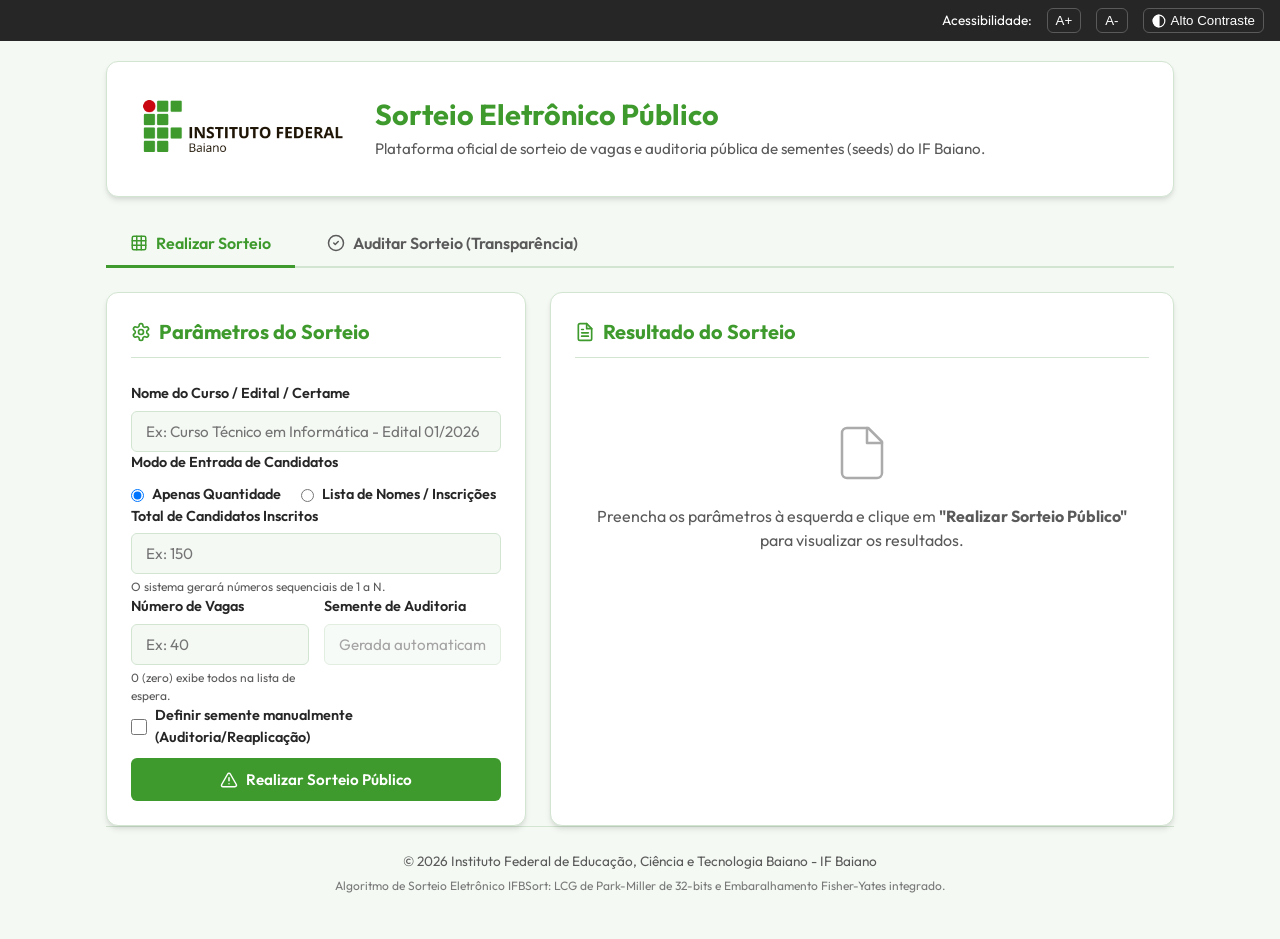
==== index.html @ 056b5d60 "Add files via upload" ====
<!DOCTYPE html>
<html lang="pt-BR">
<head>
  <meta charset="UTF-8">
  <meta name="viewport" content="width=device-width, initial-scale=1.0">
  <title>Sorteio Eletrônico Oficial - IF Baiano</title>
  <link rel="preconnect" href="https://fonts.googleapis.com">
  <link rel="preconnect" href="https://fonts.gstatic.com" crossorigin>
  <link href="https://fonts.googleapis.com/css2?family=Inter:wght@400;500;600;700&family=Outfit:wght@400;500;600;700&display=swap" rel="stylesheet">
  <link rel="stylesheet" href="styles.css">
</head>
<body>

  <!-- Barra de Acessibilidade -->
  <div class="accessibility-bar" role="navigation" aria-label="Controles de Acessibilidade">
    <span>Acessibilidade:</span>
    <button class="accessibility-btn" onclick="adjustFontSize(0.1)" aria-label="Aumentar tamanho do texto">
      A+
    </button>
    <button class="accessibility-btn" onclick="adjustFontSize(-0.1)" aria-label="Diminuir tamanho do texto">
      A-
    </button>
    <button class="accessibility-btn" onclick="toggleHighContrast()" aria-label="Alternar Alto Contraste">
      <svg width="14" height="14" viewBox="0 0 24 24" fill="none" stroke="currentColor" stroke-width="2" stroke-linecap="round" stroke-linejoin="round" style="vertical-align: middle;">
        <circle cx="12" cy="12" r="10"></circle>
        <path d="M12 2a10 10 0 0 0 0 20v-20Z" fill="currentColor"></path>
      </svg>
      Alto Contraste
    </button>
  </div>

  <div class="app-container">
    <!-- Cabeçalho Principal -->
    <header class="app-header">
      <div class="logo-container">
        <!-- Logo IF Baiano Horizontal -->
        <img src="marca-if-baiano-horizontal.png" alt="Logotipo do IF Baiano" onerror="this.src='logo.jpg'; this.onerror=null;">
      </div>
      <div class="header-info">
        <h1>Sorteio Eletrônico Público</h1>
        <p>Plataforma oficial de sorteio de vagas e auditoria pública de sementes (seeds) do IF Baiano.</p>
      </div>
    </header>

    <!-- Navegação por Abas -->
    <nav class="tabs-nav" role="tablist">
      <button class="tab-link active" role="tab" aria-selected="true" aria-controls="sorteio-panel" id="sorteio-tab" onclick="switchTab('sorteio')">
        <svg width="18" height="18" viewBox="0 0 24 24" fill="none" stroke="currentColor" stroke-width="2" stroke-linecap="round" stroke-linejoin="round">
          <rect x="3" y="3" width="18" height="18" rx="2" ry="2"></rect>
          <line x1="9" y1="3" x2="9" y2="21"></line>
          <line x1="15" y1="3" x2="15" y2="21"></line>
          <line x1="3" y1="9" x2="21" y2="9"></line>
          <line x1="3" y1="15" x2="21" y2="15"></line>
        </svg>
        Realizar Sorteio
      </button>
      <button class="tab-link" role="tab" aria-selected="false" aria-controls="auditoria-panel" id="auditoria-tab" onclick="switchTab('auditoria')">
        <svg width="18" height="18" viewBox="0 0 24 24" fill="none" stroke="currentColor" stroke-width="2" stroke-linecap="round" stroke-linejoin="round">
          <path d="M12 22c5.523 0 10-4.477 10-10S17.523 2 12 2 2 6.477 2 12s4.477 10 10 10z"></path>
          <path d="m9 12 2 2 4-4"></path>
        </svg>
        Auditar Sorteio (Transparência)
      </button>
    </nav>

    <!-- ABA 1: REALIZAR SORTEIO -->
    <main id="sorteio-panel" class="tab-content active" role="tabpanel" aria-labelledby="sorteio-tab">
      <div class="dashboard-grid">
        
        <!-- Formulário de Configuração do Sorteio -->
        <section class="card">
          <h2 class="card-title">
            <svg width="20" height="20" viewBox="0 0 24 24" fill="none" stroke="currentColor" stroke-width="2" stroke-linecap="round" stroke-linejoin="round">
              <path d="M12.22 2h-.44a2 2 0 0 0-2 2v.18a2 2 0 0 1-1 1.73l-.43.25a2 2 0 0 1-2 0l-.15-.08a2 2 0 0 0-2.73.73l-.22.38a2 2 0 0 0 .73 2.73l.15.1a2 2 0 0 1 1 1.72v.51a2 2 0 0 1-1 1.74l-.15.09a2 2 0 0 0-.73 2.73l.22.38a2 2 0 0 0 2.73.73l.15-.08a2 2 0 0 1 2 0l.43.25a2 2 0 0 1 1 1.73V20a2 2 0 0 0 2 2h.44a2 2 0 0 0 2-2v-.18a2 2 0 0 1 1-1.73l.43-.25a2 2 0 0 1 2 0l.15.08a2 2 0 0 0 2.73-.73l.22-.39a2 2 0 0 0-.73-2.73l-.15-.08a2 2 0 0 1-1-1.74v-.5a2 2 0 0 1 1-1.74l.15-.1a2 2 0 0 0 .73-2.73l-.22-.38a2 2 0 0 0-2.73-.73l-.15.08a2 2 0 0 1-2 0l-.43-.25a2 2 0 0 1-1-1.73V4a2 2 0 0 0-2-2z"></path>
              <circle cx="12" cy="12" r="3"></circle>
            </svg>
            Parâmetros do Sorteio
          </h2>
          
          <form id="form-sorteio" onsubmit="event.preventDefault(); processaSorteio();">
            <div class="form-group">
              <label for="sort-curso">Nome do Curso / Edital / Certame</label>
              <input type="text" id="sort-curso" placeholder="Ex: Curso Técnico em Informática - Edital 01/2026" required>
            </div>

            <div class="form-group">
              <label>Modo de Entrada de Candidatos</label>
              <div style="display: flex; gap: 20px; margin-top: 5px;">
                <label class="checkbox-label">
                  <input type="radio" name="modo-entrada" value="qtd" checked onclick="toggleModoEntrada('qtd')">
                  Apenas Quantidade
                </label>
                <label class="checkbox-label">
                  <input type="radio" name="modo-entrada" value="nomes" onclick="toggleModoEntrada('nomes')">
                  Lista de Nomes / Inscrições
                </label>
              </div>
            </div>

            <!-- Entrada de Candidatos por Quantidade -->
            <div class="form-group" id="grupo-sort-total">
              <label for="sort-total">Total de Candidatos Inscritos</label>
              <input type="number" id="sort-total" min="1" max="99999" placeholder="Ex: 150">
              <span class="input-help">O sistema gerará números sequenciais de 1 a N.</span>
            </div>

            <!-- Entrada de Candidatos por Lista -->
            <div class="form-group" id="grupo-sort-nomes" style="display: none;">
              <label for="sort-nomes">Nomes ou Inscrições dos Candidatos (um por linha)</label>
              <textarea id="sort-nomes" rows="8" placeholder="João Silva&#10;Maria Oliveira&#10;Carlos Santos"></textarea>
              <span class="input-help">Cada linha será associada a um número para o sorteio.</span>
            </div>

            <div class="form-row-2">
              <div class="form-group">
                <label for="sort-vagas">Número de Vagas</label>
                <input type="number" id="sort-vagas" min="0" max="99999" placeholder="Ex: 40" required>
                <span class="input-help">0 (zero) exibe todos na lista de espera.</span>
              </div>
              
              <div class="form-group">
                <label for="sort-semente-input">Semente de Auditoria</label>
                <input type="text" id="sort-semente-input" placeholder="Gerada automaticamente" disabled>
              </div>
            </div>

            <div class="form-group">
              <label class="checkbox-label">
                <input type="checkbox" id="sort-semente-manual" onclick="toggleSementeManual('sort')">
                Definir semente manualmente (Auditoria/Reaplicação)
              </label>
            </div>

            <button type="submit" class="btn btn-primary" style="width: 100%; margin-top: 10px;">
              <svg width="18" height="18" viewBox="0 0 24 24" fill="none" stroke="currentColor" stroke-width="2" stroke-linecap="round" stroke-linejoin="round">
                <path d="m21.73 18-8-14a2 2 0 0 0-3.48 0l-8 14A2 2 0 0 0 4 21h16a2 2 0 0 0 1.73-3Z"></path>
                <line x1="12" y1="9" x2="12" y2="13"></line>
                <line x1="12" y1="17" x2="12.01" y2="17"></line>
              </svg>
              Realizar Sorteio Público
            </button>
          </form>
        </section>

        <!-- Resultados e Visualização da Ata de Sorteio -->
        <section class="card" style="position: relative; min-height: 400px;">
          <!-- Loader de Embaralhamento -->
          <div id="sort-loader" class="loader-overlay">
            <div class="spinner"></div>
            <div class="loading-text" id="loader-text">Embaralhando candidatos...</div>
            <div class="loading-subtext">Aplicando algoritmo determinístico IFBSort</div>
          </div>

          <h2 class="card-title">
            <svg width="20" height="20" viewBox="0 0 24 24" fill="none" stroke="currentColor" stroke-width="2" stroke-linecap="round" stroke-linejoin="round">
              <path d="M14 2H6a2 2 0 0 0-2 2v16a2 2 0 0 0 2 2h12a2 2 0 0 0 2-2V8z"></path>
              <polyline points="14 2 14 8 20 8"></polyline>
              <line x1="16" y1="13" x2="8" y2="13"></line>
              <line x1="16" y1="17" x2="8" y2="17"></line>
              <polyline points="10 9 9 9 8 9"></polyline>
            </svg>
            Resultado do Sorteio
          </h2>

          <div id="sort-empty-state" style="text-align: center; padding: 40px 20px; color: var(--text-light);">
            <svg width="60" height="60" viewBox="0 0 24 24" fill="none" stroke="currentColor" stroke-width="1" stroke-linecap="round" stroke-linejoin="round" style="margin-bottom: 15px; opacity: 0.5;">
              <path d="M14.5 2H6a2 2 0 0 0-2 2v16a2 2 0 0 0 2 2h12a2 2 0 0 0 2-2V7.5L14.5 2z"></path>
              <polyline points="14 2 14 8 20 8"></polyline>
            </svg>
            <p>Preencha os parâmetros à esquerda e clique em <b>"Realizar Sorteio Público"</b> para visualizar os resultados.</p>
          </div>

          <div id="sort-results-wrapper" style="display: none;" class="print-visible">
            <div class="result-header">
              <div class="result-meta">
                <h3 id="print-curso-titulo" style="font-size: 1.3rem; margin-bottom: 4px;">Curso Técnico</h3>
                <p style="font-size: 0.85rem; color: var(--text-light);">
                  Realizado em: <span id="res-data-hora">--/--/---- --:--:--</span>
                </p>
                <div style="margin-top: 8px;">
                  <span class="badge badge-primary">Semente: <b id="res-semente">--</b></span>
                  <span class="badge badge-success">Inscritos: <b id="res-inscritos">0</b></span>
                  <span class="badge badge-warning">Vagas: <b id="res-vagas">0</b></span>
                </div>
              </div>
              <div class="result-actions">
                <button class="btn btn-outline btn-sm" onclick="copiarResultadoTexto()" title="Copiar lista completa em texto">
                  Copiar Texto
                </button>
                <button class="btn btn-outline btn-sm" onclick="exportarCSV()" title="Exportar tabela para Excel/CSV">
                  Exportar CSV
                </button>
                <button class="btn btn-primary btn-sm" onclick="window.print()" title="Imprimir Ata Oficial do Sorteio">
                  <svg width="14" height="14" viewBox="0 0 24 24" fill="none" stroke="currentColor" stroke-width="2" stroke-linecap="round" stroke-linejoin="round">
                    <polyline points="6 9 6 2 18 2 18 9"></polyline>
                    <path d="M6 18H4a2 2 0 0 1-2-2v-5a2 2 0 0 1 2-2h16a2 2 0 0 1 2 2v5a2 2 0 0 1-2 2h-2"></path>
                    <rect x="6" y="14" width="12" height="8"></rect>
                  </svg>
                  Imprimir Ata
                </button>
              </div>
            </div>

            <!-- Lista de Sorteados / Espera -->
            <div class="sort-list" id="res-lista-sorteados" role="region" aria-label="Lista ordenada de candidatos sorteados">
              <!-- Renderização dinâmica -->
            </div>
            
            <!-- Campo de assinaturas para a Ata Impressa -->
            <div class="print-signatures" style="display: none;">
              <div>
                <div class="signature-line">Assinatura da Testemunha 1</div>
                <div style="text-align: center; font-size: 8pt; color: #555;">Nome/CPF: _______________________</div>
              </div>
              <div>
                <div class="signature-line">Assinatura da Testemunha 2</div>
                <div style="text-align: center; font-size: 8pt; color: #555;">Nome/CPF: _______________________</div>
              </div>
              <div style="grid-column: span 2;">
                <div class="signature-line" style="max-width: 400px; margin: 40px auto 0 auto;">Assinatura do Servidor Responsável</div>
                <div style="text-align: center; font-size: 8pt; color: #555;">Cargo/Siape: _______________________</div>
              </div>
            </div>
          </div>
        </section>
      </div>
    </main>

    <!-- ABA 2: AUDITAR SORTEIO -->
    <main id="auditoria-panel" class="tab-content" role="tabpanel" aria-labelledby="auditoria-tab">
      <div class="dashboard-grid">
        
        <!-- Formulário de Auditoria -->
        <section class="card">
          <h2 class="card-title">
            <svg width="20" height="20" viewBox="0 0 24 24" fill="none" stroke="currentColor" stroke-width="2" stroke-linecap="round" stroke-linejoin="round">
              <path d="M12 22c5.523 0 10-4.477 10-10S17.523 2 12 2 2 6.477 2 12s4.477 10 10 10z"></path>
              <path d="m9 12 2 2 4-4"></path>
            </svg>
            Parâmetros de Auditoria
          </h2>
          
          <form id="form-auditoria" onsubmit="event.preventDefault(); processaAuditoria();">
            <div class="alert alert-info">
              <svg width="18" height="18" viewBox="0 0 24 24" fill="none" stroke="currentColor" stroke-width="2" style="flex-shrink:0;">
                <circle cx="12" cy="12" r="10"></circle>
                <line x1="12" y1="16" x2="12" y2="12"></line>
                <line x1="12" y1="8" x2="12.01" y2="8"></line>
              </svg>
              <div>
                <b>O que é Auditoria?</b> Qualquer sorteio eletrônico oficial do IF Baiano publica sua <b>Semente (Seed)</b> ao final. Informando a mesma semente, o mesmo número de candidatos e a mesma quantidade de vagas, o sistema gerará <b>exatamente o mesmo resultado</b> por meio do algoritmo matemático próprio **IFBSort**.
              </div>
            </div>

            <div class="form-group" style="margin-top: 10px;">
              <label for="aud-semente">Semente (Seed) Publicada</label>
              <input type="text" id="aud-semente" placeholder="Ex: 1783948576102" required>
              <span class="input-help">O código de 13 dígitos numéricos ou string fornecido na ata do sorteio.</span>
            </div>

            <div class="form-group">
              <label for="aud-total">Total de Candidatos Inscritos</label>
              <input type="number" id="aud-total" min="1" max="99999" placeholder="Ex: 150" required>
            </div>

            <div class="form-group">
              <label for="aud-vagas">Número de Vagas</label>
              <input type="number" id="aud-vagas" min="0" max="99999" placeholder="Ex: 40" required>
            </div>

            <button type="submit" class="btn btn-primary" style="width: 100%; margin-top: 10px;">
              <svg width="18" height="18" viewBox="0 0 24 24" fill="none" stroke="currentColor" stroke-width="2" stroke-linecap="round" stroke-linejoin="round">
                <path d="M21.5 2v6h-6M21.34 15.57a10 10 0 1 1-.57-8.38l5.67-5.67"></path>
              </svg>
              Gerar Lista de Auditoria
            </button>
          </form>
        </section>

        <!-- Resultados e Confronto da Auditoria -->
        <section class="card" style="position: relative; min-height: 400px;">
          <!-- Loader de Auditoria -->
          <div id="aud-loader" class="loader-overlay">
            <div class="spinner"></div>
            <div class="loading-text">Reconstruindo sorteio...</div>
            <div class="loading-subtext">Aplicando motor matemático IFBSort</div>
          </div>

          <h2 class="card-title">
            <svg width="20" height="20" viewBox="0 0 24 24" fill="none" stroke="currentColor" stroke-width="2" stroke-linecap="round" stroke-linejoin="round">
              <path d="M12 22c5.523 0 10-4.477 10-10S17.523 2 12 2 2 6.477 2 12s4.477 10 10 10z"></path>
              <path d="m9 12 2 2 4-4"></path>
            </svg>
            Lista de Auditoria Gerada
          </h2>

          <div id="aud-empty-state" style="text-align: center; padding: 40px 20px; color: var(--text-light);">
            <svg width="60" height="60" viewBox="0 0 24 24" fill="none" stroke="currentColor" stroke-width="1" stroke-linecap="round" stroke-linejoin="round" style="margin-bottom: 15px; opacity: 0.5;">
              <circle cx="12" cy="12" r="10"></circle>
              <line x1="12" y1="16" x2="12" y2="12"></line>
              <line x1="12" y1="8" x2="12.01" y2="8"></line>
            </svg>
            <p>Preencha os parâmetros à esquerda e clique em <b>"Gerar Lista de Auditoria"</b> para iniciar a auditoria pública.</p>
          </div>

          <div id="aud-results-wrapper" style="display: none;">
            <!-- Painel de Confronto Rápido -->
            <div class="audit-compare-box">
              <label for="aud-compare-input" style="font-size: 0.95rem; color: var(--primary-color);">
                <b>Confrontar com o Resultado Publicado</b>
              </label>
              <textarea id="aud-compare-input" rows="3" placeholder="Cole aqui a sequência de números ou nomes do resultado oficial (separados por espaço, vírgula ou linha) para validação automática." oninput="confrontaResultados()"></textarea>
              <div id="aud-compare-status">
                <!-- Status do Confronto (Sucesso / Erro / Aviso) -->
              </div>
            </div>

            <div class="result-header" style="margin-top: 20px;">
              <div class="result-meta">
                <h3>Lista Auditada</h3>
                <div style="margin-top: 8px;">
                  <span class="badge badge-primary">Semente: <b id="aud-res-semente">--</b></span>
                  <span class="badge badge-success">Inscritos: <b id="aud-res-inscritos">0</b></span>
                  <span class="badge badge-warning">Vagas: <b id="aud-res-vagas">0</b></span>
                </div>
              </div>
              <div class="result-actions">
                <button class="btn btn-outline btn-sm" onclick="copiarAuditoriaTexto()">
                  Copiar Texto
                </button>
              </div>
            </div>

            <!-- Lista de Sorteados Auditados -->
            <div class="sort-list" id="aud-lista-sorteados">
              <!-- Renderização dinâmica -->
            </div>
          </div>
        </section>
      </div>
    </main>

    <!-- Rodapé -->
    <footer>
      <p>© 2026 Instituto Federal de Educação, Ciência e Tecnologia Baiano - IF Baiano</p>
      <p style="font-size: 0.75rem; margin-top: 5px; opacity: 0.8;">
        Algoritmo de Sorteio Eletrônico IFBSort: LCG de Park-Miller de 32-bits e Embaralhamento Fisher-Yates integrado.
      </p>
    </footer>
  </div>

  <script>
    // Gerador Congruente Linear (LCG) de Park-Miller de 32-bits
    class IFBaianoPRNG {
      constructor(seed) {
        // Converte a semente (número ou string) em um valor numérico de 32 bits
        this.state = typeof seed === 'number' ? seed : this.hashString(seed);
        // O estado inicial do LCG de Park-Miller deve ser positivo e diferente de zero
        this.state = Math.abs(this.state) % 2147483647;
        if (this.state <= 0) this.state = 1;
      }

      // Função de hash DJB2 modificada para converter strings de semente em inteiros consistentes
      hashString(str) {
        let hash = 5381;
        for (let i = 0; i < str.length; i++) {
          hash = ((hash << 5) + hash) + str.charCodeAt(i);
          hash = hash & hash; // Converte para inteiro de 32 bits assinado
        }
        return hash;
      }

      // Retorna o próximo valor pseudo-aleatório entre 0 (inclusivo) e 1 (exclusivo)
      next() {
        // Constantes padrões do LCG Park-Miller (MINSTD)
        const a = 48271;
        const m = 2147483647; // 2^31 - 1 (primo de Mersenne)
        this.state = (this.state * a) % m;
        return (this.state - 1) / (m - 1);
      }
    }

    // Algoritmo de Embaralhamento Moderno de Fisher-Yates (Knuth) do IF Baiano
    function embaralharIFBaiano(candidatos, semente) {
      const prng = new IFBaianoPRNG(semente);
      const resultado = [...candidatos];
      
      for (let i = resultado.length - 1; i > 0; i--) {
        // Sorteia uma posição determinística de 0 a i
        const j = Math.floor(prng.next() * (i + 1));
        // Permuta os candidatos
        const temp = resultado[i];
        resultado[i] = resultado[j];
        resultado[j] = temp;
      }
      return resultado;
    }

    // Configurações Globais e de Acessibilidade
    let currentZoom = 1.0;
    
    function adjustFontSize(amount) {
      currentZoom += amount;
      if (currentZoom < 0.8) currentZoom = 0.8;
      if (currentZoom > 1.6) currentZoom = 1.6;
      document.documentElement.style.setProperty('--font-scale', currentZoom + 'rem');
    }

    function toggleHighContrast() {
      document.body.classList.toggle('high-contrast');
      const isHc = document.body.classList.contains('high-contrast');
      localStorage.setItem('high-contrast', isHc ? '1' : '0');
    }

    // Carregar configurações locais salvas
    window.addEventListener('DOMContentLoaded', () => {
      if (localStorage.getItem('high-contrast') === '1') {
        document.body.classList.add('high-contrast');
      }
    });

    // Alternância de Abas (Tabs)
    function switchTab(tabName) {
      const tabs = ['sorteio', 'auditoria'];
      tabs.forEach(t => {
        const link = document.getElementById(`${t}-tab`);
        const panel = document.getElementById(`${t}-panel`);
        if (t === tabName) {
          link.classList.add('active');
          link.setAttribute('aria-selected', 'true');
          panel.classList.add('active');
        } else {
          link.classList.remove('active');
          link.setAttribute('aria-selected', 'false');
          panel.classList.remove('active');
        }
      });
    }

    // Gerencia Semente Manual
    function toggleSementeManual(prefix) {
      const checkbox = document.getElementById(`${prefix}-semente-manual`);
      const input = document.getElementById(`${prefix}-semente-input`);
      if (checkbox.checked) {
        input.disabled = false;
        input.required = true;
        input.placeholder = "Semente personalizada";
        input.focus();
      } else {
        input.disabled = true;
        input.required = false;
        input.value = "";
        input.placeholder = "Gerada automaticamente";
      }
    }

    // Alternar Modo de Entrada (Qtd vs Nomes)
    function toggleModoEntrada(modo) {
      const grupoTotal = document.getElementById('grupo-sort-total');
      const grupoNomes = document.getElementById('grupo-sort-nomes');
      const inputTotal = document.getElementById('sort-total');
      const inputNomes = document.getElementById('sort-nomes');

      if (modo === 'qtd') {
        grupoTotal.style.display = 'flex';
        grupoNomes.style.display = 'none';
        inputTotal.required = true;
        inputNomes.required = false;
      } else {
        grupoTotal.style.display = 'none';
        grupoNomes.style.display = 'flex';
        inputTotal.required = false;
        inputNomes.required = true;
      }
    }

    // Variáveis locais para armazenar resultados de sorteios atuais
    let sorteioAtual = {
      curso: "",
      semente: 0,
      totalInscritos: 0,
      vagas: 0,
      dataHora: "",
      listaNumeros: [], // Guarda a ordem dos números originais embaralhados
      listaCandidatos: [] // Array de {numeroOriginal, nome}
    };

    let auditoriaAtual = {
      semente: 0,
      totalInscritos: 0,
      vagas: 0,
      listaNumeros: []
    };

    // Executa a lógica de sorteio
    function processaSorteio() {
      const loader = document.getElementById('sort-loader');
      const loaderText = document.getElementById('loader-text');
      const emptyState = document.getElementById('sort-empty-state');
      const resultsWrapper = document.getElementById('sort-results-wrapper');
      
      // Mostrar carregador
      loader.classList.add('active');
      emptyState.style.display = 'none';
      resultsWrapper.style.display = 'none';
      
      // Capturar inputs
      const curso = document.getElementById('sort-curso').value;
      const modoEntrada = document.querySelector('input[name="modo-entrada"]:checked').value;
      const vagas = parseInt(document.getElementById('sort-vagas').value, 10);
      
      let candidatos = [];
      let total = 0;
      
      if (modoEntrada === 'qtd') {
        total = parseInt(document.getElementById('sort-total').value, 10);
        for (let i = 1; i <= total; i++) {
          candidatos.push({ numeroOriginal: i, nome: `Candidato ${i}` });
        }
      } else {
        const nomesText = document.getElementById('sort-nomes').value;
        const linhas = nomesText.split('\n').map(l => l.trim()).filter(l => l.length > 0);
        total = linhas.length;
        if (total === 0) {
          alert("Por favor, insira pelo menos um nome de candidato.");
          loader.classList.remove('active');
          emptyState.style.display = 'block';
          return;
        }
        candidatos = linhas.map((nome, index) => ({
          numeroOriginal: index + 1,
          nome: nome
        }));
      }

      if (vagas > total) {
        alert("O número de vagas não pode ser maior que o número total de candidatos.");
        loader.classList.remove('active');
        emptyState.style.display = 'block';
        return;
      }

      // Semente
      let semente;
      const sementeManualCheck = document.getElementById('sort-semente-manual').checked;
      const sementeManualInput = document.getElementById('sort-semente-input').value.trim();
      
      if (sementeManualCheck && sementeManualInput !== "") {
        const sementeNum = parseInt(sementeManualInput, 10);
        semente = isNaN(sementeNum) ? sementeManualInput : sementeNum;
      } else {
        semente = Date.now(); // 13 dígitos
      }

      // Simular etapas de sorteio na tela (animação amigável)
      setTimeout(() => {
        loaderText.textContent = "Semeando gerador congruente linear (LCG)...";
        
        setTimeout(() => {
          loaderText.textContent = "Aplicando Knuth-Shuffle para " + total + " elementos...";
          
          setTimeout(() => {
            // Executa o embaralhamento na lista de objetos de candidatos
            const candidatosEmbaralhados = embaralharIFBaiano(candidatos, semente);
            
            // Grava os dados globais do sorteio realizado
            sorteioAtual.curso = curso;
            sorteioAtual.semente = semente;
            sorteioAtual.totalInscritos = total;
            sorteioAtual.vagas = vagas;
            
            const agora = new Date();
            sorteioAtual.dataHora = agora.toLocaleDateString('pt-BR') + ' às ' + agora.toLocaleTimeString('pt-BR');
            
            // Guarda a correspondência da lista numérica final sorteada (dos números originais)
            sorteioAtual.listaNumeros = candidatosEmbaralhados.map(c => c.numeroOriginal);
            sorteioAtual.listaCandidatos = candidatosEmbaralhados;

            // Renderizar resultados
            renderizarSorteio();

            // Esconder loader
            loader.classList.remove('active');
            resultsWrapper.style.display = 'block';
            
          }, 600);
        }, 600);
      }, 500);
    }

    // Renderiza a lista de sorteados na tela
    function renderizarSorteio() {
      document.getElementById('print-curso-titulo').textContent = sorteioAtual.curso;
      document.getElementById('res-data-hora').textContent = sorteioAtual.dataHora;
      document.getElementById('res-semente').textContent = sorteioAtual.semente;
      document.getElementById('res-inscritos').textContent = sorteioAtual.totalInscritos;
      document.getElementById('res-vagas').textContent = sorteioAtual.vagas;

      const container = document.getElementById('res-lista-sorteados');
      container.innerHTML = "";

      const total = sorteioAtual.totalInscritos;
      const vagas = sorteioAtual.vagas;
      const listaSorteada = sorteioAtual.listaCandidatos;

      // Primeiro criamos as chamadas da Primeira Chamada (Selecionados)
      if (vagas > 0) {
        const divisoriaSelecionados = document.createElement('h4');
        divisoriaSelecionados.style.margin = '15px 0 10px 0';
        divisoriaSelecionados.style.color = 'var(--color-success)';
        divisoriaSelecionados.innerHTML = `Selecionados (Vagas Regulares - 1ª Chamada)`;
        container.appendChild(divisoriaSelecionados);
      }

      for (let i = 0; i < total; i++) {
        // Se ultrapassou o número de vagas, renderiza separador de Lista de Espera
        if (i === vagas && vagas > 0) {
          const divisoriaEspera = document.createElement('h4');
          divisoriaEspera.style.margin = '25px 0 10px 0';
          divisoriaEspera.style.color = 'var(--color-warning)';
          divisoriaEspera.innerHTML = `Lista de Espera`;
          container.appendChild(divisoriaEspera);
        }

        const candidato = listaSorteada[i];
        const item = document.createElement('div');
        item.className = `sort-item ${i < vagas ? 'selected' : 'waiting'}`;
        
        // Formato: Posição | Nome | Número de Inscrição
        item.innerHTML = `
          <span class="sort-position">${i + 1}º</span>
          <span class="sort-name">${candidato.nome}</span>
          <span class="sort-number">nº ${candidato.numeroOriginal}</span>
        `;
        
        container.appendChild(item);
      }
    }

    // Exportar Resultados como Texto
    function copiarResultadoTexto() {
      if (!sorteioAtual.listaCandidatos.length) return;
      
      let txt = `ATA OFICIAL DO SORTEIO PÚBLICO\n`;
      txt += `Curso/Certame: ${sorteioAtual.curso}\n`;
      txt += `Data/Hora: ${sorteioAtual.dataHora}\n`;
      txt += `Semente Oficial (Seed): ${sorteioAtual.semente}\n`;
      txt += `Total de Candidatos: ${sorteioAtual.totalInscritos}\n`;
      txt += `Total de Vagas: ${sorteioAtual.vagas}\n`;
      txt += `Algoritmo Utilizado: IFBSort (LCG/Fisher-Yates)\n`;
      txt += `========================================\n\n`;
      
      txt += `CLASSIFICAÇÃO DOS CANDIDATOS:\n`;
      sorteioAtual.listaCandidatos.forEach((candidato, index) => {
        const status = index < sorteioAtual.vagas ? 'SELECIONADO (VAGA REGULAR)' : 'LISTA DE ESPERA';
        txt += `${index + 1}º - ${candidato.nome} (Inscrição: ${candidato.numeroOriginal}) - [${status}]\n`;
      });
      
      navigator.clipboard.writeText(txt).then(() => {
        alert("Ata copiada para a área de transferência com sucesso!");
      }).catch(err => {
        alert("Erro ao copiar: " + err);
      });
    }

    // Exportar para CSV (Excel)
    function exportarCSV() {
      if (!sorteioAtual.listaCandidatos.length) return;
      
      let csv = "\uFEFF"; // BOM para o Excel
      csv += "Classificacao;Nome;NumeroInscricao;Status\n";
      
      sorteioAtual.listaCandidatos.forEach((candidato, index) => {
        const status = index < sorteioAtual.vagas ? 'Selecionado' : 'Lista de Espera';
        csv += `${index + 1};"${candidato.nome.replace(/"/g, '""')}";${candidato.numeroOriginal};${status}\n`;
      });
      
      const blob = new Blob([csv], { type: 'text/csv;charset=utf-8;' });
      const url = URL.createObjectURL(blob);
      const link = document.createElement("a");
      link.setAttribute("href", url);
      link.setAttribute("download", `sorteio_ifbaiano_${sorteioAtual.semente}.csv`);
      document.body.appendChild(link);
      link.click();
      document.body.removeChild(link);
    }

    // Lógica da Auditoria
    function processaAuditoria() {
      const loader = document.getElementById('aud-loader');
      const emptyState = document.getElementById('aud-empty-state');
      const resultsWrapper = document.getElementById('aud-results-wrapper');
      
      loader.classList.add('active');
      emptyState.style.display = 'none';
      resultsWrapper.style.display = 'none';

      // Parâmetros
      const sementeInput = document.getElementById('aud-semente').value.trim();
      const total = parseInt(document.getElementById('aud-total').value, 10);
      const vagas = parseInt(document.getElementById('aud-vagas').value, 10);

      // Semente
      const sementeNum = parseInt(sementeInput, 10);
      const semente = isNaN(sementeNum) ? sementeInput : sementeNum;

      setTimeout(() => {
        // Na auditoria, criamos um vetor de números de 1 a N
        const candidatosNumeros = [];
        for (let i = 1; i <= total; i++) {
          candidatosNumeros.push(i);
        }

        // Executa o embaralhamento
        const listaOrdenada = embaralharIFBaiano(candidatosNumeros, semente);
        
        auditoriaAtual.semente = semente;
        auditoriaAtual.totalInscritos = total;
        auditoriaAtual.vagas = vagas;
        auditoriaAtual.listaNumeros = listaOrdenada;

        // Renderiza
        renderizarAuditoria();

        loader.classList.remove('active');
        resultsWrapper.style.display = 'block';
        
        // Zera o campo de confronto anterior
        document.getElementById('aud-compare-input').value = "";
        document.getElementById('aud-compare-status').innerHTML = "";
      }, 800);
    }

    function renderizarAuditoria() {
      document.getElementById('aud-res-semente').textContent = auditoriaAtual.semente;
      document.getElementById('aud-res-inscritos').textContent = auditoriaAtual.totalInscritos;
      document.getElementById('aud-res-vagas').textContent = auditoriaAtual.vagas;

      const container = document.getElementById('aud-lista-sorteados');
      container.innerHTML = "";

      const total = auditoriaAtual.totalInscritos;
      const vagas = auditoriaAtual.vagas;
      const ordens = auditoriaAtual.listaNumeros;

      if (vagas > 0) {
        const divSel = document.createElement('h4');
        divSel.style.margin = '15px 0 10px 0';
        divSel.style.color = 'var(--color-success)';
        divSel.innerHTML = `Vagas Regulares (Primeira Chamada)`;
        container.appendChild(divSel);
      }

      for (let i = 0; i < total; i++) {
        if (i === vagas && vagas > 0) {
          const divEsp = document.createElement('h4');
          divEsp.style.margin = '25px 0 10px 0';
          divEsp.style.color = 'var(--color-warning)';
          divEsp.innerHTML = `Lista de Espera`;
          container.appendChild(divEsp);
        }

        const candidatoNumOriginal = ordens[i];
        const item = document.createElement('div');
        item.className = `sort-item ${i < vagas ? 'selected' : 'waiting'}`;
        item.id = `aud-item-pos-${i}`;
        
        item.innerHTML = `
          <span class="sort-position">${i + 1}º</span>
          <span class="sort-name">Candidato nº ${candidatoNumOriginal}</span>
          <span class="sort-number">nº ${candidatoNumOriginal}</span>
        `;
        container.appendChild(item);
      }
    }

    function copiarAuditoriaTexto() {
      if (!auditoriaAtual.listaNumeros.length) return;
      
      let txt = `RESULTADO DE AUDITORIA PÚBLICA (ALGORITMO IFBSORT)\n`;
      txt += `Semente (Seed): ${auditoriaAtual.semente}\n`;
      txt += `Total de Candidatos: ${auditoriaAtual.totalInscritos}\n`;
      txt += `Total de Vagas: ${auditoriaAtual.vagas}\n`;
      txt += `========================================\n\n`;
      
      auditoriaAtual.listaNumeros.forEach((numOriginal, index) => {
        const status = index < auditoriaAtual.vagas ? 'SELECIONADO' : 'LISTA DE ESPERA';
        txt += `${index + 1}º colocado: Candidato número ${numOriginal} [${status}]\n`;
      });
      
      navigator.clipboard.writeText(txt).then(() => {
        alert("Lista de auditoria copiada!");
      });
    }

    // Função de Confronto / Validação Automática de Auditoria
    function confrontaResultados() {
      const inputText = document.getElementById('aud-compare-input').value;
      const statusContainer = document.getElementById('aud-compare-status');
      
      if (inputText.trim() === "") {
        statusContainer.innerHTML = "";
        // Limpar destaques
        for (let i = 0; i < auditoriaAtual.totalInscritos; i++) {
          const el = document.getElementById(`aud-item-pos-${i}`);
          if (el) {
            el.style.border = "";
            el.style.backgroundColor = "";
          }
        }
        return;
      }

      // Filtra e isola apenas os inteiros digitados ou colados
      const numerosInseridos = [];
      const tokens = inputText.split(/[\s,;\n]+/);
      
      tokens.forEach(t => {
        const match = t.match(/\b\d+\b/);
        if (match) {
          numerosInseridos.push(parseInt(match[0], 10));
        }
      });

      if (numerosInseridos.length === 0) {
        statusContainer.innerHTML = `
          <div class="alert alert-warning" style="margin-top: 10px; border-left-width:4px;">
            Nenhum número legível foi identificado na área colada. Certifique-se de copiar a coluna de números sorteados.
          </div>
        `;
        return;
      }

      const auditoriaList = auditoriaAtual.listaNumeros;
      let erros = 0;
      let acertos = 0;
      
      // Limpa os estilos
      for (let i = 0; i < auditoriaList.length; i++) {
        const el = document.getElementById(`aud-item-pos-${i}`);
        if (el) {
          el.style.border = "";
          el.style.backgroundColor = "";
        }
      }

      // Compara posições
      const tamanhoConfronto = Math.min(auditoriaList.length, numerosInseridos.length);
      for (let i = 0; i < tamanhoConfronto; i++) {
        const el = document.getElementById(`aud-item-pos-${i}`);
        if (auditoriaList[i] === numerosInseridos[i]) {
          acertos++;
          if (el) {
            el.style.border = "2px solid #2E7D32";
            el.style.backgroundColor = "rgba(46, 125, 50, 0.15)";
          }
        } else {
          erros++;
          if (el) {
            el.style.border = "2px solid #C80710";
            el.style.backgroundColor = "rgba(200, 7, 16, 0.15)";
          }
        }
      }

      const totalFaltando = auditoriaList.length - numerosInseridos.length;

      if (erros === 0 && totalFaltando === 0) {
        statusContainer.innerHTML = `
          <div class="alert alert-success" style="margin-top: 10px; border-left-width:4px;">
            <svg width="18" height="18" viewBox="0 0 24 24" fill="none" stroke="currentColor" stroke-width="2" style="flex-shrink:0;">
              <polyline points="20 6 9 17 4 12"></polyline>
            </svg>
            <div>
              <b>CONFRONTO BATEU 100%!</b><br/>
              A lista inserida coincide perfeitamente com a auditoria oficial gerada pelo motor <b>IFBSort</b> para a semente <b>${auditoriaAtual.semente}</b>.
            </div>
          </div>
        `;
      } else if (erros > 0) {
        statusContainer.innerHTML = `
          <div class="alert alert-warning" style="margin-top: 10px; border-left-width:4px; color: #C80710; background-color: rgba(200, 7, 16, 0.05); border-left-color: #C80710;">
            <svg width="18" height="18" viewBox="0 0 24 24" fill="none" stroke="currentColor" stroke-width="2" style="flex-shrink:0;">
              <circle cx="12" cy="12" r="10"></circle>
              <line x1="12" y1="8" x2="12" y2="12"></line>
              <line x1="12" y1="16" x2="12.01" y2="16"></line>
            </svg>
            <div>
              <b>DIVERGÊNCIA ENCONTRADA!</b><br/>
              Foram detectadas <b>${erros} divergências</b> de classificação. As posições divergentes estão assinaladas em vermelho na lista.
            </div>
          </div>
        `;
      } else if (totalFaltando > 0) {
        statusContainer.innerHTML = `
          <div class="alert alert-info" style="margin-top: 10px; border-left-width:4px;">
            <svg width="18" height="18" viewBox="0 0 24 24" fill="none" stroke="currentColor" stroke-width="2" style="flex-shrink:0;">
              <circle cx="12" cy="12" r="10"></circle>
              <line x1="12" y1="16" x2="12" y2="12"></line>
              <line x1="12" y1="8" x2="12.01" y2="8"></line>
            </svg>
            <div>
              <b>LISTA PARCIALMENTE CONFRONTADA</b><br/>
              Os primeiros ${acertos} classificados batem perfeitamente. Faltam <b>${totalFaltando}</b> candidatos para completar a lista auditada total de ${auditoriaList.length}.
            </div>
          </div>
        `;
      }
    }
  </script>
</body>
</html>
---- styles.css ----
/* styles.css */
/* Sistema de Design do IF Baiano para o Sorteio Eletrônico */

:root {
  --primary-color: #3E9A2D;
  --primary-hover: #2E7920;
  --accent-color: #C80710;
  --accent-hover: #9E050C;
  --bg-page: #F4F9F4;
  --bg-card: #FFFFFF;
  --text-color: #262626;
  --text-light: #5A5A5A;
  --border-color: #D2E5D0;
  --border-radius: 12px;
  --border-radius-sm: 6px;
  --shadow: 0 4px 6px -1px rgba(0, 0, 0, 0.1), 0 2px 4px -1px rgba(0, 0, 0, 0.06);
  --shadow-lg: 0 10px 15px -3px rgba(0, 0, 0, 0.1), 0 4px 6px -2px rgba(0, 0, 0, 0.05);
  --font-scale: 1rem;
  --transition: all 0.3s cubic-bezier(0.4, 0, 0.2, 1);
  
  /* Status */
  --color-success: #2E7D32;
  --color-success-bg: #E8F5E9;
  --color-warning: #EF6C00;
  --color-warning-bg: #FFF3E0;
  --color-info: #1565C0;
  --color-info-bg: #E3F2FD;
}

/* Modo Alto Contraste */
body.high-contrast {
  --primary-color: #00FF00;
  --primary-hover: #00CC00;
  --accent-color: #FF3333;
  --accent-hover: #CC0000;
  --bg-page: #000000;
  --bg-card: #121212;
  --text-color: #FFFFFF;
  --text-light: #DDDDDD;
  --border-color: #FFFFFF;
  --shadow: none;
  --shadow-lg: none;
  --color-success: #00FF00;
  --color-success-bg: #002200;
  --color-warning: #FFFF00;
  --color-warning-bg: #222200;
  --color-info: #00FFFF;
  --color-info-bg: #000022;
}

* {
  box-sizing: border-box;
  margin: 0;
  padding: 0;
}

body {
  font-family: 'Outfit', 'Inter', -apple-system, BlinkMacSystemFont, "Segoe UI", Roboto, Helvetica, Arial, sans-serif;
  font-size: var(--font-scale);
  background-color: var(--bg-page);
  color: var(--text-color);
  line-height: 1.5;
  transition: background-color 0.3s, color 0.3s;
  min-height: 100vh;
  display: flex;
  flex-direction: column;
}

/* Acessibilidade - Top Bar */
.accessibility-bar {
  background-color: #262626;
  color: #FFFFFF;
  padding: 8px 16px;
  display: flex;
  justify-content: flex-end;
  gap: 15px;
  align-items: center;
  font-size: 0.85rem;
}

.accessibility-btn {
  background: transparent;
  border: 1px solid #5A5A5A;
  color: #FFFFFF;
  padding: 4px 8px;
  border-radius: var(--border-radius-sm);
  cursor: pointer;
  display: inline-flex;
  align-items: center;
  gap: 5px;
  font-weight: 500;
  transition: var(--transition);
}

.accessibility-btn:hover, .accessibility-btn:focus {
  background-color: #3E9A2D;
  border-color: #3E9A2D;
  outline: none;
}

/* Container Principal */
.app-container {
  max-width: 1100px;
  width: 100%;
  margin: 0 auto;
  padding: 20px 16px;
  flex: 1;
}

/* Header */
.app-header {
  background: var(--bg-card);
  border: 1px solid var(--border-color);
  border-radius: var(--border-radius);
  padding: 24px;
  margin-bottom: 24px;
  display: flex;
  flex-direction: column;
  align-items: center;
  gap: 20px;
  text-align: center;
  box-shadow: var(--shadow);
}

@media (min-width: 768px) {
  .app-header {
    flex-direction: row;
    text-align: left;
    justify-content: space-between;
  }
}

.logo-container img {
  max-height: 80px;
  width: auto;
  object-fit: contain;
}

.header-info {
  flex: 1;
}

.header-info h1 {
  color: var(--primary-color);
  font-size: 1.8rem;
  font-weight: 700;
  margin-bottom: 6px;
  line-height: 1.2;
}

.header-info p {
  color: var(--text-light);
  font-size: 0.95rem;
}

/* Abas (Tabs) */
.tabs-nav {
  display: flex;
  border-bottom: 2px solid var(--border-color);
  margin-bottom: 24px;
  gap: 8px;
}

.tab-link {
  background: none;
  border: none;
  color: var(--text-light);
  padding: 12px 24px;
  font-family: inherit;
  font-size: 1rem;
  font-weight: 600;
  cursor: pointer;
  transition: var(--transition);
  border-bottom: 3px solid transparent;
  margin-bottom: -2px;
  display: flex;
  align-items: center;
  gap: 8px;
}

.tab-link:hover {
  color: var(--primary-color);
}

.tab-link.active {
  color: var(--primary-color);
  border-bottom-color: var(--primary-color);
}

.tab-link:focus {
  outline: 2px solid var(--primary-color);
  outline-offset: -4px;
}

/* Painel de Conteúdo */
.tab-content {
  display: none;
  animation: fadeIn 0.4s ease;
}

.tab-content.active {
  display: block;
}

@keyframes fadeIn {
  from { opacity: 0; transform: translateY(5px); }
  to { opacity: 1; transform: translateY(0); }
}

/* Layout em Grid para Formulários e Painéis */
.dashboard-grid {
  display: grid;
  grid-template-columns: 1fr;
  gap: 24px;
}

@media (min-width: 992px) {
  .dashboard-grid {
    grid-template-columns: 420px 1fr;
  }
}

/* Painéis e Cards */
.card {
  background: var(--bg-card);
  border: 1px solid var(--border-color);
  border-radius: var(--border-radius);
  padding: 24px;
  box-shadow: var(--shadow);
  display: flex;
  flex-direction: column;
  gap: 20px;
  position: relative;
}

.card-title {
  font-size: 1.25rem;
  font-weight: 700;
  color: var(--primary-color);
  border-bottom: 1px solid var(--border-color);
  padding-bottom: 10px;
  margin-bottom: 5px;
  display: flex;
  align-items: center;
  gap: 8px;
}

/* Formulários */
.form-group {
  display: flex;
  flex-direction: column;
  gap: 6px;
}

.form-row-2 {
  display: grid;
  grid-template-columns: 1fr 1fr;
  gap: 15px;
}

label {
  font-size: 0.9rem;
  font-weight: 600;
  color: var(--text-color);
}

.input-help {
  font-size: 0.75rem;
  color: var(--text-light);
  margin-top: -2px;
}

input[type="text"],
input[type="number"],
textarea {
  width: 100%;
  padding: 10px 14px;
  border: 1px solid var(--border-color);
  border-radius: var(--border-radius-sm);
  background-color: var(--bg-page);
  color: var(--text-color);
  font-family: inherit;
  font-size: 0.95rem;
  transition: var(--transition);
}

input[type="text"]:focus,
input[type="number"]:focus,
textarea:focus {
  outline: none;
  border-color: var(--primary-color);
  box-shadow: 0 0 0 3px rgba(62, 154, 45, 0.2);
}

input:disabled,
textarea:disabled {
  opacity: 0.65;
  cursor: not-allowed;
}

/* Checkbox estilizado */
.checkbox-label {
  display: flex;
  align-items: center;
  gap: 8px;
  cursor: pointer;
  font-size: 0.9rem;
  user-select: none;
}

.checkbox-label input[type="checkbox"] {
  width: 16px;
  height: 16px;
  accent-color: var(--primary-color);
  cursor: pointer;
}

/* Botões */
.btn {
  display: inline-flex;
  align-items: center;
  justify-content: center;
  gap: 8px;
  padding: 12px 20px;
  font-family: inherit;
  font-size: 0.95rem;
  font-weight: 600;
  border-radius: var(--border-radius-sm);
  border: none;
  cursor: pointer;
  transition: var(--transition);
  text-decoration: none;
}

.btn-primary {
  background-color: var(--primary-color);
  color: #FFFFFF;
}

.btn-primary:hover {
  background-color: var(--primary-hover);
}

.btn-accent {
  background-color: var(--accent-color);
  color: #FFFFFF;
}

.btn-accent:hover {
  background-color: var(--accent-hover);
}

.btn-outline {
  background-color: transparent;
  border: 1px solid var(--border-color);
  color: var(--text-color);
}

.btn-outline:hover {
  background-color: var(--bg-page);
  border-color: var(--primary-color);
  color: var(--primary-color);
}

.btn:focus {
  outline: 3px solid rgba(62, 154, 45, 0.4);
}

.btn:disabled {
  opacity: 0.5;
  cursor: not-allowed;
}

/* Alertas */
.alert {
  padding: 12px 16px;
  border-radius: var(--border-radius-sm);
  font-size: 0.9rem;
  display: flex;
  align-items: flex-start;
  gap: 10px;
  border-left: 4px solid transparent;
}

.alert-info {
  background-color: var(--color-info-bg);
  color: var(--color-info);
  border-left-color: var(--color-info);
}

.alert-success {
  background-color: var(--color-success-bg);
  color: var(--color-success);
  border-left-color: var(--color-success);
}

.alert-warning {
  background-color: var(--color-warning-bg);
  color: var(--color-warning);
  border-left-color: var(--color-warning);
}

/* Área de Resultados */
.result-header {
  display: flex;
  flex-direction: column;
  gap: 15px;
  border-bottom: 2px solid var(--border-color);
  padding-bottom: 20px;
  margin-bottom: 20px;
}

@media (min-width: 768px) {
  .result-header {
    flex-direction: row;
    justify-content: space-between;
    align-items: center;
  }
}

.result-meta {
  display: flex;
  flex-direction: column;
  gap: 5px;
}

.result-actions {
  display: flex;
  gap: 10px;
  flex-wrap: wrap;
}

.badge {
  display: inline-flex;
  align-items: center;
  padding: 3px 8px;
  border-radius: 12px;
  font-size: 0.75rem;
  font-weight: 600;
  text-transform: uppercase;
}

.badge-primary {
  background-color: var(--color-info-bg);
  color: var(--color-info);
}

.badge-success {
  background-color: var(--color-success-bg);
  color: var(--color-success);
}

.badge-warning {
  background-color: var(--color-warning-bg);
  color: var(--color-warning);
}

/* Lista de Sorteados */
.sort-list {
  display: flex;
  flex-direction: column;
  gap: 8px;
  max-height: 500px;
  overflow-y: auto;
  padding-right: 8px;
}

/* Customização Scrollbar */
.sort-list::-webkit-scrollbar {
  width: 6px;
}

.sort-list::-webkit-scrollbar-track {
  background: var(--bg-page);
}

.sort-list::-webkit-scrollbar-thumb {
  background: var(--border-color);
  border-radius: 3px;
}

.sort-list::-webkit-scrollbar-thumb:hover {
  background: var(--primary-color);
}

.sort-item {
  display: flex;
  justify-content: space-between;
  align-items: center;
  padding: 10px 14px;
  border-radius: var(--border-radius-sm);
  background-color: var(--bg-page);
  border: 1px solid var(--border-color);
  font-family: monospace;
  font-size: 1rem;
  transition: var(--transition);
}

.sort-item:hover {
  transform: translateX(4px);
  border-color: var(--primary-color);
}

.sort-position {
  font-weight: 700;
  color: var(--primary-color);
}

.sort-number {
  font-weight: 700;
}

.sort-name {
  flex: 1;
  margin-left: 15px;
  font-family: inherit;
  font-weight: 500;
  text-overflow: ellipsis;
  overflow: hidden;
  white-space: nowrap;
}

.sort-item.selected {
  background-color: var(--color-success-bg);
  border-color: var(--color-success);
}

.sort-item.selected .sort-position {
  color: var(--color-success);
}

.sort-item.waiting {
  background-color: var(--bg-card);
}

.sort-item.waiting .sort-position {
  color: var(--text-light);
}

/* Loader de Embaralhamento */
.loader-overlay {
  position: absolute;
  top: 0;
  left: 0;
  right: 0;
  bottom: 0;
  background-color: rgba(255, 255, 255, 0.85);
  display: flex;
  flex-direction: column;
  justify-content: center;
  align-items: center;
  gap: 15px;
  z-index: 100;
  border-radius: var(--border-radius);
  opacity: 0;
  pointer-events: none;
  transition: opacity 0.3s ease;
}

body.high-contrast .loader-overlay {
  background-color: rgba(0, 0, 0, 0.9);
}

.loader-overlay.active {
  opacity: 1;
  pointer-events: auto;
}

.spinner {
  width: 50px;
  height: 50px;
  border: 5px solid var(--border-color);
  border-top-color: var(--primary-color);
  border-radius: 50%;
  animation: spin 1s linear infinite;
}

@keyframes spin {
  to { transform: rotate(360deg); }
}

.loading-text {
  font-size: 1.1rem;
  font-weight: 700;
  color: var(--primary-color);
}

.loading-subtext {
  font-size: 0.85rem;
  color: var(--text-light);
}

/* Auditoria - Confronto */
.audit-compare-box {
  background-color: var(--bg-page);
  border: 1px dashed var(--primary-color);
  border-radius: var(--border-radius-sm);
  padding: 16px;
  margin-top: 15px;
  display: flex;
  flex-direction: column;
  gap: 12px;
}

/* Footer */
footer {
  text-align: center;
  padding: 24px;
  margin-top: auto;
  border-top: 1px solid var(--border-color);
  color: var(--text-light);
  font-size: 0.85rem;
}

/* Estilos de Impressão (Ata de Sorteio) */
@media print {
  body {
    background-color: #FFFFFF;
    color: #000000;
    font-size: 12pt;
  }
  
  .accessibility-bar,
  .tabs-nav,
  .card:not(.print-visible),
  .accessibility-btn,
  .btn,
  .app-header .header-info p,
  footer {
    display: none !important;
  }
  
  .app-container {
    padding: 0;
    max-width: 100%;
  }

  .app-header {
    border: none;
    box-shadow: none;
    padding: 0;
    margin-bottom: 30px;
    border-bottom: 2px solid #000000;
    display: flex;
    flex-direction: row;
    align-items: center;
    justify-content: space-between;
  }

  .logo-container img {
    max-height: 70px;
  }

  .header-info h1 {
    font-size: 18pt;
    color: #000000;
  }

  .card.print-visible {
    border: none;
    box-shadow: none;
    padding: 0;
  }

  .card-title {
    color: #000000;
    border-bottom: 2px solid #000000;
    font-size: 14pt;
  }

  .sort-list {
    max-height: none;
    overflow: visible;
  }

  .sort-item {
    border: none;
    border-bottom: 1px solid #CCCCCC;
    background: transparent !important;
    padding: 6px 0;
    font-size: 10pt;
    page-break-inside: avoid;
  }

  .sort-item.selected {
    color: #000000;
    font-weight: bold;
  }

  .print-signatures {
    margin-top: 50px;
    display: grid;
    grid-template-columns: 1fr 1fr;
    gap: 40px;
    page-break-inside: avoid;
  }

  .signature-line {
    border-top: 1px solid #000000;
    text-align: center;
    padding-top: 8px;
    font-size: 10pt;
    margin-top: 40px;
  }
}
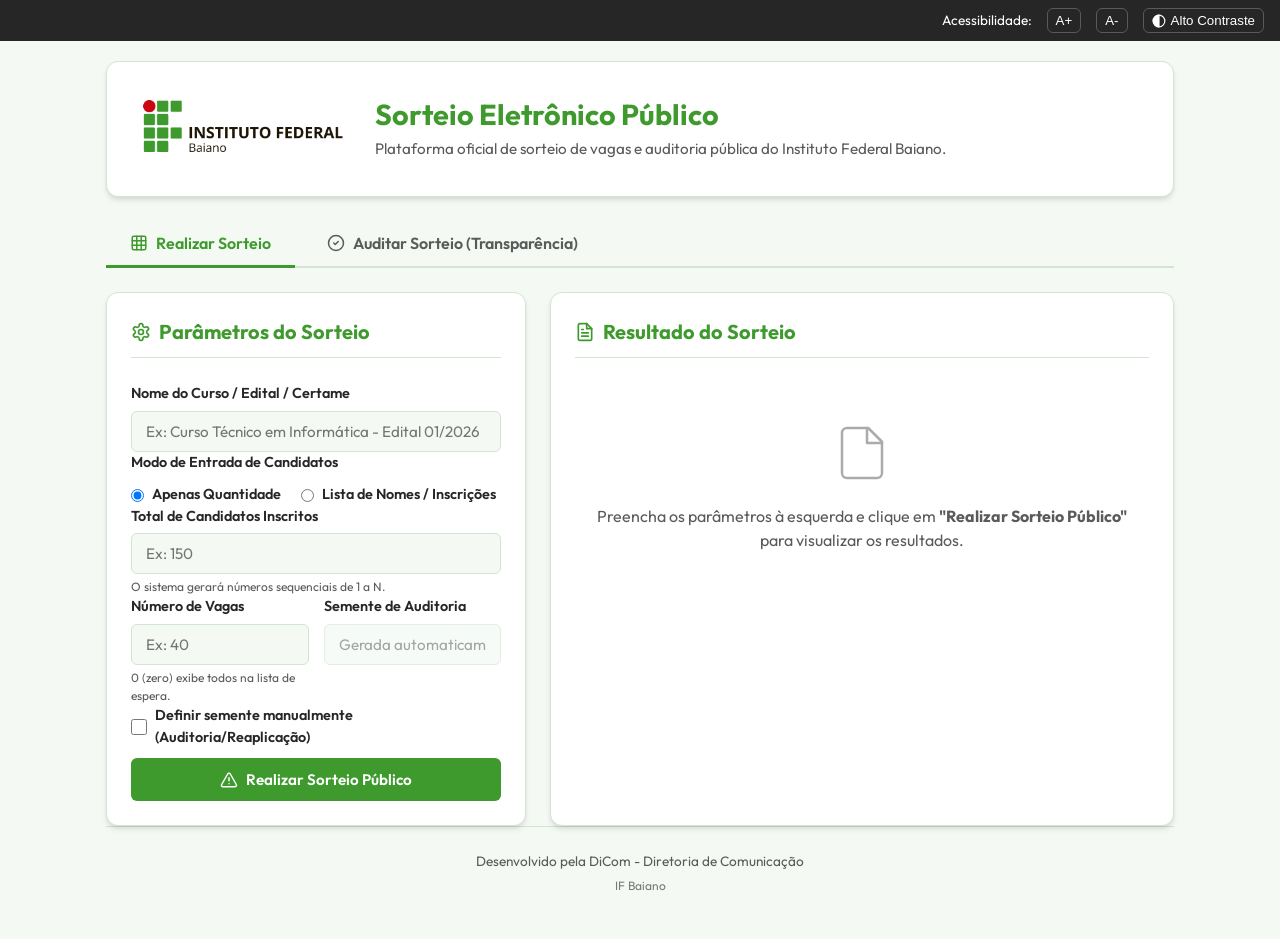
==== commit 27ebfb9f: "Add files via upload" ====
--- a/index.html
+++ b/index.html
@@ -38,7 +38,7 @@
       </div>
       <div class="header-info">
         <h1>Sorteio Eletrônico Público</h1>
-        <p>Plataforma oficial de sorteio de vagas e auditoria pública de sementes (seeds) do IF Baiano.</p>
+        <p>Plataforma oficial de sorteio de vagas e auditoria pública do Instituto Federal Baiano.</p>
       </div>
     </header>
 
@@ -143,7 +143,7 @@
         </section>
 
         <!-- Resultados e Visualização da Ata de Sorteio -->
-        <section class="card" style="position: relative; min-height: 400px;">
+        <section class="card print-visible" style="position: relative; min-height: 400px;">
           <!-- Loader de Embaralhamento -->
           <div id="sort-loader" class="loader-overlay">
             <div class="spinner"></div>
@@ -248,7 +248,7 @@
                 <line x1="12" y1="8" x2="12.01" y2="8"></line>
               </svg>
               <div>
-                <b>O que é Auditoria?</b> Qualquer sorteio eletrônico oficial do IF Baiano publica sua <b>Semente (Seed)</b> ao final. Informando a mesma semente, o mesmo número de candidatos e a mesma quantidade de vagas, o sistema gerará <b>exatamente o mesmo resultado</b> por meio do algoritmo matemático próprio **IFBSort**.
+                <b>O que é Auditoria?</b> Qualquer sorteio eletrônico oficial do IF Baiano publica sua Semente ao final. Informando a mesma semente, o mesmo número de candidatos e a mesma quantidade de vagas, o sistema gerará exatamente o mesmo resultado.
               </div>
             </div>
 
@@ -342,9 +342,9 @@
 
     <!-- Rodapé -->
     <footer>
-      <p>© 2026 Instituto Federal de Educação, Ciência e Tecnologia Baiano - IF Baiano</p>
+      <p>Desenvolvido pela DiCom - Diretoria de Comunicação</p>
       <p style="font-size: 0.75rem; margin-top: 5px; opacity: 0.8;">
-        Algoritmo de Sorteio Eletrônico IFBSort: LCG de Park-Miller de 32-bits e Embaralhamento Fisher-Yates integrado.
+        IF Baiano
       </p>
     </footer>
   </div>
@@ -531,13 +531,6 @@
           numeroOriginal: index + 1,
           nome: nome
         }));
-      }
-
-      if (vagas > total) {
-        alert("O número de vagas não pode ser maior que o número total de candidatos.");
-        loader.classList.remove('active');
-        emptyState.style.display = 'block';
-        return;
       }
 
       // Semente
--- a/styles.css
+++ b/styles.css
@@ -662,10 +662,12 @@
     padding: 0;
   }
 
-  .card-title {
-    color: #000000;
-    border-bottom: 2px solid #000000;
-    font-size: 14pt;
+  /* Ocultar elementos desnecessários na ata impressa */
+  .card.print-visible .card-title,
+  .card.print-visible .loader-overlay,
+  .card.print-visible #sort-empty-state,
+  .card.print-visible .result-actions {
+    display: none !important;
   }
 
   .sort-list {
@@ -688,8 +690,8 @@
   }
 
   .print-signatures {
+    display: grid !important; /* Força a exibição das assinaturas na ata impressa */
     margin-top: 50px;
-    display: grid;
     grid-template-columns: 1fr 1fr;
     gap: 40px;
     page-break-inside: avoid;
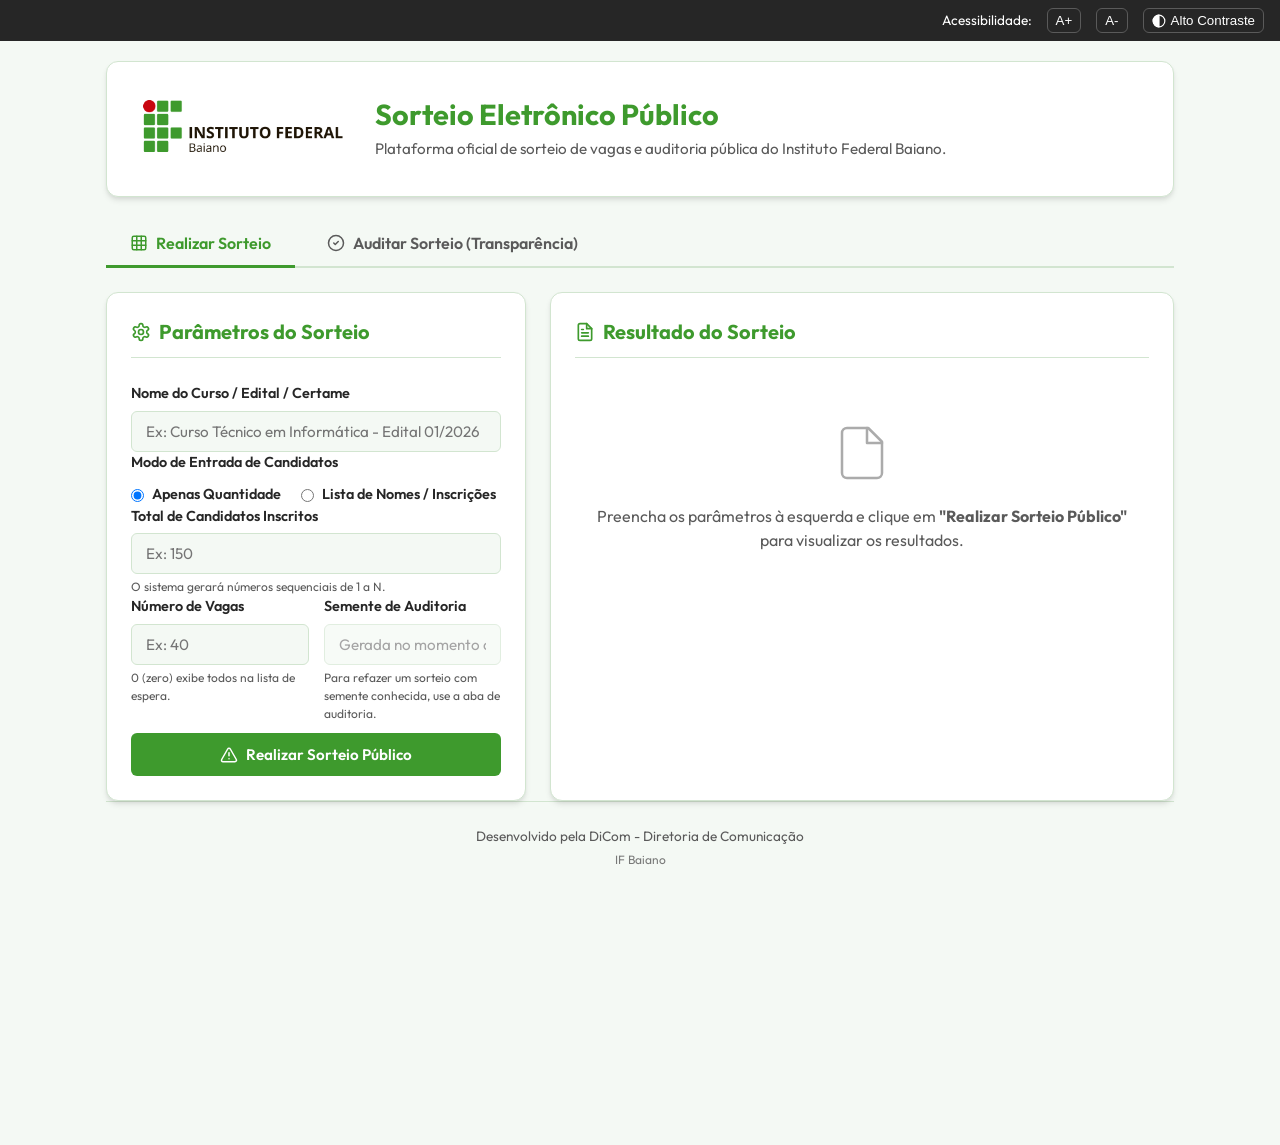
==== commit d3050629: "Att" ====
--- a/index.html
+++ b/index.html
@@ -10,6 +10,21 @@
   <link rel="stylesheet" href="styles.css">
 </head>
 <body>
+
+<!-- Global loading indicator IF Baiano -->
+<div id="loading-global" class="loading-overlay" role="status" aria-live="polite">
+    <div class="loader-container">
+        <div class="loader-logo-wrapper">
+            <img src="marca-if-baiano-vertical.png" alt="Logo IF Baiano" class="loader-logo-bg">
+            <img src="marca-if-baiano-vertical.png" alt="Logo IF Baiano" class="loader-logo-fill">
+        </div>
+        <div class="loader-bar">
+            <div class="loader-progress"></div>
+        </div>
+        <div id="loading-global-text" class="loader-text">Carregando o sistema de sorteio...</div>
+    </div>
+</div>
+
 
   <!-- Barra de Acessibilidade -->
   <div class="accessibility-bar" role="navigation" aria-label="Controles de Acessibilidade">
@@ -34,7 +49,7 @@
     <header class="app-header">
       <div class="logo-container">
         <!-- Logo IF Baiano Horizontal -->
-        <img src="marca-if-baiano-horizontal.png" alt="Logotipo do IF Baiano" onerror="this.src='logo.jpg'; this.onerror=null;">
+        <img src="marca-if-baiano-horizontal.png" alt="Logotipo do IF Baiano">
       </div>
       <div class="header-info">
         <h1>Sorteio Eletrônico Público</h1>
@@ -100,7 +115,7 @@
             <!-- Entrada de Candidatos por Quantidade -->
             <div class="form-group" id="grupo-sort-total">
               <label for="sort-total">Total de Candidatos Inscritos</label>
-              <input type="number" id="sort-total" min="1" max="99999" placeholder="Ex: 150">
+              <input type="number" id="sort-total" min="1" max="99999" placeholder="Ex: 150" required>
               <span class="input-help">O sistema gerará números sequenciais de 1 a N.</span>
             </div>
 
@@ -108,7 +123,7 @@
             <div class="form-group" id="grupo-sort-nomes" style="display: none;">
               <label for="sort-nomes">Nomes ou Inscrições dos Candidatos (um por linha)</label>
               <textarea id="sort-nomes" rows="8" placeholder="João Silva&#10;Maria Oliveira&#10;Carlos Santos"></textarea>
-              <span class="input-help">Cada linha será associada a um número para o sorteio.</span>
+              <span class="input-help">Cada linha recebe um número pela ordem em que aparece. Use a mesma ordem da lista de inscritos publicada antes do sorteio.</span>
             </div>
 
             <div class="form-row-2">
@@ -120,15 +135,9 @@
               
               <div class="form-group">
                 <label for="sort-semente-input">Semente de Auditoria</label>
-                <input type="text" id="sort-semente-input" placeholder="Gerada automaticamente" disabled>
-              </div>
-            </div>
-
-            <div class="form-group">
-              <label class="checkbox-label">
-                <input type="checkbox" id="sort-semente-manual" onclick="toggleSementeManual('sort')">
-                Definir semente manualmente (Auditoria/Reaplicação)
-              </label>
+                <input type="text" id="sort-semente-input" placeholder="Gerada no momento do sorteio" disabled>
+                <span class="input-help">Para refazer um sorteio com semente conhecida, use a aba de auditoria.</span>
+              </div>
             </div>
 
             <button type="submit" class="btn btn-primary" style="width: 100%; margin-top: 10px;">
@@ -146,9 +155,17 @@
         <section class="card print-visible" style="position: relative; min-height: 400px;">
           <!-- Loader de Embaralhamento -->
           <div id="sort-loader" class="loader-overlay">
-            <div class="spinner"></div>
-            <div class="loading-text" id="loader-text">Embaralhando candidatos...</div>
-            <div class="loading-subtext">Aplicando algoritmo determinístico IFBSort</div>
+            <div class="loader-container">
+              <div class="loader-logo-wrapper">
+                <img src="marca-if-baiano-vertical.png" alt="Logo IF Baiano" class="loader-logo-bg">
+                <img src="marca-if-baiano-vertical.png" alt="Logo IF Baiano" class="loader-logo-fill">
+              </div>
+              <div class="loader-bar">
+                <div class="loader-progress"></div>
+              </div>
+              <div class="loader-text" id="loader-text">Embaralhando candidatos...</div>
+              <div class="loading-subtext">Algoritmo IFBSort v2 (SHA-256 e Fisher-Yates)</div>
+            </div>
           </div>
 
           <h2 class="card-title">
@@ -177,10 +194,11 @@
                 <p style="font-size: 0.85rem; color: var(--text-light);">
                   Realizado em: <span id="res-data-hora">--/--/---- --:--:--</span>
                 </p>
-                <div style="margin-top: 8px;">
-                  <span class="badge badge-primary">Semente: <b id="res-semente">--</b></span>
+                <div style="margin-top: 8px; display: flex; align-items: center; gap: 8px; flex-wrap: wrap;">
+                  <span class="badge badge-primary semente-destaque">Semente: <b id="res-semente">--</b></span>
                   <span class="badge badge-success">Inscritos: <b id="res-inscritos">0</b></span>
                   <span class="badge badge-warning">Vagas: <b id="res-vagas">0</b></span>
+                  <span class="badge badge-primary">Algoritmo: <b id="res-versao">--</b></span>
                 </div>
               </div>
               <div class="result-actions">
@@ -205,22 +223,7 @@
             <div class="sort-list" id="res-lista-sorteados" role="region" aria-label="Lista ordenada de candidatos sorteados">
               <!-- Renderização dinâmica -->
             </div>
-            
-            <!-- Campo de assinaturas para a Ata Impressa -->
-            <div class="print-signatures" style="display: none;">
-              <div>
-                <div class="signature-line">Assinatura da Testemunha 1</div>
-                <div style="text-align: center; font-size: 8pt; color: #555;">Nome/CPF: _______________________</div>
-              </div>
-              <div>
-                <div class="signature-line">Assinatura da Testemunha 2</div>
-                <div style="text-align: center; font-size: 8pt; color: #555;">Nome/CPF: _______________________</div>
-              </div>
-              <div style="grid-column: span 2;">
-                <div class="signature-line" style="max-width: 400px; margin: 40px auto 0 auto;">Assinatura do Servidor Responsável</div>
-                <div style="text-align: center; font-size: 8pt; color: #555;">Cargo/Siape: _______________________</div>
-              </div>
-            </div>
+
           </div>
         </section>
       </div>
@@ -248,14 +251,14 @@
                 <line x1="12" y1="8" x2="12.01" y2="8"></line>
               </svg>
               <div>
-                <b>O que é Auditoria?</b> Qualquer sorteio eletrônico oficial do IF Baiano publica sua Semente ao final. Informando a mesma semente, o mesmo número de candidatos e a mesma quantidade de vagas, o sistema gerará exatamente o mesmo resultado.
+                <b>O que é Auditoria?</b> Qualquer sorteio eletrônico oficial do IF Baiano publica sua Semente ao final. Informando a mesma semente, o mesmo número de candidatos e a mesma quantidade de vagas, o sistema gerará exatamente o mesmo resultado. A versão do algoritmo é reconhecida pela própria semente: sementes numéricas são da versão 1, e sementes iniciadas por <b>v2-</b> são da versão 2.
               </div>
             </div>
 
             <div class="form-group" style="margin-top: 10px;">
               <label for="aud-semente">Semente (Seed) Publicada</label>
-              <input type="text" id="aud-semente" placeholder="Ex: 1783948576102" required>
-              <span class="input-help">O código de 13 dígitos numéricos ou string fornecido na ata do sorteio.</span>
+              <input type="text" id="aud-semente" placeholder="Ex: 1783948576102 ou v2-3f9a1c0b7e24d568" required>
+              <span class="input-help">Copie a semente exatamente como aparece na ata do sorteio.</span>
             </div>
 
             <div class="form-group">
@@ -283,7 +286,7 @@
           <div id="aud-loader" class="loader-overlay">
             <div class="spinner"></div>
             <div class="loading-text">Reconstruindo sorteio...</div>
-            <div class="loading-subtext">Aplicando motor matemático IFBSort</div>
+            <div class="loading-subtext">Aplicando o algoritmo IFBSort indicado pela semente</div>
           </div>
 
           <h2 class="card-title">
@@ -309,7 +312,7 @@
               <label for="aud-compare-input" style="font-size: 0.95rem; color: var(--primary-color);">
                 <b>Confrontar com o Resultado Publicado</b>
               </label>
-              <textarea id="aud-compare-input" rows="3" placeholder="Cole aqui a sequência de números ou nomes do resultado oficial (separados por espaço, vírgula ou linha) para validação automática." oninput="confrontaResultados()"></textarea>
+              <textarea id="aud-compare-input" rows="3" placeholder="Cole aqui a lista oficial: pode ser o texto da ata, o CSV exportado ou só os números de inscrição, em ordem de classificação." oninput="confrontaResultados()"></textarea>
               <div id="aud-compare-status">
                 <!-- Status do Confronto (Sucesso / Erro / Aviso) -->
               </div>
@@ -318,10 +321,11 @@
             <div class="result-header" style="margin-top: 20px;">
               <div class="result-meta">
                 <h3>Lista Auditada</h3>
-                <div style="margin-top: 8px;">
-                  <span class="badge badge-primary">Semente: <b id="aud-res-semente">--</b></span>
+                <div style="margin-top: 8px; display: flex; align-items: center; gap: 8px; flex-wrap: wrap;">
+                  <span class="badge badge-primary semente-destaque">Semente: <b id="aud-res-semente">--</b></span>
                   <span class="badge badge-success">Inscritos: <b id="aud-res-inscritos">0</b></span>
                   <span class="badge badge-warning">Vagas: <b id="aud-res-vagas">0</b></span>
+                  <span class="badge badge-primary">Algoritmo: <b id="aud-res-versao">--</b></span>
                 </div>
               </div>
               <div class="result-actions">
@@ -349,53 +353,9 @@
     </footer>
   </div>
 
+  <!-- Motor de sorteio (v1 congelada para auditoria + v2) -->
+  <script src="motor-sorteio.js"></script>
   <script>
-    // Gerador Congruente Linear (LCG) de Park-Miller de 32-bits
-    class IFBaianoPRNG {
-      constructor(seed) {
-        // Converte a semente (número ou string) em um valor numérico de 32 bits
-        this.state = typeof seed === 'number' ? seed : this.hashString(seed);
-        // O estado inicial do LCG de Park-Miller deve ser positivo e diferente de zero
-        this.state = Math.abs(this.state) % 2147483647;
-        if (this.state <= 0) this.state = 1;
-      }
-
-      // Função de hash DJB2 modificada para converter strings de semente em inteiros consistentes
-      hashString(str) {
-        let hash = 5381;
-        for (let i = 0; i < str.length; i++) {
-          hash = ((hash << 5) + hash) + str.charCodeAt(i);
-          hash = hash & hash; // Converte para inteiro de 32 bits assinado
-        }
-        return hash;
-      }
-
-      // Retorna o próximo valor pseudo-aleatório entre 0 (inclusivo) e 1 (exclusivo)
-      next() {
-        // Constantes padrões do LCG Park-Miller (MINSTD)
-        const a = 48271;
-        const m = 2147483647; // 2^31 - 1 (primo de Mersenne)
-        this.state = (this.state * a) % m;
-        return (this.state - 1) / (m - 1);
-      }
-    }
-
-    // Algoritmo de Embaralhamento Moderno de Fisher-Yates (Knuth) do IF Baiano
-    function embaralharIFBaiano(candidatos, semente) {
-      const prng = new IFBaianoPRNG(semente);
-      const resultado = [...candidatos];
-      
-      for (let i = resultado.length - 1; i > 0; i--) {
-        // Sorteia uma posição determinística de 0 a i
-        const j = Math.floor(prng.next() * (i + 1));
-        // Permuta os candidatos
-        const temp = resultado[i];
-        resultado[i] = resultado[j];
-        resultado[j] = temp;
-      }
-      return resultado;
-    }
-
     // Configurações Globais e de Acessibilidade
     let currentZoom = 1.0;
     
@@ -437,23 +397,6 @@
       });
     }
 
-    // Gerencia Semente Manual
-    function toggleSementeManual(prefix) {
-      const checkbox = document.getElementById(`${prefix}-semente-manual`);
-      const input = document.getElementById(`${prefix}-semente-input`);
-      if (checkbox.checked) {
-        input.disabled = false;
-        input.required = true;
-        input.placeholder = "Semente personalizada";
-        input.focus();
-      } else {
-        input.disabled = true;
-        input.required = false;
-        input.value = "";
-        input.placeholder = "Gerada automaticamente";
-      }
-    }
-
     // Alternar Modo de Entrada (Qtd vs Nomes)
     function toggleModoEntrada(modo) {
       const grupoTotal = document.getElementById('grupo-sort-total');
@@ -478,6 +421,7 @@
     let sorteioAtual = {
       curso: "",
       semente: 0,
+      versao: "",
       totalInscritos: 0,
       vagas: 0,
       dataHora: "",
@@ -487,6 +431,7 @@
 
     let auditoriaAtual = {
       semente: 0,
+      versao: "",
       totalInscritos: 0,
       vagas: 0,
       listaNumeros: []
@@ -533,52 +478,71 @@
         }));
       }
 
-      // Semente
-      let semente;
-      const sementeManualCheck = document.getElementById('sort-semente-manual').checked;
-      const sementeManualInput = document.getElementById('sort-semente-input').value.trim();
-      
-      if (sementeManualCheck && sementeManualInput !== "") {
-        const sementeNum = parseInt(sementeManualInput, 10);
-        semente = isNaN(sementeNum) ? sementeManualInput : sementeNum;
-      } else {
-        semente = Date.now(); // 13 dígitos
-      }
-
-      // Simular etapas de sorteio na tela (animação amigável)
-      setTimeout(() => {
-        loaderText.textContent = "Semeando gerador congruente linear (LCG)...";
-        
+      // Semente nova sempre gerada pelo sistema (v2). Semente escolhida à mão só na aba de auditoria.
+      const semente = gerarSementeV2();
+      document.getElementById('sort-semente-input').value = semente;
+
+      // O cálculo do sorteio (SHA-256 + Fisher-Yates) é praticamente instantâneo,
+      // o que faz o resultado parecer suspeito demais, como se já estivesse pronto
+      // de antemão. As linhas abaixo impõem um tempo mínimo de exibição do loader
+      // e alternam mensagens de etapa, para que o usuário veja o processamento
+      // acontecer de fato antes do resultado aparecer.
+      const mensagensProcessamento = [
+        "Coletando " + total + " candidatos...",
+        "Gerando semente criptográfica SHA-256...",
+        "Embaralhando com o algoritmo Fisher-Yates...",
+        "Verificando integridade do resultado..."
+      ];
+      let indiceMensagem = 0;
+      loaderText.textContent = mensagensProcessamento[indiceMensagem];
+      const intervaloMensagens = setInterval(() => {
+        indiceMensagem = (indiceMensagem + 1) % mensagensProcessamento.length;
+        loaderText.textContent = mensagensProcessamento[indiceMensagem];
+      }, 550);
+
+      const inicioProcessamento = Date.now();
+      const duracaoMinimaMs = 2200;
+
+      sortearPorSemente(candidatos, semente).then(res => {
+        const tempoRestante = Math.max(0, duracaoMinimaMs - (Date.now() - inicioProcessamento));
         setTimeout(() => {
-          loaderText.textContent = "Aplicando Knuth-Shuffle para " + total + " elementos...";
-          
-          setTimeout(() => {
-            // Executa o embaralhamento na lista de objetos de candidatos
-            const candidatosEmbaralhados = embaralharIFBaiano(candidatos, semente);
-            
-            // Grava os dados globais do sorteio realizado
-            sorteioAtual.curso = curso;
-            sorteioAtual.semente = semente;
-            sorteioAtual.totalInscritos = total;
-            sorteioAtual.vagas = vagas;
-            
-            const agora = new Date();
-            sorteioAtual.dataHora = agora.toLocaleDateString('pt-BR') + ' às ' + agora.toLocaleTimeString('pt-BR');
-            
-            // Guarda a correspondência da lista numérica final sorteada (dos números originais)
-            sorteioAtual.listaNumeros = candidatosEmbaralhados.map(c => c.numeroOriginal);
-            sorteioAtual.listaCandidatos = candidatosEmbaralhados;
-
-            // Renderizar resultados
-            renderizarSorteio();
-
-            // Esconder loader
-            loader.classList.remove('active');
-            resultsWrapper.style.display = 'block';
-            
-          }, 600);
-        }, 600);
-      }, 500);
+          clearInterval(intervaloMensagens);
+
+          sorteioAtual.curso = curso;
+          sorteioAtual.semente = res.semente;
+          sorteioAtual.versao = res.versao;
+          sorteioAtual.totalInscritos = total;
+          sorteioAtual.vagas = vagas;
+
+          const agora = new Date();
+          sorteioAtual.dataHora = agora.toLocaleDateString('pt-BR') + ' às ' + agora.toLocaleTimeString('pt-BR');
+
+          sorteioAtual.listaNumeros = res.lista.map(c => c.numeroOriginal);
+          sorteioAtual.listaCandidatos = res.lista;
+
+          renderizarSorteio();
+          loader.classList.remove('active');
+          resultsWrapper.style.display = 'block';
+        }, tempoRestante);
+      }).catch(err => {
+        clearInterval(intervaloMensagens);
+        loader.classList.remove('active');
+        emptyState.style.display = 'block';
+        alert("Não foi possível realizar o sorteio: " + err.message);
+      });
+    }
+
+    // Monta uma linha da lista com textContent, para que nomes com "<" ou "&" apareçam como foram digitados
+    function criarItemLista(posicao, nome, numero, classe) {
+      const item = document.createElement('div');
+      item.className = classe;
+      [['sort-position', posicao + 'º'], ['sort-name', nome], ['sort-number', 'nº ' + numero]].forEach(([cls, txt]) => {
+        const span = document.createElement('span');
+        span.className = cls;
+        span.textContent = txt;
+        item.appendChild(span);
+      });
+      return item;
     }
 
     // Renderiza a lista de sorteados na tela
@@ -588,6 +552,7 @@
       document.getElementById('res-semente').textContent = sorteioAtual.semente;
       document.getElementById('res-inscritos').textContent = sorteioAtual.totalInscritos;
       document.getElementById('res-vagas').textContent = sorteioAtual.vagas;
+      document.getElementById('res-versao').textContent = sorteioAtual.versao;
 
       const container = document.getElementById('res-lista-sorteados');
       container.innerHTML = "";
@@ -605,7 +570,10 @@
         container.appendChild(divisoriaSelecionados);
       }
 
-      for (let i = 0; i < total; i++) {
+      // Exibe até a maior quantidade (se houver mais vagas que inscritos, exibe as vagas ociosas)
+      const totalItensExibir = Math.max(total, vagas);
+
+      for (let i = 0; i < totalItensExibir; i++) {
         // Se ultrapassou o número de vagas, renderiza separador de Lista de Espera
         if (i === vagas && vagas > 0) {
           const divisoriaEspera = document.createElement('h4');
@@ -615,16 +583,24 @@
           container.appendChild(divisoriaEspera);
         }
 
-        const candidato = listaSorteada[i];
-        const item = document.createElement('div');
-        item.className = `sort-item ${i < vagas ? 'selected' : 'waiting'}`;
-        
-        // Formato: Posição | Nome | Número de Inscrição
-        item.innerHTML = `
-          <span class="sort-position">${i + 1}º</span>
-          <span class="sort-name">${candidato.nome}</span>
-          <span class="sort-number">nº ${candidato.numeroOriginal}</span>
-        `;
+        let item;
+
+        if (i < total) {
+          const candidato = listaSorteada[i];
+          item = criarItemLista(i + 1, candidato.nome, candidato.numeroOriginal,
+            `sort-item ${i < vagas ? 'selected' : 'waiting'}`);
+        } else {
+          // Vagas ociosas remanescentes
+          item = document.createElement('div');
+          item.className = `sort-item selected`;
+          item.style.border = "1px dashed var(--color-warning)";
+          item.style.backgroundColor = "var(--color-warning-bg)";
+          item.innerHTML = `
+            <span class="sort-position" style="color: var(--color-warning);">${i + 1}º</span>
+            <span class="sort-name" style="color: var(--color-warning); font-style: italic; font-weight: 600;">Vaga a preencher ou remanejar</span>
+            <span class="sort-number" style="color: var(--color-warning); font-style: italic;">--</span>
+          `;
+        }
         
         container.appendChild(item);
       }
@@ -640,14 +616,20 @@
       txt += `Semente Oficial (Seed): ${sorteioAtual.semente}\n`;
       txt += `Total de Candidatos: ${sorteioAtual.totalInscritos}\n`;
       txt += `Total de Vagas: ${sorteioAtual.vagas}\n`;
-      txt += `Algoritmo Utilizado: IFBSort (LCG/Fisher-Yates)\n`;
+      txt += `Algoritmo Utilizado: ${sorteioAtual.versao}\n`;
       txt += `========================================\n\n`;
       
       txt += `CLASSIFICAÇÃO DOS CANDIDATOS:\n`;
-      sorteioAtual.listaCandidatos.forEach((candidato, index) => {
-        const status = index < sorteioAtual.vagas ? 'SELECIONADO (VAGA REGULAR)' : 'LISTA DE ESPERA';
-        txt += `${index + 1}º - ${candidato.nome} (Inscrição: ${candidato.numeroOriginal}) - [${status}]\n`;
-      });
+      const totalItensExibir = Math.max(sorteioAtual.totalInscritos, sorteioAtual.vagas);
+      for (let index = 0; index < totalItensExibir; index++) {
+        if (index < sorteioAtual.totalInscritos) {
+          const candidato = sorteioAtual.listaCandidatos[index];
+          const status = index < sorteioAtual.vagas ? 'SELECIONADO (VAGA REGULAR)' : 'LISTA DE ESPERA';
+          txt += `${index + 1}º - ${candidato.nome} (Inscrição: ${candidato.numeroOriginal}) - [${status}]\n`;
+        } else {
+          txt += `${index + 1}º - Vaga a preencher ou remanejar (Inscrição: --) - [VAGA REGULAR VAZIA]\n`;
+        }
+      }
       
       navigator.clipboard.writeText(txt).then(() => {
         alert("Ata copiada para a área de transferência com sucesso!");
@@ -663,10 +645,16 @@
       let csv = "\uFEFF"; // BOM para o Excel
       csv += "Classificacao;Nome;NumeroInscricao;Status\n";
       
-      sorteioAtual.listaCandidatos.forEach((candidato, index) => {
-        const status = index < sorteioAtual.vagas ? 'Selecionado' : 'Lista de Espera';
-        csv += `${index + 1};"${candidato.nome.replace(/"/g, '""')}";${candidato.numeroOriginal};${status}\n`;
-      });
+      const totalItensExibir = Math.max(sorteioAtual.totalInscritos, sorteioAtual.vagas);
+      for (let index = 0; index < totalItensExibir; index++) {
+        if (index < sorteioAtual.totalInscritos) {
+          const candidato = sorteioAtual.listaCandidatos[index];
+          const status = index < sorteioAtual.vagas ? 'Selecionado' : 'Lista de Espera';
+          csv += `${index + 1};"${candidato.nome.replace(/"/g, '""')}";${candidato.numeroOriginal};${status}\n`;
+        } else {
+          csv += `${index + 1};"Vaga a preencher ou remanejar";--;Vaga Vazia\n`;
+        }
+      }
       
       const blob = new Blob([csv], { type: 'text/csv;charset=utf-8;' });
       const url = URL.createObjectURL(blob);
@@ -693,41 +681,40 @@
       const total = parseInt(document.getElementById('aud-total').value, 10);
       const vagas = parseInt(document.getElementById('aud-vagas').value, 10);
 
-      // Semente
-      const sementeNum = parseInt(sementeInput, 10);
-      const semente = isNaN(sementeNum) ? sementeInput : sementeNum;
-
-      setTimeout(() => {
-        // Na auditoria, criamos um vetor de números de 1 a N
-        const candidatosNumeros = [];
-        for (let i = 1; i <= total; i++) {
-          candidatosNumeros.push(i);
-        }
-
-        // Executa o embaralhamento
-        const listaOrdenada = embaralharIFBaiano(candidatosNumeros, semente);
-        
-        auditoriaAtual.semente = semente;
+      // Na auditoria, criamos um vetor de números de 1 a N.
+      // A versão do algoritmo (v1 ou v2) é decidida pela própria semente, em sortearPorSemente().
+      const candidatosNumeros = [];
+      for (let i = 1; i <= total; i++) {
+        candidatosNumeros.push(i);
+      }
+
+      sortearPorSemente(candidatosNumeros, sementeInput).then(res => {
+        auditoriaAtual.semente = res.semente;
+        auditoriaAtual.versao = res.versao;
         auditoriaAtual.totalInscritos = total;
         auditoriaAtual.vagas = vagas;
-        auditoriaAtual.listaNumeros = listaOrdenada;
-
-        // Renderiza
+        auditoriaAtual.listaNumeros = res.lista;
+
         renderizarAuditoria();
 
         loader.classList.remove('active');
         resultsWrapper.style.display = 'block';
-        
+
         // Zera o campo de confronto anterior
         document.getElementById('aud-compare-input').value = "";
         document.getElementById('aud-compare-status').innerHTML = "";
-      }, 800);
+      }).catch(err => {
+        loader.classList.remove('active');
+        emptyState.style.display = 'block';
+        alert("Não foi possível reconstruir o sorteio: " + err.message);
+      });
     }
 
     function renderizarAuditoria() {
       document.getElementById('aud-res-semente').textContent = auditoriaAtual.semente;
       document.getElementById('aud-res-inscritos').textContent = auditoriaAtual.totalInscritos;
       document.getElementById('aud-res-vagas').textContent = auditoriaAtual.vagas;
+      document.getElementById('aud-res-versao').textContent = auditoriaAtual.versao;
 
       const container = document.getElementById('aud-lista-sorteados');
       container.innerHTML = "";
@@ -744,7 +731,9 @@
         container.appendChild(divSel);
       }
 
-      for (let i = 0; i < total; i++) {
+      const totalItensExibir = Math.max(total, vagas);
+
+      for (let i = 0; i < totalItensExibir; i++) {
         if (i === vagas && vagas > 0) {
           const divEsp = document.createElement('h4');
           divEsp.style.margin = '25px 0 10px 0';
@@ -753,16 +742,28 @@
           container.appendChild(divEsp);
         }
 
-        const candidatoNumOriginal = ordens[i];
         const item = document.createElement('div');
-        item.className = `sort-item ${i < vagas ? 'selected' : 'waiting'}`;
-        item.id = `aud-item-pos-${i}`;
         
-        item.innerHTML = `
-          <span class="sort-position">${i + 1}º</span>
-          <span class="sort-name">Candidato nº ${candidatoNumOriginal}</span>
-          <span class="sort-number">nº ${candidatoNumOriginal}</span>
-        `;
+        if (i < total) {
+          const candidatoNumOriginal = ordens[i];
+          item.className = `sort-item ${i < vagas ? 'selected' : 'waiting'}`;
+          item.id = `aud-item-pos-${i}`;
+          item.innerHTML = `
+            <span class="sort-position">${i + 1}º</span>
+            <span class="sort-name">Candidato nº ${candidatoNumOriginal}</span>
+            <span class="sort-number">nº ${candidatoNumOriginal}</span>
+          `;
+        } else {
+          item.className = `sort-item selected`;
+          item.id = `aud-item-pos-${i}`;
+          item.style.border = "1px dashed var(--color-warning)";
+          item.style.backgroundColor = "var(--color-warning-bg)";
+          item.innerHTML = `
+            <span class="sort-position" style="color: var(--color-warning);">${i + 1}º</span>
+            <span class="sort-name" style="color: var(--color-warning); font-style: italic; font-weight: 600;">Vaga a preencher ou remanejar</span>
+            <span class="sort-number" style="color: var(--color-warning); font-style: italic;">--</span>
+          `;
+        }
         container.appendChild(item);
       }
     }
@@ -772,14 +773,21 @@
       
       let txt = `RESULTADO DE AUDITORIA PÚBLICA (ALGORITMO IFBSORT)\n`;
       txt += `Semente (Seed): ${auditoriaAtual.semente}\n`;
+      txt += `Algoritmo: ${auditoriaAtual.versao}\n`;
       txt += `Total de Candidatos: ${auditoriaAtual.totalInscritos}\n`;
       txt += `Total de Vagas: ${auditoriaAtual.vagas}\n`;
       txt += `========================================\n\n`;
       
-      auditoriaAtual.listaNumeros.forEach((numOriginal, index) => {
-        const status = index < auditoriaAtual.vagas ? 'SELECIONADO' : 'LISTA DE ESPERA';
-        txt += `${index + 1}º colocado: Candidato número ${numOriginal} [${status}]\n`;
-      });
+      const totalItensExibir = Math.max(auditoriaAtual.totalInscritos, auditoriaAtual.vagas);
+      for (let index = 0; index < totalItensExibir; index++) {
+        if (index < auditoriaAtual.totalInscritos) {
+          const numOriginal = auditoriaAtual.listaNumeros[index];
+          const status = index < auditoriaAtual.vagas ? 'SELECIONADO' : 'LISTA DE ESPERA';
+          txt += `${index + 1}º colocado: Candidato número ${numOriginal} [${status}]\n`;
+        } else {
+          txt += `${index + 1}º colocado: Vaga a preencher ou remanejar [VAGA VAZIA]\n`;
+        }
+      }
       
       navigator.clipboard.writeText(txt).then(() => {
         alert("Lista de auditoria copiada!");
@@ -804,20 +812,12 @@
         return;
       }
 
-      // Filtra e isola apenas os inteiros digitados ou colados
-      const numerosInseridos = [];
-      const tokens = inputText.split(/[\s,;\n]+/);
-      
-      tokens.forEach(t => {
-        const match = t.match(/\b\d+\b/);
-        if (match) {
-          numerosInseridos.push(parseInt(match[0], 10));
-        }
-      });
+      // Isola os números de inscrição, descartando posições (1º) e cabeçalhos da ata
+      const numerosInseridos = extrairNumerosConfronto(inputText);
 
       if (numerosInseridos.length === 0) {
         statusContainer.innerHTML = `
-          <div class="alert alert-warning" style="margin-top: 10px; border-left-width:4px;">
+          <div class="alert alert-warning" style="margin-top: 10px;">
             Nenhum número legível foi identificado na área colada. Certifique-se de copiar a coluna de números sorteados.
           </div>
         `;
@@ -860,7 +860,7 @@
 
       if (erros === 0 && totalFaltando === 0) {
         statusContainer.innerHTML = `
-          <div class="alert alert-success" style="margin-top: 10px; border-left-width:4px;">
+          <div class="alert alert-success" style="margin-top: 10px;">
             <svg width="18" height="18" viewBox="0 0 24 24" fill="none" stroke="currentColor" stroke-width="2" style="flex-shrink:0;">
               <polyline points="20 6 9 17 4 12"></polyline>
             </svg>
@@ -872,7 +872,7 @@
         `;
       } else if (erros > 0) {
         statusContainer.innerHTML = `
-          <div class="alert alert-warning" style="margin-top: 10px; border-left-width:4px; color: #C80710; background-color: rgba(200, 7, 16, 0.05); border-left-color: #C80710;">
+          <div class="alert alert-danger" style="margin-top: 10px;">
             <svg width="18" height="18" viewBox="0 0 24 24" fill="none" stroke="currentColor" stroke-width="2" style="flex-shrink:0;">
               <circle cx="12" cy="12" r="10"></circle>
               <line x1="12" y1="8" x2="12" y2="12"></line>
@@ -884,9 +884,18 @@
             </div>
           </div>
         `;
+      } else if (totalFaltando < 0) {
+        statusContainer.innerHTML = `
+          <div class="alert alert-warning" style="margin-top: 10px;">
+            <div>
+              <b>LISTA COLADA MAIOR QUE A AUDITADA</b><br/>
+              Os ${acertos} classificados da auditoria batem, mas a lista colada tem <b>${-totalFaltando}</b> número(s) a mais que o total de ${auditoriaList.length} inscritos. Confira o total de inscritos informado.
+            </div>
+          </div>
+        `;
       } else if (totalFaltando > 0) {
         statusContainer.innerHTML = `
-          <div class="alert alert-info" style="margin-top: 10px; border-left-width:4px;">
+          <div class="alert alert-info" style="margin-top: 10px;">
             <svg width="18" height="18" viewBox="0 0 24 24" fill="none" stroke="currentColor" stroke-width="2" style="flex-shrink:0;">
               <circle cx="12" cy="12" r="10"></circle>
               <line x1="12" y1="16" x2="12" y2="12"></line>
@@ -901,5 +910,40 @@
       }
     }
   </script>
+<script>
+
+let startTimeLoading = 0;
+function showLoading(show, message) {
+    const loader = document.getElementById('loading-global');
+    if (!loader) return;
+    if (show) {
+        if (message) {
+            const textEl = document.getElementById('loading-global-text') || loader.querySelector('.loader-text');
+            if (textEl) textEl.textContent = message;
+        }
+        startTimeLoading = Date.now();
+        loader.style.display = 'flex';
+        void loader.offsetHeight;
+        loader.style.opacity = '1';
+        loader.style.visibility = 'visible';
+    } else {
+        const elapsed = Date.now() - startTimeLoading;
+        const minDuration = 300;
+        const remaining = Math.max(0, minDuration - elapsed);
+        setTimeout(() => {
+            loader.style.opacity = '0';
+            loader.style.visibility = 'hidden';
+            setTimeout(() => {
+                loader.style.display = 'none';
+            }, 400);
+        }, remaining);
+    }
+}
+
+window.addEventListener('load', function() {
+    showLoading(true);
+    showLoading(false);
+});
+</script>
 </body>
 </html>
--- a/styles.css
+++ b/styles.css
@@ -455,6 +455,30 @@
   color: var(--color-warning);
 }
 
+.semente-destaque {
+  font-size: 0.9rem !important;
+  padding: 6px 12px !important;
+  border-radius: 6px !important;
+  font-family: monospace;
+  letter-spacing: 0.5px;
+}
+
+.semente-destaque b {
+  font-size: 1.15rem;
+  margin-left: 5px;
+  color: var(--accent-color);
+  background-color: rgba(200, 7, 16, 0.08);
+  padding: 2px 6px;
+  border-radius: 4px;
+  border: 1px dashed var(--accent-color);
+}
+
+body.high-contrast .semente-destaque b {
+  color: var(--primary-color);
+  background-color: transparent;
+  border-color: var(--primary-color);
+}
+
 /* Lista de Sorteados */
 .sort-list {
   display: flex;
@@ -670,6 +694,27 @@
     display: none !important;
   }
 
+  /* Destaque especial da Semente na impressão da Ata */
+  .semente-destaque {
+    font-size: 11pt !important;
+    border: 1px solid #000000 !important;
+    padding: 4px 8px !important;
+    display: inline-block !important;
+    background: #EEEEEE !important;
+    color: #000000 !important;
+    border-radius: 4px !important;
+    page-break-inside: avoid;
+  }
+  
+  .semente-destaque b {
+    font-size: 13pt !important;
+    font-weight: bold !important;
+    color: #000000 !important;
+    background: transparent !important;
+    border: none !important;
+    padding: 0 !important;
+  }
+
   .sort-list {
     max-height: none;
     overflow: visible;
@@ -688,20 +733,4 @@
     color: #000000;
     font-weight: bold;
   }
-
-  .print-signatures {
-    display: grid !important; /* Força a exibição das assinaturas na ata impressa */
-    margin-top: 50px;
-    grid-template-columns: 1fr 1fr;
-    gap: 40px;
-    page-break-inside: avoid;
-  }
-
-  .signature-line {
-    border-top: 1px solid #000000;
-    text-align: center;
-    padding-top: 8px;
-    font-size: 10pt;
-    margin-top: 40px;
-  }
-}
+}
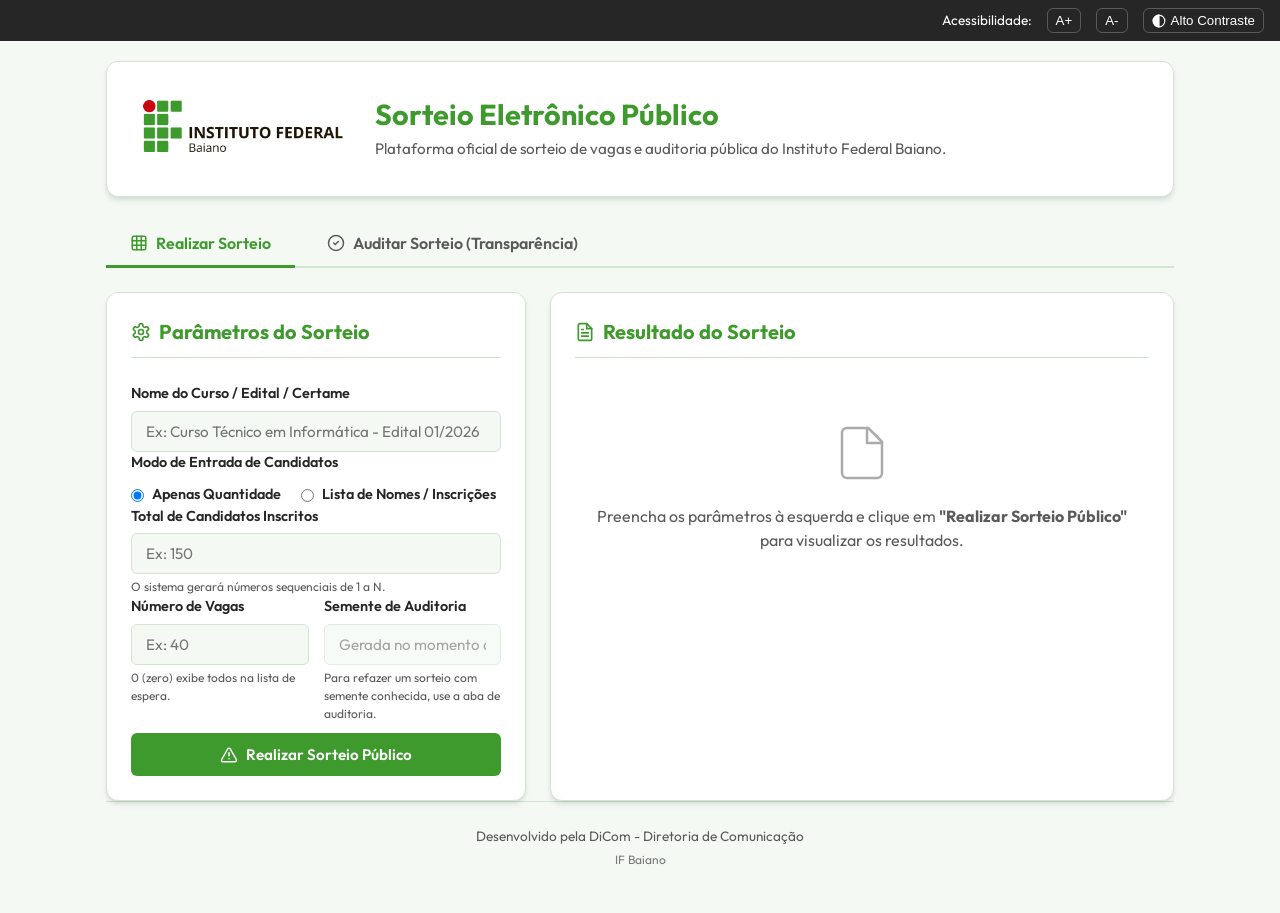
==== commit f8c3937a: "Add files via upload" ====
--- a/index.html
+++ b/index.html
@@ -1,949 +1,1107 @@
-<!DOCTYPE html>
-<html lang="pt-BR">
-<head>
-  <meta charset="UTF-8">
-  <meta name="viewport" content="width=device-width, initial-scale=1.0">
-  <title>Sorteio Eletrônico Oficial - IF Baiano</title>
-  <link rel="preconnect" href="https://fonts.googleapis.com">
-  <link rel="preconnect" href="https://fonts.gstatic.com" crossorigin>
-  <link href="https://fonts.googleapis.com/css2?family=Inter:wght@400;500;600;700&family=Outfit:wght@400;500;600;700&display=swap" rel="stylesheet">
-  <link rel="stylesheet" href="styles.css">
-</head>
-<body>
-
-<!-- Global loading indicator IF Baiano -->
-<div id="loading-global" class="loading-overlay" role="status" aria-live="polite">
-    <div class="loader-container">
-        <div class="loader-logo-wrapper">
-            <img src="marca-if-baiano-vertical.png" alt="Logo IF Baiano" class="loader-logo-bg">
-            <img src="marca-if-baiano-vertical.png" alt="Logo IF Baiano" class="loader-logo-fill">
-        </div>
-        <div class="loader-bar">
-            <div class="loader-progress"></div>
-        </div>
-        <div id="loading-global-text" class="loader-text">Carregando o sistema de sorteio...</div>
-    </div>
-</div>
-
-
-  <!-- Barra de Acessibilidade -->
-  <div class="accessibility-bar" role="navigation" aria-label="Controles de Acessibilidade">
-    <span>Acessibilidade:</span>
-    <button class="accessibility-btn" onclick="adjustFontSize(0.1)" aria-label="Aumentar tamanho do texto">
-      A+
-    </button>
-    <button class="accessibility-btn" onclick="adjustFontSize(-0.1)" aria-label="Diminuir tamanho do texto">
-      A-
-    </button>
-    <button class="accessibility-btn" onclick="toggleHighContrast()" aria-label="Alternar Alto Contraste">
-      <svg width="14" height="14" viewBox="0 0 24 24" fill="none" stroke="currentColor" stroke-width="2" stroke-linecap="round" stroke-linejoin="round" style="vertical-align: middle;">
-        <circle cx="12" cy="12" r="10"></circle>
-        <path d="M12 2a10 10 0 0 0 0 20v-20Z" fill="currentColor"></path>
-      </svg>
-      Alto Contraste
-    </button>
-  </div>
-
-  <div class="app-container">
-    <!-- Cabeçalho Principal -->
-    <header class="app-header">
-      <div class="logo-container">
-        <!-- Logo IF Baiano Horizontal -->
-        <img src="marca-if-baiano-horizontal.png" alt="Logotipo do IF Baiano">
-      </div>
-      <div class="header-info">
-        <h1>Sorteio Eletrônico Público</h1>
-        <p>Plataforma oficial de sorteio de vagas e auditoria pública do Instituto Federal Baiano.</p>
-      </div>
-    </header>
-
-    <!-- Navegação por Abas -->
-    <nav class="tabs-nav" role="tablist">
-      <button class="tab-link active" role="tab" aria-selected="true" aria-controls="sorteio-panel" id="sorteio-tab" onclick="switchTab('sorteio')">
-        <svg width="18" height="18" viewBox="0 0 24 24" fill="none" stroke="currentColor" stroke-width="2" stroke-linecap="round" stroke-linejoin="round">
-          <rect x="3" y="3" width="18" height="18" rx="2" ry="2"></rect>
-          <line x1="9" y1="3" x2="9" y2="21"></line>
-          <line x1="15" y1="3" x2="15" y2="21"></line>
-          <line x1="3" y1="9" x2="21" y2="9"></line>
-          <line x1="3" y1="15" x2="21" y2="15"></line>
-        </svg>
-        Realizar Sorteio
-      </button>
-      <button class="tab-link" role="tab" aria-selected="false" aria-controls="auditoria-panel" id="auditoria-tab" onclick="switchTab('auditoria')">
-        <svg width="18" height="18" viewBox="0 0 24 24" fill="none" stroke="currentColor" stroke-width="2" stroke-linecap="round" stroke-linejoin="round">
-          <path d="M12 22c5.523 0 10-4.477 10-10S17.523 2 12 2 2 6.477 2 12s4.477 10 10 10z"></path>
-          <path d="m9 12 2 2 4-4"></path>
-        </svg>
-        Auditar Sorteio (Transparência)
-      </button>
-    </nav>
-
-    <!-- ABA 1: REALIZAR SORTEIO -->
-    <main id="sorteio-panel" class="tab-content active" role="tabpanel" aria-labelledby="sorteio-tab">
-      <div class="dashboard-grid">
-        
-        <!-- Formulário de Configuração do Sorteio -->
-        <section class="card">
-          <h2 class="card-title">
-            <svg width="20" height="20" viewBox="0 0 24 24" fill="none" stroke="currentColor" stroke-width="2" stroke-linecap="round" stroke-linejoin="round">
-              <path d="M12.22 2h-.44a2 2 0 0 0-2 2v.18a2 2 0 0 1-1 1.73l-.43.25a2 2 0 0 1-2 0l-.15-.08a2 2 0 0 0-2.73.73l-.22.38a2 2 0 0 0 .73 2.73l.15.1a2 2 0 0 1 1 1.72v.51a2 2 0 0 1-1 1.74l-.15.09a2 2 0 0 0-.73 2.73l.22.38a2 2 0 0 0 2.73.73l.15-.08a2 2 0 0 1 2 0l.43.25a2 2 0 0 1 1 1.73V20a2 2 0 0 0 2 2h.44a2 2 0 0 0 2-2v-.18a2 2 0 0 1 1-1.73l.43-.25a2 2 0 0 1 2 0l.15.08a2 2 0 0 0 2.73-.73l.22-.39a2 2 0 0 0-.73-2.73l-.15-.08a2 2 0 0 1-1-1.74v-.5a2 2 0 0 1 1-1.74l.15-.1a2 2 0 0 0 .73-2.73l-.22-.38a2 2 0 0 0-2.73-.73l-.15.08a2 2 0 0 1-2 0l-.43-.25a2 2 0 0 1-1-1.73V4a2 2 0 0 0-2-2z"></path>
-              <circle cx="12" cy="12" r="3"></circle>
-            </svg>
-            Parâmetros do Sorteio
-          </h2>
-          
-          <form id="form-sorteio" onsubmit="event.preventDefault(); processaSorteio();">
-            <div class="form-group">
-              <label for="sort-curso">Nome do Curso / Edital / Certame</label>
-              <input type="text" id="sort-curso" placeholder="Ex: Curso Técnico em Informática - Edital 01/2026" required>
-            </div>
-
-            <div class="form-group">
-              <label>Modo de Entrada de Candidatos</label>
-              <div style="display: flex; gap: 20px; margin-top: 5px;">
-                <label class="checkbox-label">
-                  <input type="radio" name="modo-entrada" value="qtd" checked onclick="toggleModoEntrada('qtd')">
-                  Apenas Quantidade
-                </label>
-                <label class="checkbox-label">
-                  <input type="radio" name="modo-entrada" value="nomes" onclick="toggleModoEntrada('nomes')">
-                  Lista de Nomes / Inscrições
-                </label>
-              </div>
-            </div>
-
-            <!-- Entrada de Candidatos por Quantidade -->
-            <div class="form-group" id="grupo-sort-total">
-              <label for="sort-total">Total de Candidatos Inscritos</label>
-              <input type="number" id="sort-total" min="1" max="99999" placeholder="Ex: 150" required>
-              <span class="input-help">O sistema gerará números sequenciais de 1 a N.</span>
-            </div>
-
-            <!-- Entrada de Candidatos por Lista -->
-            <div class="form-group" id="grupo-sort-nomes" style="display: none;">
-              <label for="sort-nomes">Nomes ou Inscrições dos Candidatos (um por linha)</label>
-              <textarea id="sort-nomes" rows="8" placeholder="João Silva&#10;Maria Oliveira&#10;Carlos Santos"></textarea>
-              <span class="input-help">Cada linha recebe um número pela ordem em que aparece. Use a mesma ordem da lista de inscritos publicada antes do sorteio.</span>
-            </div>
-
-            <div class="form-row-2">
-              <div class="form-group">
-                <label for="sort-vagas">Número de Vagas</label>
-                <input type="number" id="sort-vagas" min="0" max="99999" placeholder="Ex: 40" required>
-                <span class="input-help">0 (zero) exibe todos na lista de espera.</span>
-              </div>
-              
-              <div class="form-group">
-                <label for="sort-semente-input">Semente de Auditoria</label>
-                <input type="text" id="sort-semente-input" placeholder="Gerada no momento do sorteio" disabled>
-                <span class="input-help">Para refazer um sorteio com semente conhecida, use a aba de auditoria.</span>
-              </div>
-            </div>
-
-            <button type="submit" class="btn btn-primary" style="width: 100%; margin-top: 10px;">
-              <svg width="18" height="18" viewBox="0 0 24 24" fill="none" stroke="currentColor" stroke-width="2" stroke-linecap="round" stroke-linejoin="round">
-                <path d="m21.73 18-8-14a2 2 0 0 0-3.48 0l-8 14A2 2 0 0 0 4 21h16a2 2 0 0 0 1.73-3Z"></path>
-                <line x1="12" y1="9" x2="12" y2="13"></line>
-                <line x1="12" y1="17" x2="12.01" y2="17"></line>
-              </svg>
-              Realizar Sorteio Público
-            </button>
-          </form>
-        </section>
-
-        <!-- Resultados e Visualização da Ata de Sorteio -->
-        <section class="card print-visible" style="position: relative; min-height: 400px;">
-          <!-- Loader de Embaralhamento -->
-          <div id="sort-loader" class="loader-overlay">
-            <div class="loader-container">
-              <div class="loader-logo-wrapper">
-                <img src="marca-if-baiano-vertical.png" alt="Logo IF Baiano" class="loader-logo-bg">
-                <img src="marca-if-baiano-vertical.png" alt="Logo IF Baiano" class="loader-logo-fill">
-              </div>
-              <div class="loader-bar">
-                <div class="loader-progress"></div>
-              </div>
-              <div class="loader-text" id="loader-text">Embaralhando candidatos...</div>
-              <div class="loading-subtext">Algoritmo IFBSort v2 (SHA-256 e Fisher-Yates)</div>
-            </div>
-          </div>
-
-          <h2 class="card-title">
-            <svg width="20" height="20" viewBox="0 0 24 24" fill="none" stroke="currentColor" stroke-width="2" stroke-linecap="round" stroke-linejoin="round">
-              <path d="M14 2H6a2 2 0 0 0-2 2v16a2 2 0 0 0 2 2h12a2 2 0 0 0 2-2V8z"></path>
-              <polyline points="14 2 14 8 20 8"></polyline>
-              <line x1="16" y1="13" x2="8" y2="13"></line>
-              <line x1="16" y1="17" x2="8" y2="17"></line>
-              <polyline points="10 9 9 9 8 9"></polyline>
-            </svg>
-            Resultado do Sorteio
-          </h2>
-
-          <div id="sort-empty-state" style="text-align: center; padding: 40px 20px; color: var(--text-light);">
-            <svg width="60" height="60" viewBox="0 0 24 24" fill="none" stroke="currentColor" stroke-width="1" stroke-linecap="round" stroke-linejoin="round" style="margin-bottom: 15px; opacity: 0.5;">
-              <path d="M14.5 2H6a2 2 0 0 0-2 2v16a2 2 0 0 0 2 2h12a2 2 0 0 0 2-2V7.5L14.5 2z"></path>
-              <polyline points="14 2 14 8 20 8"></polyline>
-            </svg>
-            <p>Preencha os parâmetros à esquerda e clique em <b>"Realizar Sorteio Público"</b> para visualizar os resultados.</p>
-          </div>
-
-          <div id="sort-results-wrapper" style="display: none;" class="print-visible">
-            <div class="result-header">
-              <div class="result-meta">
-                <h3 id="print-curso-titulo" style="font-size: 1.3rem; margin-bottom: 4px;">Curso Técnico</h3>
-                <p style="font-size: 0.85rem; color: var(--text-light);">
-                  Realizado em: <span id="res-data-hora">--/--/---- --:--:--</span>
-                </p>
-                <div style="margin-top: 8px; display: flex; align-items: center; gap: 8px; flex-wrap: wrap;">
-                  <span class="badge badge-primary semente-destaque">Semente: <b id="res-semente">--</b></span>
-                  <span class="badge badge-success">Inscritos: <b id="res-inscritos">0</b></span>
-                  <span class="badge badge-warning">Vagas: <b id="res-vagas">0</b></span>
-                  <span class="badge badge-primary">Algoritmo: <b id="res-versao">--</b></span>
-                </div>
-              </div>
-              <div class="result-actions">
-                <button class="btn btn-outline btn-sm" onclick="copiarResultadoTexto()" title="Copiar lista completa em texto">
-                  Copiar Texto
-                </button>
-                <button class="btn btn-outline btn-sm" onclick="exportarCSV()" title="Exportar tabela para Excel/CSV">
-                  Exportar CSV
-                </button>
-                <button class="btn btn-primary btn-sm" onclick="window.print()" title="Imprimir Ata Oficial do Sorteio">
-                  <svg width="14" height="14" viewBox="0 0 24 24" fill="none" stroke="currentColor" stroke-width="2" stroke-linecap="round" stroke-linejoin="round">
-                    <polyline points="6 9 6 2 18 2 18 9"></polyline>
-                    <path d="M6 18H4a2 2 0 0 1-2-2v-5a2 2 0 0 1 2-2h16a2 2 0 0 1 2 2v5a2 2 0 0 1-2 2h-2"></path>
-                    <rect x="6" y="14" width="12" height="8"></rect>
-                  </svg>
-                  Imprimir Ata
-                </button>
-              </div>
-            </div>
-
-            <!-- Lista de Sorteados / Espera -->
-            <div class="sort-list" id="res-lista-sorteados" role="region" aria-label="Lista ordenada de candidatos sorteados">
-              <!-- Renderização dinâmica -->
-            </div>
-
-          </div>
-        </section>
-      </div>
-    </main>
-
-    <!-- ABA 2: AUDITAR SORTEIO -->
-    <main id="auditoria-panel" class="tab-content" role="tabpanel" aria-labelledby="auditoria-tab">
-      <div class="dashboard-grid">
-        
-        <!-- Formulário de Auditoria -->
-        <section class="card">
-          <h2 class="card-title">
-            <svg width="20" height="20" viewBox="0 0 24 24" fill="none" stroke="currentColor" stroke-width="2" stroke-linecap="round" stroke-linejoin="round">
-              <path d="M12 22c5.523 0 10-4.477 10-10S17.523 2 12 2 2 6.477 2 12s4.477 10 10 10z"></path>
-              <path d="m9 12 2 2 4-4"></path>
-            </svg>
-            Parâmetros de Auditoria
-          </h2>
-          
-          <form id="form-auditoria" onsubmit="event.preventDefault(); processaAuditoria();">
-            <div class="alert alert-info">
-              <svg width="18" height="18" viewBox="0 0 24 24" fill="none" stroke="currentColor" stroke-width="2" style="flex-shrink:0;">
-                <circle cx="12" cy="12" r="10"></circle>
-                <line x1="12" y1="16" x2="12" y2="12"></line>
-                <line x1="12" y1="8" x2="12.01" y2="8"></line>
-              </svg>
-              <div>
-                <b>O que é Auditoria?</b> Qualquer sorteio eletrônico oficial do IF Baiano publica sua Semente ao final. Informando a mesma semente, o mesmo número de candidatos e a mesma quantidade de vagas, o sistema gerará exatamente o mesmo resultado. A versão do algoritmo é reconhecida pela própria semente: sementes numéricas são da versão 1, e sementes iniciadas por <b>v2-</b> são da versão 2.
-              </div>
-            </div>
-
-            <div class="form-group" style="margin-top: 10px;">
-              <label for="aud-semente">Semente (Seed) Publicada</label>
-              <input type="text" id="aud-semente" placeholder="Ex: 1783948576102 ou v2-3f9a1c0b7e24d568" required>
-              <span class="input-help">Copie a semente exatamente como aparece na ata do sorteio.</span>
-            </div>
-
-            <div class="form-group">
-              <label for="aud-total">Total de Candidatos Inscritos</label>
-              <input type="number" id="aud-total" min="1" max="99999" placeholder="Ex: 150" required>
-            </div>
-
-            <div class="form-group">
-              <label for="aud-vagas">Número de Vagas</label>
-              <input type="number" id="aud-vagas" min="0" max="99999" placeholder="Ex: 40" required>
-            </div>
-
-            <button type="submit" class="btn btn-primary" style="width: 100%; margin-top: 10px;">
-              <svg width="18" height="18" viewBox="0 0 24 24" fill="none" stroke="currentColor" stroke-width="2" stroke-linecap="round" stroke-linejoin="round">
-                <path d="M21.5 2v6h-6M21.34 15.57a10 10 0 1 1-.57-8.38l5.67-5.67"></path>
-              </svg>
-              Gerar Lista de Auditoria
-            </button>
-          </form>
-        </section>
-
-        <!-- Resultados e Confronto da Auditoria -->
-        <section class="card" style="position: relative; min-height: 400px;">
-          <!-- Loader de Auditoria -->
-          <div id="aud-loader" class="loader-overlay">
-            <div class="spinner"></div>
-            <div class="loading-text">Reconstruindo sorteio...</div>
-            <div class="loading-subtext">Aplicando o algoritmo IFBSort indicado pela semente</div>
-          </div>
-
-          <h2 class="card-title">
-            <svg width="20" height="20" viewBox="0 0 24 24" fill="none" stroke="currentColor" stroke-width="2" stroke-linecap="round" stroke-linejoin="round">
-              <path d="M12 22c5.523 0 10-4.477 10-10S17.523 2 12 2 2 6.477 2 12s4.477 10 10 10z"></path>
-              <path d="m9 12 2 2 4-4"></path>
-            </svg>
-            Lista de Auditoria Gerada
-          </h2>
-
-          <div id="aud-empty-state" style="text-align: center; padding: 40px 20px; color: var(--text-light);">
-            <svg width="60" height="60" viewBox="0 0 24 24" fill="none" stroke="currentColor" stroke-width="1" stroke-linecap="round" stroke-linejoin="round" style="margin-bottom: 15px; opacity: 0.5;">
-              <circle cx="12" cy="12" r="10"></circle>
-              <line x1="12" y1="16" x2="12" y2="12"></line>
-              <line x1="12" y1="8" x2="12.01" y2="8"></line>
-            </svg>
-            <p>Preencha os parâmetros à esquerda e clique em <b>"Gerar Lista de Auditoria"</b> para iniciar a auditoria pública.</p>
-          </div>
-
-          <div id="aud-results-wrapper" style="display: none;">
-            <!-- Painel de Confronto Rápido -->
-            <div class="audit-compare-box">
-              <label for="aud-compare-input" style="font-size: 0.95rem; color: var(--primary-color);">
-                <b>Confrontar com o Resultado Publicado</b>
-              </label>
-              <textarea id="aud-compare-input" rows="3" placeholder="Cole aqui a lista oficial: pode ser o texto da ata, o CSV exportado ou só os números de inscrição, em ordem de classificação." oninput="confrontaResultados()"></textarea>
-              <div id="aud-compare-status">
-                <!-- Status do Confronto (Sucesso / Erro / Aviso) -->
-              </div>
-            </div>
-
-            <div class="result-header" style="margin-top: 20px;">
-              <div class="result-meta">
-                <h3>Lista Auditada</h3>
-                <div style="margin-top: 8px; display: flex; align-items: center; gap: 8px; flex-wrap: wrap;">
-                  <span class="badge badge-primary semente-destaque">Semente: <b id="aud-res-semente">--</b></span>
-                  <span class="badge badge-success">Inscritos: <b id="aud-res-inscritos">0</b></span>
-                  <span class="badge badge-warning">Vagas: <b id="aud-res-vagas">0</b></span>
-                  <span class="badge badge-primary">Algoritmo: <b id="aud-res-versao">--</b></span>
-                </div>
-              </div>
-              <div class="result-actions">
-                <button class="btn btn-outline btn-sm" onclick="copiarAuditoriaTexto()">
-                  Copiar Texto
-                </button>
-              </div>
-            </div>
-
-            <!-- Lista de Sorteados Auditados -->
-            <div class="sort-list" id="aud-lista-sorteados">
-              <!-- Renderização dinâmica -->
-            </div>
-          </div>
-        </section>
-      </div>
-    </main>
-
-    <!-- Rodapé -->
-    <footer>
-      <p>Desenvolvido pela DiCom - Diretoria de Comunicação</p>
-      <p style="font-size: 0.75rem; margin-top: 5px; opacity: 0.8;">
-        IF Baiano
-      </p>
-    </footer>
-  </div>
-
-  <!-- Motor de sorteio (v1 congelada para auditoria + v2) -->
-  <script src="motor-sorteio.js"></script>
-  <script>
-    // Configurações Globais e de Acessibilidade
-    let currentZoom = 1.0;
-    
-    function adjustFontSize(amount) {
-      currentZoom += amount;
-      if (currentZoom < 0.8) currentZoom = 0.8;
-      if (currentZoom > 1.6) currentZoom = 1.6;
-      document.documentElement.style.setProperty('--font-scale', currentZoom + 'rem');
-    }
-
-    function toggleHighContrast() {
-      document.body.classList.toggle('high-contrast');
-      const isHc = document.body.classList.contains('high-contrast');
-      localStorage.setItem('high-contrast', isHc ? '1' : '0');
-    }
-
-    // Carregar configurações locais salvas
-    window.addEventListener('DOMContentLoaded', () => {
-      if (localStorage.getItem('high-contrast') === '1') {
-        document.body.classList.add('high-contrast');
-      }
-    });
-
-    // Alternância de Abas (Tabs)
-    function switchTab(tabName) {
-      const tabs = ['sorteio', 'auditoria'];
-      tabs.forEach(t => {
-        const link = document.getElementById(`${t}-tab`);
-        const panel = document.getElementById(`${t}-panel`);
-        if (t === tabName) {
-          link.classList.add('active');
-          link.setAttribute('aria-selected', 'true');
-          panel.classList.add('active');
-        } else {
-          link.classList.remove('active');
-          link.setAttribute('aria-selected', 'false');
-          panel.classList.remove('active');
-        }
-      });
-    }
-
-    // Alternar Modo de Entrada (Qtd vs Nomes)
-    function toggleModoEntrada(modo) {
-      const grupoTotal = document.getElementById('grupo-sort-total');
-      const grupoNomes = document.getElementById('grupo-sort-nomes');
-      const inputTotal = document.getElementById('sort-total');
-      const inputNomes = document.getElementById('sort-nomes');
-
-      if (modo === 'qtd') {
-        grupoTotal.style.display = 'flex';
-        grupoNomes.style.display = 'none';
-        inputTotal.required = true;
-        inputNomes.required = false;
-      } else {
-        grupoTotal.style.display = 'none';
-        grupoNomes.style.display = 'flex';
-        inputTotal.required = false;
-        inputNomes.required = true;
-      }
-    }
-
-    // Variáveis locais para armazenar resultados de sorteios atuais
-    let sorteioAtual = {
-      curso: "",
-      semente: 0,
-      versao: "",
-      totalInscritos: 0,
-      vagas: 0,
-      dataHora: "",
-      listaNumeros: [], // Guarda a ordem dos números originais embaralhados
-      listaCandidatos: [] // Array de {numeroOriginal, nome}
-    };
-
-    let auditoriaAtual = {
-      semente: 0,
-      versao: "",
-      totalInscritos: 0,
-      vagas: 0,
-      listaNumeros: []
-    };
-
-    // Executa a lógica de sorteio
-    function processaSorteio() {
-      const loader = document.getElementById('sort-loader');
-      const loaderText = document.getElementById('loader-text');
-      const emptyState = document.getElementById('sort-empty-state');
-      const resultsWrapper = document.getElementById('sort-results-wrapper');
-      
-      // Mostrar carregador
-      loader.classList.add('active');
-      emptyState.style.display = 'none';
-      resultsWrapper.style.display = 'none';
-      
-      // Capturar inputs
-      const curso = document.getElementById('sort-curso').value;
-      const modoEntrada = document.querySelector('input[name="modo-entrada"]:checked').value;
-      const vagas = parseInt(document.getElementById('sort-vagas').value, 10);
-      
-      let candidatos = [];
-      let total = 0;
-      
-      if (modoEntrada === 'qtd') {
-        total = parseInt(document.getElementById('sort-total').value, 10);
-        for (let i = 1; i <= total; i++) {
-          candidatos.push({ numeroOriginal: i, nome: `Candidato ${i}` });
-        }
-      } else {
-        const nomesText = document.getElementById('sort-nomes').value;
-        const linhas = nomesText.split('\n').map(l => l.trim()).filter(l => l.length > 0);
-        total = linhas.length;
-        if (total === 0) {
-          alert("Por favor, insira pelo menos um nome de candidato.");
-          loader.classList.remove('active');
-          emptyState.style.display = 'block';
-          return;
-        }
-        candidatos = linhas.map((nome, index) => ({
-          numeroOriginal: index + 1,
-          nome: nome
-        }));
-      }
-
-      // Semente nova sempre gerada pelo sistema (v2). Semente escolhida à mão só na aba de auditoria.
-      const semente = gerarSementeV2();
-      document.getElementById('sort-semente-input').value = semente;
-
-      // O cálculo do sorteio (SHA-256 + Fisher-Yates) é praticamente instantâneo,
-      // o que faz o resultado parecer suspeito demais, como se já estivesse pronto
-      // de antemão. As linhas abaixo impõem um tempo mínimo de exibição do loader
-      // e alternam mensagens de etapa, para que o usuário veja o processamento
-      // acontecer de fato antes do resultado aparecer.
-      const mensagensProcessamento = [
-        "Coletando " + total + " candidatos...",
-        "Gerando semente criptográfica SHA-256...",
-        "Embaralhando com o algoritmo Fisher-Yates...",
-        "Verificando integridade do resultado..."
-      ];
-      let indiceMensagem = 0;
-      loaderText.textContent = mensagensProcessamento[indiceMensagem];
-      const intervaloMensagens = setInterval(() => {
-        indiceMensagem = (indiceMensagem + 1) % mensagensProcessamento.length;
-        loaderText.textContent = mensagensProcessamento[indiceMensagem];
-      }, 550);
-
-      const inicioProcessamento = Date.now();
-      const duracaoMinimaMs = 2200;
-
-      sortearPorSemente(candidatos, semente).then(res => {
-        const tempoRestante = Math.max(0, duracaoMinimaMs - (Date.now() - inicioProcessamento));
-        setTimeout(() => {
-          clearInterval(intervaloMensagens);
-
-          sorteioAtual.curso = curso;
-          sorteioAtual.semente = res.semente;
-          sorteioAtual.versao = res.versao;
-          sorteioAtual.totalInscritos = total;
-          sorteioAtual.vagas = vagas;
-
-          const agora = new Date();
-          sorteioAtual.dataHora = agora.toLocaleDateString('pt-BR') + ' às ' + agora.toLocaleTimeString('pt-BR');
-
-          sorteioAtual.listaNumeros = res.lista.map(c => c.numeroOriginal);
-          sorteioAtual.listaCandidatos = res.lista;
-
-          renderizarSorteio();
-          loader.classList.remove('active');
-          resultsWrapper.style.display = 'block';
-        }, tempoRestante);
-      }).catch(err => {
-        clearInterval(intervaloMensagens);
-        loader.classList.remove('active');
-        emptyState.style.display = 'block';
-        alert("Não foi possível realizar o sorteio: " + err.message);
-      });
-    }
-
-    // Monta uma linha da lista com textContent, para que nomes com "<" ou "&" apareçam como foram digitados
-    function criarItemLista(posicao, nome, numero, classe) {
-      const item = document.createElement('div');
-      item.className = classe;
-      [['sort-position', posicao + 'º'], ['sort-name', nome], ['sort-number', 'nº ' + numero]].forEach(([cls, txt]) => {
-        const span = document.createElement('span');
-        span.className = cls;
-        span.textContent = txt;
-        item.appendChild(span);
-      });
-      return item;
-    }
-
-    // Renderiza a lista de sorteados na tela
-    function renderizarSorteio() {
-      document.getElementById('print-curso-titulo').textContent = sorteioAtual.curso;
-      document.getElementById('res-data-hora').textContent = sorteioAtual.dataHora;
-      document.getElementById('res-semente').textContent = sorteioAtual.semente;
-      document.getElementById('res-inscritos').textContent = sorteioAtual.totalInscritos;
-      document.getElementById('res-vagas').textContent = sorteioAtual.vagas;
-      document.getElementById('res-versao').textContent = sorteioAtual.versao;
-
-      const container = document.getElementById('res-lista-sorteados');
-      container.innerHTML = "";
-
-      const total = sorteioAtual.totalInscritos;
-      const vagas = sorteioAtual.vagas;
-      const listaSorteada = sorteioAtual.listaCandidatos;
-
-      // Primeiro criamos as chamadas da Primeira Chamada (Selecionados)
-      if (vagas > 0) {
-        const divisoriaSelecionados = document.createElement('h4');
-        divisoriaSelecionados.style.margin = '15px 0 10px 0';
-        divisoriaSelecionados.style.color = 'var(--color-success)';
-        divisoriaSelecionados.innerHTML = `Selecionados (Vagas Regulares - 1ª Chamada)`;
-        container.appendChild(divisoriaSelecionados);
-      }
-
-      // Exibe até a maior quantidade (se houver mais vagas que inscritos, exibe as vagas ociosas)
-      const totalItensExibir = Math.max(total, vagas);
-
-      for (let i = 0; i < totalItensExibir; i++) {
-        // Se ultrapassou o número de vagas, renderiza separador de Lista de Espera
-        if (i === vagas && vagas > 0) {
-          const divisoriaEspera = document.createElement('h4');
-          divisoriaEspera.style.margin = '25px 0 10px 0';
-          divisoriaEspera.style.color = 'var(--color-warning)';
-          divisoriaEspera.innerHTML = `Lista de Espera`;
-          container.appendChild(divisoriaEspera);
-        }
-
-        let item;
-
-        if (i < total) {
-          const candidato = listaSorteada[i];
-          item = criarItemLista(i + 1, candidato.nome, candidato.numeroOriginal,
-            `sort-item ${i < vagas ? 'selected' : 'waiting'}`);
-        } else {
-          // Vagas ociosas remanescentes
-          item = document.createElement('div');
-          item.className = `sort-item selected`;
-          item.style.border = "1px dashed var(--color-warning)";
-          item.style.backgroundColor = "var(--color-warning-bg)";
-          item.innerHTML = `
-            <span class="sort-position" style="color: var(--color-warning);">${i + 1}º</span>
-            <span class="sort-name" style="color: var(--color-warning); font-style: italic; font-weight: 600;">Vaga a preencher ou remanejar</span>
-            <span class="sort-number" style="color: var(--color-warning); font-style: italic;">--</span>
-          `;
-        }
-        
-        container.appendChild(item);
-      }
-    }
-
-    // Exportar Resultados como Texto
-    function copiarResultadoTexto() {
-      if (!sorteioAtual.listaCandidatos.length) return;
-      
-      let txt = `ATA OFICIAL DO SORTEIO PÚBLICO\n`;
-      txt += `Curso/Certame: ${sorteioAtual.curso}\n`;
-      txt += `Data/Hora: ${sorteioAtual.dataHora}\n`;
-      txt += `Semente Oficial (Seed): ${sorteioAtual.semente}\n`;
-      txt += `Total de Candidatos: ${sorteioAtual.totalInscritos}\n`;
-      txt += `Total de Vagas: ${sorteioAtual.vagas}\n`;
-      txt += `Algoritmo Utilizado: ${sorteioAtual.versao}\n`;
-      txt += `========================================\n\n`;
-      
-      txt += `CLASSIFICAÇÃO DOS CANDIDATOS:\n`;
-      const totalItensExibir = Math.max(sorteioAtual.totalInscritos, sorteioAtual.vagas);
-      for (let index = 0; index < totalItensExibir; index++) {
-        if (index < sorteioAtual.totalInscritos) {
-          const candidato = sorteioAtual.listaCandidatos[index];
-          const status = index < sorteioAtual.vagas ? 'SELECIONADO (VAGA REGULAR)' : 'LISTA DE ESPERA';
-          txt += `${index + 1}º - ${candidato.nome} (Inscrição: ${candidato.numeroOriginal}) - [${status}]\n`;
-        } else {
-          txt += `${index + 1}º - Vaga a preencher ou remanejar (Inscrição: --) - [VAGA REGULAR VAZIA]\n`;
-        }
-      }
-      
-      navigator.clipboard.writeText(txt).then(() => {
-        alert("Ata copiada para a área de transferência com sucesso!");
-      }).catch(err => {
-        alert("Erro ao copiar: " + err);
-      });
-    }
-
-    // Exportar para CSV (Excel)
-    function exportarCSV() {
-      if (!sorteioAtual.listaCandidatos.length) return;
-      
-      let csv = "\uFEFF"; // BOM para o Excel
-      csv += "Classificacao;Nome;NumeroInscricao;Status\n";
-      
-      const totalItensExibir = Math.max(sorteioAtual.totalInscritos, sorteioAtual.vagas);
-      for (let index = 0; index < totalItensExibir; index++) {
-        if (index < sorteioAtual.totalInscritos) {
-          const candidato = sorteioAtual.listaCandidatos[index];
-          const status = index < sorteioAtual.vagas ? 'Selecionado' : 'Lista de Espera';
-          csv += `${index + 1};"${candidato.nome.replace(/"/g, '""')}";${candidato.numeroOriginal};${status}\n`;
-        } else {
-          csv += `${index + 1};"Vaga a preencher ou remanejar";--;Vaga Vazia\n`;
-        }
-      }
-      
-      const blob = new Blob([csv], { type: 'text/csv;charset=utf-8;' });
-      const url = URL.createObjectURL(blob);
-      const link = document.createElement("a");
-      link.setAttribute("href", url);
-      link.setAttribute("download", `sorteio_ifbaiano_${sorteioAtual.semente}.csv`);
-      document.body.appendChild(link);
-      link.click();
-      document.body.removeChild(link);
-    }
-
-    // Lógica da Auditoria
-    function processaAuditoria() {
-      const loader = document.getElementById('aud-loader');
-      const emptyState = document.getElementById('aud-empty-state');
-      const resultsWrapper = document.getElementById('aud-results-wrapper');
-      
-      loader.classList.add('active');
-      emptyState.style.display = 'none';
-      resultsWrapper.style.display = 'none';
-
-      // Parâmetros
-      const sementeInput = document.getElementById('aud-semente').value.trim();
-      const total = parseInt(document.getElementById('aud-total').value, 10);
-      const vagas = parseInt(document.getElementById('aud-vagas').value, 10);
-
-      // Na auditoria, criamos um vetor de números de 1 a N.
-      // A versão do algoritmo (v1 ou v2) é decidida pela própria semente, em sortearPorSemente().
-      const candidatosNumeros = [];
-      for (let i = 1; i <= total; i++) {
-        candidatosNumeros.push(i);
-      }
-
-      sortearPorSemente(candidatosNumeros, sementeInput).then(res => {
-        auditoriaAtual.semente = res.semente;
-        auditoriaAtual.versao = res.versao;
-        auditoriaAtual.totalInscritos = total;
-        auditoriaAtual.vagas = vagas;
-        auditoriaAtual.listaNumeros = res.lista;
-
-        renderizarAuditoria();
-
-        loader.classList.remove('active');
-        resultsWrapper.style.display = 'block';
-
-        // Zera o campo de confronto anterior
-        document.getElementById('aud-compare-input').value = "";
-        document.getElementById('aud-compare-status').innerHTML = "";
-      }).catch(err => {
-        loader.classList.remove('active');
-        emptyState.style.display = 'block';
-        alert("Não foi possível reconstruir o sorteio: " + err.message);
-      });
-    }
-
-    function renderizarAuditoria() {
-      document.getElementById('aud-res-semente').textContent = auditoriaAtual.semente;
-      document.getElementById('aud-res-inscritos').textContent = auditoriaAtual.totalInscritos;
-      document.getElementById('aud-res-vagas').textContent = auditoriaAtual.vagas;
-      document.getElementById('aud-res-versao').textContent = auditoriaAtual.versao;
-
-      const container = document.getElementById('aud-lista-sorteados');
-      container.innerHTML = "";
-
-      const total = auditoriaAtual.totalInscritos;
-      const vagas = auditoriaAtual.vagas;
-      const ordens = auditoriaAtual.listaNumeros;
-
-      if (vagas > 0) {
-        const divSel = document.createElement('h4');
-        divSel.style.margin = '15px 0 10px 0';
-        divSel.style.color = 'var(--color-success)';
-        divSel.innerHTML = `Vagas Regulares (Primeira Chamada)`;
-        container.appendChild(divSel);
-      }
-
-      const totalItensExibir = Math.max(total, vagas);
-
-      for (let i = 0; i < totalItensExibir; i++) {
-        if (i === vagas && vagas > 0) {
-          const divEsp = document.createElement('h4');
-          divEsp.style.margin = '25px 0 10px 0';
-          divEsp.style.color = 'var(--color-warning)';
-          divEsp.innerHTML = `Lista de Espera`;
-          container.appendChild(divEsp);
-        }
-
-        const item = document.createElement('div');
-        
-        if (i < total) {
-          const candidatoNumOriginal = ordens[i];
-          item.className = `sort-item ${i < vagas ? 'selected' : 'waiting'}`;
-          item.id = `aud-item-pos-${i}`;
-          item.innerHTML = `
-            <span class="sort-position">${i + 1}º</span>
-            <span class="sort-name">Candidato nº ${candidatoNumOriginal}</span>
-            <span class="sort-number">nº ${candidatoNumOriginal}</span>
-          `;
-        } else {
-          item.className = `sort-item selected`;
-          item.id = `aud-item-pos-${i}`;
-          item.style.border = "1px dashed var(--color-warning)";
-          item.style.backgroundColor = "var(--color-warning-bg)";
-          item.innerHTML = `
-            <span class="sort-position" style="color: var(--color-warning);">${i + 1}º</span>
-            <span class="sort-name" style="color: var(--color-warning); font-style: italic; font-weight: 600;">Vaga a preencher ou remanejar</span>
-            <span class="sort-number" style="color: var(--color-warning); font-style: italic;">--</span>
-          `;
-        }
-        container.appendChild(item);
-      }
-    }
-
-    function copiarAuditoriaTexto() {
-      if (!auditoriaAtual.listaNumeros.length) return;
-      
-      let txt = `RESULTADO DE AUDITORIA PÚBLICA (ALGORITMO IFBSORT)\n`;
-      txt += `Semente (Seed): ${auditoriaAtual.semente}\n`;
-      txt += `Algoritmo: ${auditoriaAtual.versao}\n`;
-      txt += `Total de Candidatos: ${auditoriaAtual.totalInscritos}\n`;
-      txt += `Total de Vagas: ${auditoriaAtual.vagas}\n`;
-      txt += `========================================\n\n`;
-      
-      const totalItensExibir = Math.max(auditoriaAtual.totalInscritos, auditoriaAtual.vagas);
-      for (let index = 0; index < totalItensExibir; index++) {
-        if (index < auditoriaAtual.totalInscritos) {
-          const numOriginal = auditoriaAtual.listaNumeros[index];
-          const status = index < auditoriaAtual.vagas ? 'SELECIONADO' : 'LISTA DE ESPERA';
-          txt += `${index + 1}º colocado: Candidato número ${numOriginal} [${status}]\n`;
-        } else {
-          txt += `${index + 1}º colocado: Vaga a preencher ou remanejar [VAGA VAZIA]\n`;
-        }
-      }
-      
-      navigator.clipboard.writeText(txt).then(() => {
-        alert("Lista de auditoria copiada!");
-      });
-    }
-
-    // Função de Confronto / Validação Automática de Auditoria
-    function confrontaResultados() {
-      const inputText = document.getElementById('aud-compare-input').value;
-      const statusContainer = document.getElementById('aud-compare-status');
-      
-      if (inputText.trim() === "") {
-        statusContainer.innerHTML = "";
-        // Limpar destaques
-        for (let i = 0; i < auditoriaAtual.totalInscritos; i++) {
-          const el = document.getElementById(`aud-item-pos-${i}`);
-          if (el) {
-            el.style.border = "";
-            el.style.backgroundColor = "";
-          }
-        }
-        return;
-      }
-
-      // Isola os números de inscrição, descartando posições (1º) e cabeçalhos da ata
-      const numerosInseridos = extrairNumerosConfronto(inputText);
-
-      if (numerosInseridos.length === 0) {
-        statusContainer.innerHTML = `
-          <div class="alert alert-warning" style="margin-top: 10px;">
-            Nenhum número legível foi identificado na área colada. Certifique-se de copiar a coluna de números sorteados.
-          </div>
-        `;
-        return;
-      }
-
-      const auditoriaList = auditoriaAtual.listaNumeros;
-      let erros = 0;
-      let acertos = 0;
-      
-      // Limpa os estilos
-      for (let i = 0; i < auditoriaList.length; i++) {
-        const el = document.getElementById(`aud-item-pos-${i}`);
-        if (el) {
-          el.style.border = "";
-          el.style.backgroundColor = "";
-        }
-      }
-
-      // Compara posições
-      const tamanhoConfronto = Math.min(auditoriaList.length, numerosInseridos.length);
-      for (let i = 0; i < tamanhoConfronto; i++) {
-        const el = document.getElementById(`aud-item-pos-${i}`);
-        if (auditoriaList[i] === numerosInseridos[i]) {
-          acertos++;
-          if (el) {
-            el.style.border = "2px solid #2E7D32";
-            el.style.backgroundColor = "rgba(46, 125, 50, 0.15)";
-          }
-        } else {
-          erros++;
-          if (el) {
-            el.style.border = "2px solid #C80710";
-            el.style.backgroundColor = "rgba(200, 7, 16, 0.15)";
-          }
-        }
-      }
-
-      const totalFaltando = auditoriaList.length - numerosInseridos.length;
-
-      if (erros === 0 && totalFaltando === 0) {
-        statusContainer.innerHTML = `
-          <div class="alert alert-success" style="margin-top: 10px;">
-            <svg width="18" height="18" viewBox="0 0 24 24" fill="none" stroke="currentColor" stroke-width="2" style="flex-shrink:0;">
-              <polyline points="20 6 9 17 4 12"></polyline>
-            </svg>
-            <div>
-              <b>CONFRONTO BATEU 100%!</b><br/>
-              A lista inserida coincide perfeitamente com a auditoria oficial gerada pelo motor <b>IFBSort</b> para a semente <b>${auditoriaAtual.semente}</b>.
-            </div>
-          </div>
-        `;
-      } else if (erros > 0) {
-        statusContainer.innerHTML = `
-          <div class="alert alert-danger" style="margin-top: 10px;">
-            <svg width="18" height="18" viewBox="0 0 24 24" fill="none" stroke="currentColor" stroke-width="2" style="flex-shrink:0;">
-              <circle cx="12" cy="12" r="10"></circle>
-              <line x1="12" y1="8" x2="12" y2="12"></line>
-              <line x1="12" y1="16" x2="12.01" y2="16"></line>
-            </svg>
-            <div>
-              <b>DIVERGÊNCIA ENCONTRADA!</b><br/>
-              Foram detectadas <b>${erros} divergências</b> de classificação. As posições divergentes estão assinaladas em vermelho na lista.
-            </div>
-          </div>
-        `;
-      } else if (totalFaltando < 0) {
-        statusContainer.innerHTML = `
-          <div class="alert alert-warning" style="margin-top: 10px;">
-            <div>
-              <b>LISTA COLADA MAIOR QUE A AUDITADA</b><br/>
-              Os ${acertos} classificados da auditoria batem, mas a lista colada tem <b>${-totalFaltando}</b> número(s) a mais que o total de ${auditoriaList.length} inscritos. Confira o total de inscritos informado.
-            </div>
-          </div>
-        `;
-      } else if (totalFaltando > 0) {
-        statusContainer.innerHTML = `
-          <div class="alert alert-info" style="margin-top: 10px;">
-            <svg width="18" height="18" viewBox="0 0 24 24" fill="none" stroke="currentColor" stroke-width="2" style="flex-shrink:0;">
-              <circle cx="12" cy="12" r="10"></circle>
-              <line x1="12" y1="16" x2="12" y2="12"></line>
-              <line x1="12" y1="8" x2="12.01" y2="8"></line>
-            </svg>
-            <div>
-              <b>LISTA PARCIALMENTE CONFRONTADA</b><br/>
-              Os primeiros ${acertos} classificados batem perfeitamente. Faltam <b>${totalFaltando}</b> candidatos para completar a lista auditada total de ${auditoriaList.length}.
-            </div>
-          </div>
-        `;
-      }
-    }
-  </script>
-<script>
-
-let startTimeLoading = 0;
-function showLoading(show, message) {
-    const loader = document.getElementById('loading-global');
-    if (!loader) return;
-    if (show) {
-        if (message) {
-            const textEl = document.getElementById('loading-global-text') || loader.querySelector('.loader-text');
-            if (textEl) textEl.textContent = message;
-        }
-        startTimeLoading = Date.now();
-        loader.style.display = 'flex';
-        void loader.offsetHeight;
-        loader.style.opacity = '1';
-        loader.style.visibility = 'visible';
-    } else {
-        const elapsed = Date.now() - startTimeLoading;
-        const minDuration = 300;
-        const remaining = Math.max(0, minDuration - elapsed);
-        setTimeout(() => {
-            loader.style.opacity = '0';
-            loader.style.visibility = 'hidden';
-            setTimeout(() => {
-                loader.style.display = 'none';
-            }, 400);
-        }, remaining);
-    }
-}
-
-window.addEventListener('load', function() {
-    showLoading(true);
-    showLoading(false);
-});
-</script>
-</body>
-</html>
+<!DOCTYPE html>
+<html lang="pt-BR">
+<head>
+  <meta charset="UTF-8">
+  <meta name="viewport" content="width=device-width, initial-scale=1.0">
+  <title>Sorteio Eletrônico Oficial - IF Baiano</title>
+  <!-- Favicon Institucional IF Baiano -->
+  <link rel="icon" type="image/x-icon" href="favicon-if-baiano.ico">
+  <link rel="icon" type="image/png" sizes="32x32" href="favicon-if-baiano.png">
+  <link rel="icon" type="image/png" sizes="16x16" href="favicon-if-baiano.png">
+  <link rel="apple-touch-icon" href="favicon-if-baiano.png">
+  <link rel="preconnect" href="https://fonts.googleapis.com">
+  <link rel="preconnect" href="https://fonts.gstatic.com" crossorigin>
+  <link href="https://fonts.googleapis.com/css2?family=Inter:wght@400;500;600;700&family=Outfit:wght@400;500;600;700&display=swap" rel="stylesheet">
+  <link rel="stylesheet" href="styles.css">
+</head>
+<body>
+
+<!-- Global loading indicator IF Baiano -->
+<div id="loading-global" class="loading-overlay" role="status" aria-live="polite">
+    <div class="loader-container">
+        <div class="loader-logo-wrapper">
+            <img src="marca-if-baiano-vertical.png" alt="Logo IF Baiano" class="loader-logo-bg">
+            <img src="marca-if-baiano-vertical.png" alt="Logo IF Baiano" class="loader-logo-fill">
+        </div>
+        <div class="loader-bar">
+            <div class="loader-progress"></div>
+        </div>
+        <div id="loading-global-text" class="loader-text">Carregando o sistema de sorteio...</div>
+    </div>
+</div>
+
+
+  <!-- Barra de Acessibilidade -->
+  <div class="accessibility-bar" role="navigation" aria-label="Controles de Acessibilidade">
+    <span>Acessibilidade:</span>
+    <button class="accessibility-btn" onclick="adjustFontSize(0.1)" aria-label="Aumentar tamanho do texto">
+      A+
+    </button>
+    <button class="accessibility-btn" onclick="adjustFontSize(-0.1)" aria-label="Diminuir tamanho do texto">
+      A-
+    </button>
+    <button class="accessibility-btn" onclick="toggleHighContrast()" aria-label="Alternar Alto Contraste">
+      <svg width="14" height="14" viewBox="0 0 24 24" fill="none" stroke="currentColor" stroke-width="2" stroke-linecap="round" stroke-linejoin="round" style="vertical-align: middle;">
+        <circle cx="12" cy="12" r="10"></circle>
+        <path d="M12 2a10 10 0 0 0 0 20v-20Z" fill="currentColor"></path>
+      </svg>
+      Alto Contraste
+    </button>
+  </div>
+
+  <div class="app-container">
+    <!-- Cabeçalho Principal -->
+    <header class="app-header">
+      <div class="logo-container">
+        <!-- Logo IF Baiano Horizontal -->
+        <img src="marca-if-baiano-horizontal.png" alt="Logotipo do IF Baiano">
+      </div>
+      <div class="header-info">
+        <h1>Sorteio Eletrônico Público</h1>
+        <p>Plataforma oficial de sorteio de vagas e auditoria pública do Instituto Federal Baiano.</p>
+      </div>
+    </header>
+
+    <!-- Navegação por Abas -->
+    <nav class="tabs-nav" role="tablist">
+      <button class="tab-link active" role="tab" aria-selected="true" aria-controls="sorteio-panel" id="sorteio-tab" onclick="switchTab('sorteio')">
+        <svg width="18" height="18" viewBox="0 0 24 24" fill="none" stroke="currentColor" stroke-width="2" stroke-linecap="round" stroke-linejoin="round">
+          <rect x="3" y="3" width="18" height="18" rx="2" ry="2"></rect>
+          <line x1="9" y1="3" x2="9" y2="21"></line>
+          <line x1="15" y1="3" x2="15" y2="21"></line>
+          <line x1="3" y1="9" x2="21" y2="9"></line>
+          <line x1="3" y1="15" x2="21" y2="15"></line>
+        </svg>
+        Realizar Sorteio
+      </button>
+      <button class="tab-link" role="tab" aria-selected="false" aria-controls="auditoria-panel" id="auditoria-tab" onclick="switchTab('auditoria')">
+        <svg width="18" height="18" viewBox="0 0 24 24" fill="none" stroke="currentColor" stroke-width="2" stroke-linecap="round" stroke-linejoin="round">
+          <path d="M12 22c5.523 0 10-4.477 10-10S17.523 2 12 2 2 6.477 2 12s4.477 10 10 10z"></path>
+          <path d="m9 12 2 2 4-4"></path>
+        </svg>
+        Auditar Sorteio (Transparência)
+      </button>
+    </nav>
+
+    <!-- ABA 1: REALIZAR SORTEIO -->
+    <main id="sorteio-panel" class="tab-content active" role="tabpanel" aria-labelledby="sorteio-tab">
+      <div class="dashboard-grid">
+        
+        <!-- Formulário de Configuração do Sorteio -->
+        <section class="card">
+          <h2 class="card-title">
+            <svg width="20" height="20" viewBox="0 0 24 24" fill="none" stroke="currentColor" stroke-width="2" stroke-linecap="round" stroke-linejoin="round">
+              <path d="M12.22 2h-.44a2 2 0 0 0-2 2v.18a2 2 0 0 1-1 1.73l-.43.25a2 2 0 0 1-2 0l-.15-.08a2 2 0 0 0-2.73.73l-.22.38a2 2 0 0 0 .73 2.73l.15.1a2 2 0 0 1 1 1.72v.51a2 2 0 0 1-1 1.74l-.15.09a2 2 0 0 0-.73 2.73l.22.38a2 2 0 0 0 2.73.73l.15-.08a2 2 0 0 1 2 0l.43.25a2 2 0 0 1 1 1.73V20a2 2 0 0 0 2 2h.44a2 2 0 0 0 2-2v-.18a2 2 0 0 1 1-1.73l.43-.25a2 2 0 0 1 2 0l.15.08a2 2 0 0 0 2.73-.73l.22-.39a2 2 0 0 0-.73-2.73l-.15-.08a2 2 0 0 1-1-1.74v-.5a2 2 0 0 1 1-1.74l.15-.1a2 2 0 0 0 .73-2.73l-.22-.38a2 2 0 0 0-2.73-.73l-.15.08a2 2 0 0 1-2 0l-.43-.25a2 2 0 0 1-1-1.73V4a2 2 0 0 0-2-2z"></path>
+              <circle cx="12" cy="12" r="3"></circle>
+            </svg>
+            Parâmetros do Sorteio
+          </h2>
+          
+          <form id="form-sorteio" onsubmit="event.preventDefault(); processaSorteio();">
+            <div class="form-group">
+              <label for="sort-curso">Nome do Curso / Edital / Certame</label>
+              <input type="text" id="sort-curso" placeholder="Ex: Curso Técnico em Informática - Edital 01/2026" required>
+            </div>
+
+            <div class="form-group">
+              <label>Modo de Entrada de Candidatos</label>
+              <div style="display: flex; gap: 20px; margin-top: 5px;">
+                <label class="checkbox-label">
+                  <input type="radio" name="modo-entrada" value="qtd" checked onclick="toggleModoEntrada('qtd')">
+                  Apenas Quantidade
+                </label>
+                <label class="checkbox-label">
+                  <input type="radio" name="modo-entrada" value="nomes" onclick="toggleModoEntrada('nomes')">
+                  Lista de Nomes / Inscrições
+                </label>
+              </div>
+            </div>
+
+            <!-- Entrada de Candidatos por Quantidade -->
+            <div class="form-group" id="grupo-sort-total">
+              <label for="sort-total">Total de Candidatos Inscritos</label>
+              <input type="number" id="sort-total" min="1" max="99999" placeholder="Ex: 150" required>
+              <span class="input-help">O sistema gerará números sequenciais de 1 a N.</span>
+            </div>
+
+            <!-- Entrada de Candidatos por Lista -->
+            <div class="form-group" id="grupo-sort-nomes" style="display: none;">
+              <label for="sort-nomes">Nomes ou Inscrições dos Candidatos (um por linha)</label>
+              <textarea id="sort-nomes" rows="8" placeholder="João Silva&#10;Maria Oliveira&#10;Carlos Santos"></textarea>
+              <span class="input-help">Cada linha recebe um número pela ordem em que aparece. Use a mesma ordem da lista de inscritos publicada antes do sorteio.</span>
+
+              <div class="arquivo-lista">
+                <input type="file" id="sort-arquivo" class="visualmente-oculto" accept=".csv,.txt,text/csv,text/plain" onchange="carregarListaArquivo(this)" aria-describedby="sort-arquivo-ajuda">
+                <label for="sort-arquivo" class="btn btn-outline btn-sm">
+                  <svg width="16" height="16" viewBox="0 0 24 24" fill="none" stroke="currentColor" stroke-width="2" stroke-linecap="round" stroke-linejoin="round" aria-hidden="true">
+                    <path d="M14 2H6a2 2 0 0 0-2 2v16a2 2 0 0 0 2 2h12a2 2 0 0 0 2-2V8z"></path>
+                    <polyline points="14 2 14 8 20 8"></polyline>
+                    <line x1="12" y1="18" x2="12" y2="12"></line>
+                    <polyline points="9 15 12 12 15 15"></polyline>
+                  </svg>
+                  Carregar lista de um arquivo (.csv ou .txt)
+                </label>
+                <span id="sort-arquivo-ajuda" class="input-help">O arquivo é lido só no seu computador. Nada é enviado pela internet e nada fica salvo: ao recarregar a página, a lista some. Não inclua CPF, telefone ou endereço, porque o conteúdo de cada linha aparece na ata pública.</span>
+                <div id="sort-arquivo-status" role="status" aria-live="polite"></div>
+              </div>
+            </div>
+
+            <div class="form-row-2">
+              <div class="form-group">
+                <label for="sort-vagas">Número de Vagas</label>
+                <input type="number" id="sort-vagas" min="0" max="99999" placeholder="Ex: 40" required>
+                <span class="input-help">0 (zero) exibe todos na lista de espera.</span>
+              </div>
+              
+              <div class="form-group">
+                <label for="sort-semente-input">Semente de Auditoria</label>
+                <input type="text" id="sort-semente-input" placeholder="Gerada no momento do sorteio" disabled>
+                <span class="input-help">Para refazer um sorteio com semente conhecida, use a aba de auditoria.</span>
+              </div>
+            </div>
+
+            <button type="submit" class="btn btn-primary" style="width: 100%; margin-top: 10px;">
+              <svg width="18" height="18" viewBox="0 0 24 24" fill="none" stroke="currentColor" stroke-width="2" stroke-linecap="round" stroke-linejoin="round">
+                <path d="m21.73 18-8-14a2 2 0 0 0-3.48 0l-8 14A2 2 0 0 0 4 21h16a2 2 0 0 0 1.73-3Z"></path>
+                <line x1="12" y1="9" x2="12" y2="13"></line>
+                <line x1="12" y1="17" x2="12.01" y2="17"></line>
+              </svg>
+              Realizar Sorteio Público
+            </button>
+          </form>
+        </section>
+
+        <!-- Resultados e Visualização da Ata de Sorteio -->
+        <section class="card print-visible" style="position: relative; min-height: 400px;">
+          <!-- Loader de Embaralhamento -->
+          <div id="sort-loader" class="loader-overlay">
+            <div class="loader-container">
+              <div class="loader-logo-wrapper">
+                <img src="marca-if-baiano-vertical.png" alt="Logo IF Baiano" class="loader-logo-bg">
+                <img src="marca-if-baiano-vertical.png" alt="Logo IF Baiano" class="loader-logo-fill">
+              </div>
+              <div class="loader-bar">
+                <div class="loader-progress"></div>
+              </div>
+              <div class="loader-text" id="loader-text">Embaralhando candidatos...</div>
+              <div class="loading-subtext">Algoritmo IFBSort v2 (SHA-256 e Fisher-Yates)</div>
+            </div>
+          </div>
+
+          <h2 class="card-title">
+            <svg width="20" height="20" viewBox="0 0 24 24" fill="none" stroke="currentColor" stroke-width="2" stroke-linecap="round" stroke-linejoin="round">
+              <path d="M14 2H6a2 2 0 0 0-2 2v16a2 2 0 0 0 2 2h12a2 2 0 0 0 2-2V8z"></path>
+              <polyline points="14 2 14 8 20 8"></polyline>
+              <line x1="16" y1="13" x2="8" y2="13"></line>
+              <line x1="16" y1="17" x2="8" y2="17"></line>
+              <polyline points="10 9 9 9 8 9"></polyline>
+            </svg>
+            Resultado do Sorteio
+          </h2>
+
+          <div id="sort-empty-state" style="text-align: center; padding: 40px 20px; color: var(--text-light);">
+            <svg width="60" height="60" viewBox="0 0 24 24" fill="none" stroke="currentColor" stroke-width="1" stroke-linecap="round" stroke-linejoin="round" style="margin-bottom: 15px; opacity: 0.5;">
+              <path d="M14.5 2H6a2 2 0 0 0-2 2v16a2 2 0 0 0 2 2h12a2 2 0 0 0 2-2V7.5L14.5 2z"></path>
+              <polyline points="14 2 14 8 20 8"></polyline>
+            </svg>
+            <p>Preencha os parâmetros à esquerda e clique em <b>"Realizar Sorteio Público"</b> para visualizar os resultados.</p>
+          </div>
+
+          <div id="sort-results-wrapper" style="display: none;" class="print-visible">
+            <div class="result-header">
+              <div class="result-meta">
+                <h3 id="print-curso-titulo" style="font-size: 1.3rem; margin-bottom: 4px;">Curso Técnico</h3>
+                <p style="font-size: 0.85rem; color: var(--text-light);">
+                  Realizado em: <span id="res-data-hora">--/--/---- --:--:--</span>
+                </p>
+                <div style="margin-top: 8px; display: flex; align-items: center; gap: 8px; flex-wrap: wrap;">
+                  <span class="badge badge-primary semente-destaque">Semente: <b id="res-semente">--</b></span>
+                  <span class="badge badge-success">Inscritos: <b id="res-inscritos">0</b></span>
+                  <span class="badge badge-warning">Vagas: <b id="res-vagas">0</b></span>
+                  <span class="badge badge-primary">Algoritmo: <b id="res-versao">--</b></span>
+                </div>
+              </div>
+              <div class="result-actions">
+                <button class="btn btn-outline btn-sm" onclick="copiarResultadoTexto()" title="Copiar lista completa em texto">
+                  Copiar Texto
+                </button>
+                <button class="btn btn-outline btn-sm" onclick="exportarCSV()" title="Exportar tabela para Excel/CSV">
+                  Exportar CSV
+                </button>
+                <button class="btn btn-primary btn-sm" onclick="window.print()" title="Imprimir Ata Oficial do Sorteio">
+                  <svg width="14" height="14" viewBox="0 0 24 24" fill="none" stroke="currentColor" stroke-width="2" stroke-linecap="round" stroke-linejoin="round">
+                    <polyline points="6 9 6 2 18 2 18 9"></polyline>
+                    <path d="M6 18H4a2 2 0 0 1-2-2v-5a2 2 0 0 1 2-2h16a2 2 0 0 1 2 2v5a2 2 0 0 1-2 2h-2"></path>
+                    <rect x="6" y="14" width="12" height="8"></rect>
+                  </svg>
+                  Imprimir Ata
+                </button>
+              </div>
+            </div>
+
+            <!-- Lista de Sorteados / Espera -->
+            <div class="sort-list" id="res-lista-sorteados" role="region" aria-label="Lista ordenada de candidatos sorteados">
+              <!-- Renderização dinâmica -->
+            </div>
+
+          </div>
+        </section>
+      </div>
+    </main>
+
+    <!-- ABA 2: AUDITAR SORTEIO -->
+    <main id="auditoria-panel" class="tab-content" role="tabpanel" aria-labelledby="auditoria-tab">
+      <div class="dashboard-grid">
+        
+        <!-- Formulário de Auditoria -->
+        <section class="card">
+          <h2 class="card-title">
+            <svg width="20" height="20" viewBox="0 0 24 24" fill="none" stroke="currentColor" stroke-width="2" stroke-linecap="round" stroke-linejoin="round">
+              <path d="M12 22c5.523 0 10-4.477 10-10S17.523 2 12 2 2 6.477 2 12s4.477 10 10 10z"></path>
+              <path d="m9 12 2 2 4-4"></path>
+            </svg>
+            Parâmetros de Auditoria
+          </h2>
+          
+          <form id="form-auditoria" onsubmit="event.preventDefault(); processaAuditoria();">
+            <div class="alert alert-info">
+              <svg width="18" height="18" viewBox="0 0 24 24" fill="none" stroke="currentColor" stroke-width="2" style="flex-shrink:0;">
+                <circle cx="12" cy="12" r="10"></circle>
+                <line x1="12" y1="16" x2="12" y2="12"></line>
+                <line x1="12" y1="8" x2="12.01" y2="8"></line>
+              </svg>
+              <div>
+                <b>O que é Auditoria?</b> Qualquer sorteio eletrônico oficial do IF Baiano publica sua Semente ao final. Informando a mesma semente, o mesmo número de candidatos e a mesma quantidade de vagas, o sistema gerará exatamente o mesmo resultado. A versão do algoritmo é reconhecida pela própria semente: sementes numéricas são da versão 1, e sementes iniciadas por <b>v2-</b> são da versão 2.
+              </div>
+            </div>
+
+            <p class="nota-auditoria">
+              A auditoria mostra os <b>números de inscrição</b>, e não os nomes. Para saber quem é cada número, use a lista numerada publicada antes do sorteio.
+              <a href="como-auditar.html" class="link-tutorial">Como auditar, passo a passo</a>
+            </p>
+
+            <div class="form-group" style="margin-top: 10px;">
+              <label for="aud-semente">Semente (Seed) Publicada</label>
+              <input type="text" id="aud-semente" placeholder="Ex: 1783948576102 ou v2-3f9a1c0b7e24d568" required>
+              <span class="input-help">Copie a semente exatamente como aparece na ata do sorteio.</span>
+            </div>
+
+            <div class="form-group">
+              <label for="aud-total">Total de Candidatos Inscritos</label>
+              <input type="number" id="aud-total" min="1" max="99999" placeholder="Ex: 150" required>
+            </div>
+
+            <div class="form-group">
+              <label for="aud-vagas">Número de Vagas</label>
+              <input type="number" id="aud-vagas" min="0" max="99999" placeholder="Ex: 40" required>
+            </div>
+
+            <button type="submit" class="btn btn-primary" style="width: 100%; margin-top: 10px;">
+              <svg width="18" height="18" viewBox="0 0 24 24" fill="none" stroke="currentColor" stroke-width="2" stroke-linecap="round" stroke-linejoin="round">
+                <path d="M21.5 2v6h-6M21.34 15.57a10 10 0 1 1-.57-8.38l5.67-5.67"></path>
+              </svg>
+              Gerar Lista de Auditoria
+            </button>
+          </form>
+        </section>
+
+        <!-- Resultados e Confronto da Auditoria -->
+        <section class="card" style="position: relative; min-height: 400px;">
+          <!-- Loader de Auditoria -->
+          <div id="aud-loader" class="loader-overlay">
+            <div class="spinner"></div>
+            <div class="loading-text">Reconstruindo sorteio...</div>
+            <div class="loading-subtext">Aplicando o algoritmo IFBSort indicado pela semente</div>
+          </div>
+
+          <h2 class="card-title">
+            <svg width="20" height="20" viewBox="0 0 24 24" fill="none" stroke="currentColor" stroke-width="2" stroke-linecap="round" stroke-linejoin="round">
+              <path d="M12 22c5.523 0 10-4.477 10-10S17.523 2 12 2 2 6.477 2 12s4.477 10 10 10z"></path>
+              <path d="m9 12 2 2 4-4"></path>
+            </svg>
+            Lista de Auditoria Gerada
+          </h2>
+
+          <div id="aud-empty-state" style="text-align: center; padding: 40px 20px; color: var(--text-light);">
+            <svg width="60" height="60" viewBox="0 0 24 24" fill="none" stroke="currentColor" stroke-width="1" stroke-linecap="round" stroke-linejoin="round" style="margin-bottom: 15px; opacity: 0.5;">
+              <circle cx="12" cy="12" r="10"></circle>
+              <line x1="12" y1="16" x2="12" y2="12"></line>
+              <line x1="12" y1="8" x2="12.01" y2="8"></line>
+            </svg>
+            <p>Preencha os parâmetros à esquerda e clique em <b>"Gerar Lista de Auditoria"</b> para iniciar a auditoria pública.</p>
+          </div>
+
+          <div id="aud-results-wrapper" style="display: none;">
+            <!-- Painel de Confronto Rápido -->
+            <div class="audit-compare-box">
+              <label for="aud-compare-input" style="font-size: 0.95rem; color: var(--primary-color);">
+                <b>Confrontar com o Resultado Publicado</b>
+              </label>
+              <textarea id="aud-compare-input" rows="3" placeholder="Cole aqui a lista oficial: pode ser o texto da ata, o CSV exportado ou só os números de inscrição, em ordem de classificação." oninput="confrontaResultados()"></textarea>
+              <div id="aud-compare-status">
+                <!-- Status do Confronto (Sucesso / Erro / Aviso) -->
+              </div>
+            </div>
+
+            <div class="result-header" style="margin-top: 20px;">
+              <div class="result-meta">
+                <h3>Lista Auditada</h3>
+                <div style="margin-top: 8px; display: flex; align-items: center; gap: 8px; flex-wrap: wrap;">
+                  <span class="badge badge-primary semente-destaque">Semente: <b id="aud-res-semente">--</b></span>
+                  <span class="badge badge-success">Inscritos: <b id="aud-res-inscritos">0</b></span>
+                  <span class="badge badge-warning">Vagas: <b id="aud-res-vagas">0</b></span>
+                  <span class="badge badge-primary">Algoritmo: <b id="aud-res-versao">--</b></span>
+                </div>
+              </div>
+              <div class="result-actions">
+                <button class="btn btn-outline btn-sm" onclick="copiarAuditoriaTexto()">
+                  Copiar Texto
+                </button>
+              </div>
+            </div>
+
+            <!-- Lista de Sorteados Auditados -->
+            <div class="sort-list" id="aud-lista-sorteados">
+              <!-- Renderização dinâmica -->
+            </div>
+          </div>
+        </section>
+      </div>
+    </main>
+
+    <!-- Rodapé -->
+    <footer>
+      <p>Desenvolvido pela DiCom - Diretoria de Comunicação</p>
+      <p style="font-size: 0.75rem; margin-top: 5px; opacity: 0.8;">
+        IF Baiano
+      </p>
+    </footer>
+  </div>
+
+  <!-- Motor de sorteio (v1 congelada para auditoria + v2) -->
+  <script src="motor-sorteio.js"></script>
+  <script>
+    // Configurações Globais e de Acessibilidade
+    let currentZoom = 1.0;
+    
+    function adjustFontSize(amount) {
+      currentZoom += amount;
+      if (currentZoom < 0.8) currentZoom = 0.8;
+      if (currentZoom > 1.6) currentZoom = 1.6;
+      document.documentElement.style.setProperty('--font-scale', currentZoom + 'rem');
+    }
+
+    function toggleHighContrast() {
+      document.body.classList.toggle('high-contrast');
+      const isHc = document.body.classList.contains('high-contrast');
+      localStorage.setItem('high-contrast', isHc ? '1' : '0');
+    }
+
+    // Carregar configurações locais salvas
+    window.addEventListener('DOMContentLoaded', () => {
+      if (localStorage.getItem('high-contrast') === '1') {
+        document.body.classList.add('high-contrast');
+      }
+    });
+
+    // Alternância de Abas (Tabs)
+    function switchTab(tabName) {
+      const tabs = ['sorteio', 'auditoria'];
+      tabs.forEach(t => {
+        const link = document.getElementById(`${t}-tab`);
+        const panel = document.getElementById(`${t}-panel`);
+        if (t === tabName) {
+          link.classList.add('active');
+          link.setAttribute('aria-selected', 'true');
+          panel.classList.add('active');
+        } else {
+          link.classList.remove('active');
+          link.setAttribute('aria-selected', 'false');
+          panel.classList.remove('active');
+        }
+      });
+    }
+
+    // Alternar Modo de Entrada (Qtd vs Nomes)
+    function toggleModoEntrada(modo) {
+      const grupoTotal = document.getElementById('grupo-sort-total');
+      const grupoNomes = document.getElementById('grupo-sort-nomes');
+      const inputTotal = document.getElementById('sort-total');
+      const inputNomes = document.getElementById('sort-nomes');
+
+      if (modo === 'qtd') {
+        grupoTotal.style.display = 'flex';
+        grupoNomes.style.display = 'none';
+        inputTotal.required = true;
+        inputNomes.required = false;
+      } else {
+        grupoTotal.style.display = 'none';
+        grupoNomes.style.display = 'flex';
+        inputTotal.required = false;
+        inputNomes.required = true;
+      }
+    }
+
+    // ===================== Leitura local de lista (.csv ou .txt) =====================
+    // O arquivo é lido na memória do navegador e só preenche a caixa de nomes.
+    // Nada é enviado pela rede nem gravado (sem localStorage), e o campo de arquivo é limpo após a leitura.
+
+    const TAMANHO_MAXIMO_ARQUIVO = 5 * 1024 * 1024;
+    const PADRAO_CPF = /\b\d{3}\.?\d{3}\.?\d{3}-?\d{2}\b/;
+    // Só é cabeçalho a primeira linha em que TODAS as células são títulos conhecidos; assim um candidato
+    // chamado, por exemplo, "Ana Nomeriano" nunca é descartado, o que deslocaria a numeração da lista.
+    const PADRAO_CABECALHO = /^(n[ºo°.]?\s*(de\s*)?)?(nome( completo| do candidato| da candidata)?|candidat[oa]s?|inscri[cç][aã]o|inscritos?|n[uú]mero( de inscri[cç][aã]o)?|cpf|curso|campus|classifica[cç][aã]o|situa[cç][aã]o|status|e-?mail|telefone)$/i;
+
+    // Excel em português costuma salvar em Windows-1252; tenta UTF-8 primeiro e só então o padrão antigo
+    function decodificarArquivo(buffer) {
+      let texto;
+      try {
+        texto = new TextDecoder('utf-8', { fatal: true }).decode(buffer);
+      } catch (erro) {
+        texto = new TextDecoder('windows-1252').decode(buffer);
+      }
+      return texto.replace(/^﻿/, '');
+    }
+
+    function detectarSeparador(linhas) {
+      const amostra = linhas.slice(0, 20).join('\n');
+      const contagens = [';', '\t', ','].map(sep => ({ sep, n: amostra.split(sep).length - 1 }));
+      const melhor = contagens.sort((a, b) => b.n - a.n)[0];
+      return melhor.n > 0 ? melhor.sep : null;
+    }
+
+    // Separa uma linha em campos, respeitando aspas ("Silva; João" continua sendo um campo só)
+    function separarCampos(linha, separador) {
+      if (!separador) return [linha];
+      const campos = [];
+      let atual = '';
+      let entreAspas = false;
+      for (let i = 0; i < linha.length; i++) {
+        const c = linha[i];
+        if (c === '"') {
+          if (entreAspas && linha[i + 1] === '"') { atual += '"'; i++; }
+          else entreAspas = !entreAspas;
+        } else if (c === separador && !entreAspas) {
+          campos.push(atual);
+          atual = '';
+        } else {
+          atual += c;
+        }
+      }
+      campos.push(atual);
+      return campos.map(campo => campo.trim());
+    }
+
+    // Converte o texto do arquivo em uma linha por candidato. Com várias colunas, junta as preenchidas
+    // com " - " (ex.: "2026014 - Maria Souza"). A primeira linha é descartada se for um cabeçalho.
+    function lerListaDoTexto(texto) {
+      const linhas = texto.split(/\r?\n/).filter(l => l.trim().length > 0);
+      const separador = detectarSeparador(linhas);
+      const registros = linhas.map(l => separarCampos(l, separador).filter(c => c.length > 0));
+
+      let cabecalho = '';
+      if (registros.length > 0 && registros[0].length > 0 && registros[0].every(c => PADRAO_CABECALHO.test(c))) {
+        cabecalho = registros.shift().join(' - ');
+      }
+
+      const nomes = registros.map(r => r.join(' - ')).filter(n => n.length > 0);
+      return { nomes, cabecalho, temCpf: nomes.some(n => PADRAO_CPF.test(n)) };
+    }
+
+    function mostrarStatusArquivo(tipo, titulo, linhasDetalhe) {
+      const status = document.getElementById('sort-arquivo-status');
+      status.innerHTML = '';
+      const caixa = document.createElement('div');
+      caixa.className = `alert alert-${tipo}`;
+      caixa.style.marginTop = '8px';
+      const conteudo = document.createElement('div');
+      const forte = document.createElement('b');
+      forte.textContent = titulo;
+      conteudo.appendChild(forte);
+      linhasDetalhe.forEach(texto => {
+        conteudo.appendChild(document.createElement('br'));
+        conteudo.appendChild(document.createTextNode(texto));
+      });
+      caixa.appendChild(conteudo);
+      status.appendChild(caixa);
+    }
+
+    function carregarListaArquivo(campo) {
+      const arquivo = campo.files && campo.files[0];
+      if (!arquivo) return;
+
+      if (arquivo.size > TAMANHO_MAXIMO_ARQUIVO) {
+        mostrarStatusArquivo('danger', 'Arquivo muito grande.', ['O limite é de 5 MB. Confira se escolheu a lista certa.']);
+        campo.value = '';
+        return;
+      }
+
+      const caixaNomes = document.getElementById('sort-nomes');
+      if (caixaNomes.value.trim() && !confirm('A caixa de nomes já tem conteúdo. Deseja substituir pela lista do arquivo?')) {
+        campo.value = '';
+        return;
+      }
+
+      const leitor = new FileReader();
+      leitor.onload = () => {
+        const { nomes, cabecalho, temCpf } = lerListaDoTexto(decodificarArquivo(leitor.result));
+        campo.value = '';
+
+        if (nomes.length === 0) {
+          mostrarStatusArquivo('danger', 'Nenhum nome encontrado no arquivo.', ['Use um arquivo com um candidato por linha.']);
+          return;
+        }
+
+        caixaNomes.value = nomes.join('\n');
+
+        const conferencia = [`nº 1: ${nomes[0]}`];
+        if (nomes.length > 2) conferencia.push(`nº 2: ${nomes[1]}`);
+        if (nomes.length > 1) conferencia.push(`nº ${nomes.length}: ${nomes[nomes.length - 1]}`);
+
+        const detalhes = [
+          `${nomes.length} candidato(s) carregado(s).`,
+          ...(cabecalho ? [`A primeira linha ("${cabecalho}") foi tratada como títulos de coluna e não entrou na lista.`] : []),
+          `Confira com a lista publicada: ${conferencia.join('; ')}.`
+        ];
+        if (temCpf) {
+          detalhes.push('Atenção: o arquivo parece conter CPF. O conteúdo de cada linha aparece na ata pública. Remova o CPF antes de sortear.');
+        }
+        mostrarStatusArquivo(temCpf ? 'warning' : 'success', 'Lista carregada.', detalhes);
+      };
+      leitor.onerror = () => {
+        campo.value = '';
+        mostrarStatusArquivo('danger', 'Não foi possível ler o arquivo.', ['Tente salvar a planilha novamente como CSV e carregue outra vez.']);
+      };
+      leitor.readAsArrayBuffer(arquivo);
+    }
+
+    // Variáveis locais para armazenar resultados de sorteios atuais
+    let sorteioAtual = {
+      curso: "",
+      semente: 0,
+      versao: "",
+      totalInscritos: 0,
+      vagas: 0,
+      dataHora: "",
+      listaNumeros: [], // Guarda a ordem dos números originais embaralhados
+      listaCandidatos: [] // Array de {numeroOriginal, nome}
+    };
+
+    let auditoriaAtual = {
+      semente: 0,
+      versao: "",
+      totalInscritos: 0,
+      vagas: 0,
+      listaNumeros: []
+    };
+
+    // Executa a lógica de sorteio
+    function processaSorteio() {
+      const loader = document.getElementById('sort-loader');
+      const loaderText = document.getElementById('loader-text');
+      const emptyState = document.getElementById('sort-empty-state');
+      const resultsWrapper = document.getElementById('sort-results-wrapper');
+      
+      // Mostrar carregador
+      loader.classList.add('active');
+      emptyState.style.display = 'none';
+      resultsWrapper.style.display = 'none';
+      
+      // Capturar inputs
+      const curso = document.getElementById('sort-curso').value;
+      const modoEntrada = document.querySelector('input[name="modo-entrada"]:checked').value;
+      const vagas = parseInt(document.getElementById('sort-vagas').value, 10);
+      
+      let candidatos = [];
+      let total = 0;
+      
+      if (modoEntrada === 'qtd') {
+        total = parseInt(document.getElementById('sort-total').value, 10);
+        for (let i = 1; i <= total; i++) {
+          candidatos.push({ numeroOriginal: i, nome: `Candidato ${i}` });
+        }
+      } else {
+        const nomesText = document.getElementById('sort-nomes').value;
+        const linhas = nomesText.split('\n').map(l => l.trim()).filter(l => l.length > 0);
+        total = linhas.length;
+        if (total === 0) {
+          alert("Por favor, insira pelo menos um nome de candidato.");
+          loader.classList.remove('active');
+          emptyState.style.display = 'block';
+          return;
+        }
+        candidatos = linhas.map((nome, index) => ({
+          numeroOriginal: index + 1,
+          nome: nome
+        }));
+      }
+
+      // Semente nova sempre gerada pelo sistema (v2). Semente escolhida à mão só na aba de auditoria.
+      const semente = gerarSementeV2();
+      document.getElementById('sort-semente-input').value = semente;
+
+      // O cálculo do sorteio (SHA-256 + Fisher-Yates) é praticamente instantâneo,
+      // o que faz o resultado parecer suspeito demais, como se já estivesse pronto
+      // de antemão. As linhas abaixo impõem um tempo mínimo de exibição do loader
+      // e alternam mensagens de etapa, para que o usuário veja o processamento
+      // acontecer de fato antes do resultado aparecer.
+      const mensagensProcessamento = [
+        "Coletando " + total + " candidatos...",
+        "Gerando semente criptográfica SHA-256...",
+        "Embaralhando com o algoritmo Fisher-Yates...",
+        "Verificando integridade do resultado..."
+      ];
+      let indiceMensagem = 0;
+      loaderText.textContent = mensagensProcessamento[indiceMensagem];
+      const intervaloMensagens = setInterval(() => {
+        indiceMensagem = (indiceMensagem + 1) % mensagensProcessamento.length;
+        loaderText.textContent = mensagensProcessamento[indiceMensagem];
+      }, 550);
+
+      const inicioProcessamento = Date.now();
+      const duracaoMinimaMs = 2200;
+
+      sortearPorSemente(candidatos, semente).then(res => {
+        const tempoRestante = Math.max(0, duracaoMinimaMs - (Date.now() - inicioProcessamento));
+        setTimeout(() => {
+          clearInterval(intervaloMensagens);
+
+          sorteioAtual.curso = curso;
+          sorteioAtual.semente = res.semente;
+          sorteioAtual.versao = res.versao;
+          sorteioAtual.totalInscritos = total;
+          sorteioAtual.vagas = vagas;
+
+          const agora = new Date();
+          sorteioAtual.dataHora = agora.toLocaleDateString('pt-BR') + ' às ' + agora.toLocaleTimeString('pt-BR');
+
+          sorteioAtual.listaNumeros = res.lista.map(c => c.numeroOriginal);
+          sorteioAtual.listaCandidatos = res.lista;
+
+          renderizarSorteio();
+          loader.classList.remove('active');
+          resultsWrapper.style.display = 'block';
+        }, tempoRestante);
+      }).catch(err => {
+        clearInterval(intervaloMensagens);
+        loader.classList.remove('active');
+        emptyState.style.display = 'block';
+        alert("Não foi possível realizar o sorteio: " + err.message);
+      });
+    }
+
+    // Monta uma linha da lista com textContent, para que nomes com "<" ou "&" apareçam como foram digitados
+    function criarItemLista(posicao, nome, numero, classe) {
+      const item = document.createElement('div');
+      item.className = classe;
+      [['sort-position', posicao + 'º'], ['sort-name', nome], ['sort-number', 'nº ' + numero]].forEach(([cls, txt]) => {
+        const span = document.createElement('span');
+        span.className = cls;
+        span.textContent = txt;
+        item.appendChild(span);
+      });
+      return item;
+    }
+
+    // Renderiza a lista de sorteados na tela
+    function renderizarSorteio() {
+      document.getElementById('print-curso-titulo').textContent = sorteioAtual.curso;
+      document.getElementById('res-data-hora').textContent = sorteioAtual.dataHora;
+      document.getElementById('res-semente').textContent = sorteioAtual.semente;
+      document.getElementById('res-inscritos').textContent = sorteioAtual.totalInscritos;
+      document.getElementById('res-vagas').textContent = sorteioAtual.vagas;
+      document.getElementById('res-versao').textContent = sorteioAtual.versao;
+
+      const container = document.getElementById('res-lista-sorteados');
+      container.innerHTML = "";
+
+      const total = sorteioAtual.totalInscritos;
+      const vagas = sorteioAtual.vagas;
+      const listaSorteada = sorteioAtual.listaCandidatos;
+
+      // Primeiro criamos as chamadas da Primeira Chamada (Selecionados)
+      if (vagas > 0) {
+        const divisoriaSelecionados = document.createElement('h4');
+        divisoriaSelecionados.style.margin = '15px 0 10px 0';
+        divisoriaSelecionados.style.color = 'var(--color-success)';
+        divisoriaSelecionados.innerHTML = `Selecionados (Vagas Regulares - 1ª Chamada)`;
+        container.appendChild(divisoriaSelecionados);
+      }
+
+      // Exibe até a maior quantidade (se houver mais vagas que inscritos, exibe as vagas ociosas)
+      const totalItensExibir = Math.max(total, vagas);
+
+      for (let i = 0; i < totalItensExibir; i++) {
+        // Se ultrapassou o número de vagas, renderiza separador de Lista de Espera
+        if (i === vagas && vagas > 0) {
+          const divisoriaEspera = document.createElement('h4');
+          divisoriaEspera.style.margin = '25px 0 10px 0';
+          divisoriaEspera.style.color = 'var(--color-warning)';
+          divisoriaEspera.innerHTML = `Lista de Espera`;
+          container.appendChild(divisoriaEspera);
+        }
+
+        let item;
+
+        if (i < total) {
+          const candidato = listaSorteada[i];
+          item = criarItemLista(i + 1, candidato.nome, candidato.numeroOriginal,
+            `sort-item ${i < vagas ? 'selected' : 'waiting'}`);
+        } else {
+          // Vagas ociosas remanescentes
+          item = document.createElement('div');
+          item.className = `sort-item selected`;
+          item.style.border = "1px dashed var(--color-warning)";
+          item.style.backgroundColor = "var(--color-warning-bg)";
+          item.innerHTML = `
+            <span class="sort-position" style="color: var(--color-warning);">${i + 1}º</span>
+            <span class="sort-name" style="color: var(--color-warning); font-style: italic; font-weight: 600;">Vaga a preencher ou remanejar</span>
+            <span class="sort-number" style="color: var(--color-warning); font-style: italic;">--</span>
+          `;
+        }
+        
+        container.appendChild(item);
+      }
+    }
+
+    // Exportar Resultados como Texto
+    function copiarResultadoTexto() {
+      if (!sorteioAtual.listaCandidatos.length) return;
+      
+      let txt = `ATA OFICIAL DO SORTEIO PÚBLICO\n`;
+      txt += `Curso/Certame: ${sorteioAtual.curso}\n`;
+      txt += `Data/Hora: ${sorteioAtual.dataHora}\n`;
+      txt += `Semente Oficial (Seed): ${sorteioAtual.semente}\n`;
+      txt += `Total de Candidatos: ${sorteioAtual.totalInscritos}\n`;
+      txt += `Total de Vagas: ${sorteioAtual.vagas}\n`;
+      txt += `Algoritmo Utilizado: ${sorteioAtual.versao}\n`;
+      txt += `========================================\n\n`;
+      
+      txt += `CLASSIFICAÇÃO DOS CANDIDATOS:\n`;
+      const totalItensExibir = Math.max(sorteioAtual.totalInscritos, sorteioAtual.vagas);
+      for (let index = 0; index < totalItensExibir; index++) {
+        if (index < sorteioAtual.totalInscritos) {
+          const candidato = sorteioAtual.listaCandidatos[index];
+          const status = index < sorteioAtual.vagas ? 'SELECIONADO (VAGA REGULAR)' : 'LISTA DE ESPERA';
+          txt += `${index + 1}º - ${candidato.nome} (Inscrição: ${candidato.numeroOriginal}) - [${status}]\n`;
+        } else {
+          txt += `${index + 1}º - Vaga a preencher ou remanejar (Inscrição: --) - [VAGA REGULAR VAZIA]\n`;
+        }
+      }
+      
+      navigator.clipboard.writeText(txt).then(() => {
+        alert("Ata copiada para a área de transferência com sucesso!");
+      }).catch(err => {
+        alert("Erro ao copiar: " + err);
+      });
+    }
+
+    // Exportar para CSV (Excel)
+    function exportarCSV() {
+      if (!sorteioAtual.listaCandidatos.length) return;
+      
+      let csv = "\uFEFF"; // BOM para o Excel
+      csv += "Classificacao;Nome;NumeroInscricao;Status\n";
+      
+      const totalItensExibir = Math.max(sorteioAtual.totalInscritos, sorteioAtual.vagas);
+      for (let index = 0; index < totalItensExibir; index++) {
+        if (index < sorteioAtual.totalInscritos) {
+          const candidato = sorteioAtual.listaCandidatos[index];
+          const status = index < sorteioAtual.vagas ? 'Selecionado' : 'Lista de Espera';
+          csv += `${index + 1};"${candidato.nome.replace(/"/g, '""')}";${candidato.numeroOriginal};${status}\n`;
+        } else {
+          csv += `${index + 1};"Vaga a preencher ou remanejar";--;Vaga Vazia\n`;
+        }
+      }
+      
+      const blob = new Blob([csv], { type: 'text/csv;charset=utf-8;' });
+      const url = URL.createObjectURL(blob);
+      const link = document.createElement("a");
+      link.setAttribute("href", url);
+      link.setAttribute("download", `sorteio_ifbaiano_${sorteioAtual.semente}.csv`);
+      document.body.appendChild(link);
+      link.click();
+      document.body.removeChild(link);
+    }
+
+    // Lógica da Auditoria
+    function processaAuditoria() {
+      const loader = document.getElementById('aud-loader');
+      const emptyState = document.getElementById('aud-empty-state');
+      const resultsWrapper = document.getElementById('aud-results-wrapper');
+      
+      loader.classList.add('active');
+      emptyState.style.display = 'none';
+      resultsWrapper.style.display = 'none';
+
+      // Parâmetros
+      const sementeInput = document.getElementById('aud-semente').value.trim();
+      const total = parseInt(document.getElementById('aud-total').value, 10);
+      const vagas = parseInt(document.getElementById('aud-vagas').value, 10);
+
+      // Na auditoria, criamos um vetor de números de 1 a N.
+      // A versão do algoritmo (v1 ou v2) é decidida pela própria semente, em sortearPorSemente().
+      const candidatosNumeros = [];
+      for (let i = 1; i <= total; i++) {
+        candidatosNumeros.push(i);
+      }
+
+      sortearPorSemente(candidatosNumeros, sementeInput).then(res => {
+        auditoriaAtual.semente = res.semente;
+        auditoriaAtual.versao = res.versao;
+        auditoriaAtual.totalInscritos = total;
+        auditoriaAtual.vagas = vagas;
+        auditoriaAtual.listaNumeros = res.lista;
+
+        renderizarAuditoria();
+
+        loader.classList.remove('active');
+        resultsWrapper.style.display = 'block';
+
+        // Zera o campo de confronto anterior
+        document.getElementById('aud-compare-input').value = "";
+        document.getElementById('aud-compare-status').innerHTML = "";
+      }).catch(err => {
+        loader.classList.remove('active');
+        emptyState.style.display = 'block';
+        alert("Não foi possível reconstruir o sorteio: " + err.message);
+      });
+    }
+
+    function renderizarAuditoria() {
+      document.getElementById('aud-res-semente').textContent = auditoriaAtual.semente;
+      document.getElementById('aud-res-inscritos').textContent = auditoriaAtual.totalInscritos;
+      document.getElementById('aud-res-vagas').textContent = auditoriaAtual.vagas;
+      document.getElementById('aud-res-versao').textContent = auditoriaAtual.versao;
+
+      const container = document.getElementById('aud-lista-sorteados');
+      container.innerHTML = "";
+
+      const total = auditoriaAtual.totalInscritos;
+      const vagas = auditoriaAtual.vagas;
+      const ordens = auditoriaAtual.listaNumeros;
+
+      if (vagas > 0) {
+        const divSel = document.createElement('h4');
+        divSel.style.margin = '15px 0 10px 0';
+        divSel.style.color = 'var(--color-success)';
+        divSel.innerHTML = `Vagas Regulares (Primeira Chamada)`;
+        container.appendChild(divSel);
+      }
+
+      const totalItensExibir = Math.max(total, vagas);
+
+      for (let i = 0; i < totalItensExibir; i++) {
+        if (i === vagas && vagas > 0) {
+          const divEsp = document.createElement('h4');
+          divEsp.style.margin = '25px 0 10px 0';
+          divEsp.style.color = 'var(--color-warning)';
+          divEsp.innerHTML = `Lista de Espera`;
+          container.appendChild(divEsp);
+        }
+
+        const item = document.createElement('div');
+        
+        if (i < total) {
+          const candidatoNumOriginal = ordens[i];
+          item.className = `sort-item ${i < vagas ? 'selected' : 'waiting'}`;
+          item.id = `aud-item-pos-${i}`;
+          item.innerHTML = `
+            <span class="sort-position">${i + 1}º</span>
+            <span class="sort-name">Candidato nº ${candidatoNumOriginal}</span>
+            <span class="sort-number">nº ${candidatoNumOriginal}</span>
+          `;
+        } else {
+          item.className = `sort-item selected`;
+          item.id = `aud-item-pos-${i}`;
+          item.style.border = "1px dashed var(--color-warning)";
+          item.style.backgroundColor = "var(--color-warning-bg)";
+          item.innerHTML = `
+            <span class="sort-position" style="color: var(--color-warning);">${i + 1}º</span>
+            <span class="sort-name" style="color: var(--color-warning); font-style: italic; font-weight: 600;">Vaga a preencher ou remanejar</span>
+            <span class="sort-number" style="color: var(--color-warning); font-style: italic;">--</span>
+          `;
+        }
+        container.appendChild(item);
+      }
+    }
+
+    function copiarAuditoriaTexto() {
+      if (!auditoriaAtual.listaNumeros.length) return;
+      
+      let txt = `RESULTADO DE AUDITORIA PÚBLICA (ALGORITMO IFBSORT)\n`;
+      txt += `Semente (Seed): ${auditoriaAtual.semente}\n`;
+      txt += `Algoritmo: ${auditoriaAtual.versao}\n`;
+      txt += `Total de Candidatos: ${auditoriaAtual.totalInscritos}\n`;
+      txt += `Total de Vagas: ${auditoriaAtual.vagas}\n`;
+      txt += `========================================\n\n`;
+      
+      const totalItensExibir = Math.max(auditoriaAtual.totalInscritos, auditoriaAtual.vagas);
+      for (let index = 0; index < totalItensExibir; index++) {
+        if (index < auditoriaAtual.totalInscritos) {
+          const numOriginal = auditoriaAtual.listaNumeros[index];
+          const status = index < auditoriaAtual.vagas ? 'SELECIONADO' : 'LISTA DE ESPERA';
+          txt += `${index + 1}º colocado: Candidato número ${numOriginal} [${status}]\n`;
+        } else {
+          txt += `${index + 1}º colocado: Vaga a preencher ou remanejar [VAGA VAZIA]\n`;
+        }
+      }
+      
+      navigator.clipboard.writeText(txt).then(() => {
+        alert("Lista de auditoria copiada!");
+      });
+    }
+
+    // Função de Confronto / Validação Automática de Auditoria
+    function confrontaResultados() {
+      const inputText = document.getElementById('aud-compare-input').value;
+      const statusContainer = document.getElementById('aud-compare-status');
+      
+      if (inputText.trim() === "") {
+        statusContainer.innerHTML = "";
+        // Limpar destaques
+        for (let i = 0; i < auditoriaAtual.totalInscritos; i++) {
+          const el = document.getElementById(`aud-item-pos-${i}`);
+          if (el) {
+            el.style.border = "";
+            el.style.backgroundColor = "";
+          }
+        }
+        return;
+      }
+
+      // Isola os números de inscrição, descartando posições (1º) e cabeçalhos da ata
+      const numerosInseridos = extrairNumerosConfronto(inputText);
+
+      if (numerosInseridos.length === 0) {
+        statusContainer.innerHTML = `
+          <div class="alert alert-warning" style="margin-top: 10px;">
+            Nenhum número legível foi identificado na área colada. Certifique-se de copiar a coluna de números sorteados.
+          </div>
+        `;
+        return;
+      }
+
+      const auditoriaList = auditoriaAtual.listaNumeros;
+      let erros = 0;
+      let acertos = 0;
+      
+      // Limpa os estilos
+      for (let i = 0; i < auditoriaList.length; i++) {
+        const el = document.getElementById(`aud-item-pos-${i}`);
+        if (el) {
+          el.style.border = "";
+          el.style.backgroundColor = "";
+        }
+      }
+
+      // Compara posições
+      const tamanhoConfronto = Math.min(auditoriaList.length, numerosInseridos.length);
+      for (let i = 0; i < tamanhoConfronto; i++) {
+        const el = document.getElementById(`aud-item-pos-${i}`);
+        if (auditoriaList[i] === numerosInseridos[i]) {
+          acertos++;
+          if (el) {
+            el.style.border = "2px solid #2E7D32";
+            el.style.backgroundColor = "rgba(46, 125, 50, 0.15)";
+          }
+        } else {
+          erros++;
+          if (el) {
+            el.style.border = "2px solid #C80710";
+            el.style.backgroundColor = "rgba(200, 7, 16, 0.15)";
+          }
+        }
+      }
+
+      const totalFaltando = auditoriaList.length - numerosInseridos.length;
+
+      if (erros === 0 && totalFaltando === 0) {
+        statusContainer.innerHTML = `
+          <div class="alert alert-success" style="margin-top: 10px;">
+            <svg width="18" height="18" viewBox="0 0 24 24" fill="none" stroke="currentColor" stroke-width="2" style="flex-shrink:0;">
+              <polyline points="20 6 9 17 4 12"></polyline>
+            </svg>
+            <div>
+              <b>CONFRONTO BATEU 100%!</b><br/>
+              A lista inserida coincide perfeitamente com a auditoria oficial gerada pelo motor <b>IFBSort</b> para a semente <b>${auditoriaAtual.semente}</b>.
+            </div>
+          </div>
+        `;
+      } else if (erros > 0) {
+        statusContainer.innerHTML = `
+          <div class="alert alert-danger" style="margin-top: 10px;">
+            <svg width="18" height="18" viewBox="0 0 24 24" fill="none" stroke="currentColor" stroke-width="2" style="flex-shrink:0;">
+              <circle cx="12" cy="12" r="10"></circle>
+              <line x1="12" y1="8" x2="12" y2="12"></line>
+              <line x1="12" y1="16" x2="12.01" y2="16"></line>
+            </svg>
+            <div>
+              <b>DIVERGÊNCIA ENCONTRADA!</b><br/>
+              Foram detectadas <b>${erros} divergências</b> de classificação. As posições divergentes estão assinaladas em vermelho na lista.
+            </div>
+          </div>
+        `;
+      } else if (totalFaltando < 0) {
+        statusContainer.innerHTML = `
+          <div class="alert alert-warning" style="margin-top: 10px;">
+            <div>
+              <b>LISTA COLADA MAIOR QUE A AUDITADA</b><br/>
+              Os ${acertos} classificados da auditoria batem, mas a lista colada tem <b>${-totalFaltando}</b> número(s) a mais que o total de ${auditoriaList.length} inscritos. Confira o total de inscritos informado.
+            </div>
+          </div>
+        `;
+      } else if (totalFaltando > 0) {
+        statusContainer.innerHTML = `
+          <div class="alert alert-info" style="margin-top: 10px;">
+            <svg width="18" height="18" viewBox="0 0 24 24" fill="none" stroke="currentColor" stroke-width="2" style="flex-shrink:0;">
+              <circle cx="12" cy="12" r="10"></circle>
+              <line x1="12" y1="16" x2="12" y2="12"></line>
+              <line x1="12" y1="8" x2="12.01" y2="8"></line>
+            </svg>
+            <div>
+              <b>LISTA PARCIALMENTE CONFRONTADA</b><br/>
+              Os primeiros ${acertos} classificados batem perfeitamente. Faltam <b>${totalFaltando}</b> candidatos para completar a lista auditada total de ${auditoriaList.length}.
+            </div>
+          </div>
+        `;
+      }
+    }
+  </script>
+<script>
+
+let startTimeLoading = 0;
+function showLoading(show, message) {
+    const loader = document.getElementById('loading-global');
+    if (!loader) return;
+    if (show) {
+        if (message) {
+            const textEl = document.getElementById('loading-global-text') || loader.querySelector('.loader-text');
+            if (textEl) textEl.textContent = message;
+        }
+        startTimeLoading = Date.now();
+        loader.style.display = 'flex';
+        void loader.offsetHeight;
+        loader.style.opacity = '1';
+        loader.style.visibility = 'visible';
+    } else {
+        const elapsed = Date.now() - startTimeLoading;
+        const minDuration = 300;
+        const remaining = Math.max(0, minDuration - elapsed);
+        setTimeout(() => {
+            loader.style.opacity = '0';
+            loader.style.visibility = 'hidden';
+            setTimeout(() => {
+                loader.style.display = 'none';
+            }, 400);
+        }, remaining);
+    }
+}
+
+window.addEventListener('load', function() {
+    showLoading(true);
+    showLoading(false);
+});
+</script>
+</body>
+</html>
--- a/styles.css
+++ b/styles.css
@@ -1,736 +1,1079 @@
-/* styles.css */
-/* Sistema de Design do IF Baiano para o Sorteio Eletrônico */
-
-:root {
-  --primary-color: #3E9A2D;
-  --primary-hover: #2E7920;
-  --accent-color: #C80710;
-  --accent-hover: #9E050C;
-  --bg-page: #F4F9F4;
-  --bg-card: #FFFFFF;
-  --text-color: #262626;
-  --text-light: #5A5A5A;
-  --border-color: #D2E5D0;
-  --border-radius: 12px;
-  --border-radius-sm: 6px;
-  --shadow: 0 4px 6px -1px rgba(0, 0, 0, 0.1), 0 2px 4px -1px rgba(0, 0, 0, 0.06);
-  --shadow-lg: 0 10px 15px -3px rgba(0, 0, 0, 0.1), 0 4px 6px -2px rgba(0, 0, 0, 0.05);
-  --font-scale: 1rem;
-  --transition: all 0.3s cubic-bezier(0.4, 0, 0.2, 1);
-  
-  /* Status */
-  --color-success: #2E7D32;
-  --color-success-bg: #E8F5E9;
-  --color-warning: #EF6C00;
-  --color-warning-bg: #FFF3E0;
-  --color-info: #1565C0;
-  --color-info-bg: #E3F2FD;
-}
-
-/* Modo Alto Contraste */
-body.high-contrast {
-  --primary-color: #00FF00;
-  --primary-hover: #00CC00;
-  --accent-color: #FF3333;
-  --accent-hover: #CC0000;
-  --bg-page: #000000;
-  --bg-card: #121212;
-  --text-color: #FFFFFF;
-  --text-light: #DDDDDD;
-  --border-color: #FFFFFF;
-  --shadow: none;
-  --shadow-lg: none;
-  --color-success: #00FF00;
-  --color-success-bg: #002200;
-  --color-warning: #FFFF00;
-  --color-warning-bg: #222200;
-  --color-info: #00FFFF;
-  --color-info-bg: #000022;
-}
-
-* {
-  box-sizing: border-box;
-  margin: 0;
-  padding: 0;
-}
-
-body {
-  font-family: 'Outfit', 'Inter', -apple-system, BlinkMacSystemFont, "Segoe UI", Roboto, Helvetica, Arial, sans-serif;
-  font-size: var(--font-scale);
-  background-color: var(--bg-page);
-  color: var(--text-color);
-  line-height: 1.5;
-  transition: background-color 0.3s, color 0.3s;
-  min-height: 100vh;
-  display: flex;
-  flex-direction: column;
-}
-
-/* Acessibilidade - Top Bar */
-.accessibility-bar {
-  background-color: #262626;
-  color: #FFFFFF;
-  padding: 8px 16px;
-  display: flex;
-  justify-content: flex-end;
-  gap: 15px;
-  align-items: center;
-  font-size: 0.85rem;
-}
-
-.accessibility-btn {
-  background: transparent;
-  border: 1px solid #5A5A5A;
-  color: #FFFFFF;
-  padding: 4px 8px;
-  border-radius: var(--border-radius-sm);
-  cursor: pointer;
-  display: inline-flex;
-  align-items: center;
-  gap: 5px;
-  font-weight: 500;
-  transition: var(--transition);
-}
-
-.accessibility-btn:hover, .accessibility-btn:focus {
-  background-color: #3E9A2D;
-  border-color: #3E9A2D;
-  outline: none;
-}
-
-/* Container Principal */
-.app-container {
-  max-width: 1100px;
-  width: 100%;
-  margin: 0 auto;
-  padding: 20px 16px;
-  flex: 1;
-}
-
-/* Header */
-.app-header {
-  background: var(--bg-card);
-  border: 1px solid var(--border-color);
-  border-radius: var(--border-radius);
-  padding: 24px;
-  margin-bottom: 24px;
-  display: flex;
-  flex-direction: column;
-  align-items: center;
-  gap: 20px;
-  text-align: center;
-  box-shadow: var(--shadow);
-}
-
-@media (min-width: 768px) {
-  .app-header {
-    flex-direction: row;
-    text-align: left;
-    justify-content: space-between;
-  }
-}
-
-.logo-container img {
-  max-height: 80px;
-  width: auto;
-  object-fit: contain;
-}
-
-.header-info {
-  flex: 1;
-}
-
-.header-info h1 {
-  color: var(--primary-color);
-  font-size: 1.8rem;
-  font-weight: 700;
-  margin-bottom: 6px;
-  line-height: 1.2;
-}
-
-.header-info p {
-  color: var(--text-light);
-  font-size: 0.95rem;
-}
-
-/* Abas (Tabs) */
-.tabs-nav {
-  display: flex;
-  border-bottom: 2px solid var(--border-color);
-  margin-bottom: 24px;
-  gap: 8px;
-}
-
-.tab-link {
-  background: none;
-  border: none;
-  color: var(--text-light);
-  padding: 12px 24px;
-  font-family: inherit;
-  font-size: 1rem;
-  font-weight: 600;
-  cursor: pointer;
-  transition: var(--transition);
-  border-bottom: 3px solid transparent;
-  margin-bottom: -2px;
-  display: flex;
-  align-items: center;
-  gap: 8px;
-}
-
-.tab-link:hover {
-  color: var(--primary-color);
-}
-
-.tab-link.active {
-  color: var(--primary-color);
-  border-bottom-color: var(--primary-color);
-}
-
-.tab-link:focus {
-  outline: 2px solid var(--primary-color);
-  outline-offset: -4px;
-}
-
-/* Painel de Conteúdo */
-.tab-content {
-  display: none;
-  animation: fadeIn 0.4s ease;
-}
-
-.tab-content.active {
-  display: block;
-}
-
-@keyframes fadeIn {
-  from { opacity: 0; transform: translateY(5px); }
-  to { opacity: 1; transform: translateY(0); }
-}
-
-/* Layout em Grid para Formulários e Painéis */
-.dashboard-grid {
-  display: grid;
-  grid-template-columns: 1fr;
-  gap: 24px;
-}
-
-@media (min-width: 992px) {
-  .dashboard-grid {
-    grid-template-columns: 420px 1fr;
-  }
-}
-
-/* Painéis e Cards */
-.card {
-  background: var(--bg-card);
-  border: 1px solid var(--border-color);
-  border-radius: var(--border-radius);
-  padding: 24px;
-  box-shadow: var(--shadow);
-  display: flex;
-  flex-direction: column;
-  gap: 20px;
-  position: relative;
-}
-
-.card-title {
-  font-size: 1.25rem;
-  font-weight: 700;
-  color: var(--primary-color);
-  border-bottom: 1px solid var(--border-color);
-  padding-bottom: 10px;
-  margin-bottom: 5px;
-  display: flex;
-  align-items: center;
-  gap: 8px;
-}
-
-/* Formulários */
-.form-group {
-  display: flex;
-  flex-direction: column;
-  gap: 6px;
-}
-
-.form-row-2 {
-  display: grid;
-  grid-template-columns: 1fr 1fr;
-  gap: 15px;
-}
-
-label {
-  font-size: 0.9rem;
-  font-weight: 600;
-  color: var(--text-color);
-}
-
-.input-help {
-  font-size: 0.75rem;
-  color: var(--text-light);
-  margin-top: -2px;
-}
-
-input[type="text"],
-input[type="number"],
-textarea {
-  width: 100%;
-  padding: 10px 14px;
-  border: 1px solid var(--border-color);
-  border-radius: var(--border-radius-sm);
-  background-color: var(--bg-page);
-  color: var(--text-color);
-  font-family: inherit;
-  font-size: 0.95rem;
-  transition: var(--transition);
-}
-
-input[type="text"]:focus,
-input[type="number"]:focus,
-textarea:focus {
-  outline: none;
-  border-color: var(--primary-color);
-  box-shadow: 0 0 0 3px rgba(62, 154, 45, 0.2);
-}
-
-input:disabled,
-textarea:disabled {
-  opacity: 0.65;
-  cursor: not-allowed;
-}
-
-/* Checkbox estilizado */
-.checkbox-label {
-  display: flex;
-  align-items: center;
-  gap: 8px;
-  cursor: pointer;
-  font-size: 0.9rem;
-  user-select: none;
-}
-
-.checkbox-label input[type="checkbox"] {
-  width: 16px;
-  height: 16px;
-  accent-color: var(--primary-color);
-  cursor: pointer;
-}
-
-/* Botões */
-.btn {
-  display: inline-flex;
-  align-items: center;
-  justify-content: center;
-  gap: 8px;
-  padding: 12px 20px;
-  font-family: inherit;
-  font-size: 0.95rem;
-  font-weight: 600;
-  border-radius: var(--border-radius-sm);
-  border: none;
-  cursor: pointer;
-  transition: var(--transition);
-  text-decoration: none;
-}
-
-.btn-primary {
-  background-color: var(--primary-color);
-  color: #FFFFFF;
-}
-
-.btn-primary:hover {
-  background-color: var(--primary-hover);
-}
-
-.btn-accent {
-  background-color: var(--accent-color);
-  color: #FFFFFF;
-}
-
-.btn-accent:hover {
-  background-color: var(--accent-hover);
-}
-
-.btn-outline {
-  background-color: transparent;
-  border: 1px solid var(--border-color);
-  color: var(--text-color);
-}
-
-.btn-outline:hover {
-  background-color: var(--bg-page);
-  border-color: var(--primary-color);
-  color: var(--primary-color);
-}
-
-.btn:focus {
-  outline: 3px solid rgba(62, 154, 45, 0.4);
-}
-
-.btn:disabled {
-  opacity: 0.5;
-  cursor: not-allowed;
-}
-
-/* Alertas */
-.alert {
-  padding: 12px 16px;
-  border-radius: var(--border-radius-sm);
-  font-size: 0.9rem;
-  display: flex;
-  align-items: flex-start;
-  gap: 10px;
-  border-left: 4px solid transparent;
-}
-
-.alert-info {
-  background-color: var(--color-info-bg);
-  color: var(--color-info);
-  border-left-color: var(--color-info);
-}
-
-.alert-success {
-  background-color: var(--color-success-bg);
-  color: var(--color-success);
-  border-left-color: var(--color-success);
-}
-
-.alert-warning {
-  background-color: var(--color-warning-bg);
-  color: var(--color-warning);
-  border-left-color: var(--color-warning);
-}
-
-/* Área de Resultados */
-.result-header {
-  display: flex;
-  flex-direction: column;
-  gap: 15px;
-  border-bottom: 2px solid var(--border-color);
-  padding-bottom: 20px;
-  margin-bottom: 20px;
-}
-
-@media (min-width: 768px) {
-  .result-header {
-    flex-direction: row;
-    justify-content: space-between;
-    align-items: center;
-  }
-}
-
-.result-meta {
-  display: flex;
-  flex-direction: column;
-  gap: 5px;
-}
-
-.result-actions {
-  display: flex;
-  gap: 10px;
-  flex-wrap: wrap;
-}
-
-.badge {
-  display: inline-flex;
-  align-items: center;
-  padding: 3px 8px;
-  border-radius: 12px;
-  font-size: 0.75rem;
-  font-weight: 600;
-  text-transform: uppercase;
-}
-
-.badge-primary {
-  background-color: var(--color-info-bg);
-  color: var(--color-info);
-}
-
-.badge-success {
-  background-color: var(--color-success-bg);
-  color: var(--color-success);
-}
-
-.badge-warning {
-  background-color: var(--color-warning-bg);
-  color: var(--color-warning);
-}
-
-.semente-destaque {
-  font-size: 0.9rem !important;
-  padding: 6px 12px !important;
-  border-radius: 6px !important;
-  font-family: monospace;
-  letter-spacing: 0.5px;
-}
-
-.semente-destaque b {
-  font-size: 1.15rem;
-  margin-left: 5px;
-  color: var(--accent-color);
-  background-color: rgba(200, 7, 16, 0.08);
-  padding: 2px 6px;
-  border-radius: 4px;
-  border: 1px dashed var(--accent-color);
-}
-
-body.high-contrast .semente-destaque b {
-  color: var(--primary-color);
-  background-color: transparent;
-  border-color: var(--primary-color);
-}
-
-/* Lista de Sorteados */
-.sort-list {
-  display: flex;
-  flex-direction: column;
-  gap: 8px;
-  max-height: 500px;
-  overflow-y: auto;
-  padding-right: 8px;
-}
-
-/* Customização Scrollbar */
-.sort-list::-webkit-scrollbar {
-  width: 6px;
-}
-
-.sort-list::-webkit-scrollbar-track {
-  background: var(--bg-page);
-}
-
-.sort-list::-webkit-scrollbar-thumb {
-  background: var(--border-color);
-  border-radius: 3px;
-}
-
-.sort-list::-webkit-scrollbar-thumb:hover {
-  background: var(--primary-color);
-}
-
-.sort-item {
-  display: flex;
-  justify-content: space-between;
-  align-items: center;
-  padding: 10px 14px;
-  border-radius: var(--border-radius-sm);
-  background-color: var(--bg-page);
-  border: 1px solid var(--border-color);
-  font-family: monospace;
-  font-size: 1rem;
-  transition: var(--transition);
-}
-
-.sort-item:hover {
-  transform: translateX(4px);
-  border-color: var(--primary-color);
-}
-
-.sort-position {
-  font-weight: 700;
-  color: var(--primary-color);
-}
-
-.sort-number {
-  font-weight: 700;
-}
-
-.sort-name {
-  flex: 1;
-  margin-left: 15px;
-  font-family: inherit;
-  font-weight: 500;
-  text-overflow: ellipsis;
-  overflow: hidden;
-  white-space: nowrap;
-}
-
-.sort-item.selected {
-  background-color: var(--color-success-bg);
-  border-color: var(--color-success);
-}
-
-.sort-item.selected .sort-position {
-  color: var(--color-success);
-}
-
-.sort-item.waiting {
-  background-color: var(--bg-card);
-}
-
-.sort-item.waiting .sort-position {
-  color: var(--text-light);
-}
-
-/* Loader de Embaralhamento */
-.loader-overlay {
-  position: absolute;
-  top: 0;
-  left: 0;
-  right: 0;
-  bottom: 0;
-  background-color: rgba(255, 255, 255, 0.85);
-  display: flex;
-  flex-direction: column;
-  justify-content: center;
-  align-items: center;
-  gap: 15px;
-  z-index: 100;
-  border-radius: var(--border-radius);
-  opacity: 0;
-  pointer-events: none;
-  transition: opacity 0.3s ease;
-}
-
-body.high-contrast .loader-overlay {
-  background-color: rgba(0, 0, 0, 0.9);
-}
-
-.loader-overlay.active {
-  opacity: 1;
-  pointer-events: auto;
-}
-
-.spinner {
-  width: 50px;
-  height: 50px;
-  border: 5px solid var(--border-color);
-  border-top-color: var(--primary-color);
-  border-radius: 50%;
-  animation: spin 1s linear infinite;
-}
-
-@keyframes spin {
-  to { transform: rotate(360deg); }
-}
-
-.loading-text {
-  font-size: 1.1rem;
-  font-weight: 700;
-  color: var(--primary-color);
-}
-
-.loading-subtext {
-  font-size: 0.85rem;
-  color: var(--text-light);
-}
-
-/* Auditoria - Confronto */
-.audit-compare-box {
-  background-color: var(--bg-page);
-  border: 1px dashed var(--primary-color);
-  border-radius: var(--border-radius-sm);
-  padding: 16px;
-  margin-top: 15px;
-  display: flex;
-  flex-direction: column;
-  gap: 12px;
-}
-
-/* Footer */
-footer {
-  text-align: center;
-  padding: 24px;
-  margin-top: auto;
-  border-top: 1px solid var(--border-color);
-  color: var(--text-light);
-  font-size: 0.85rem;
-}
-
-/* Estilos de Impressão (Ata de Sorteio) */
-@media print {
-  body {
-    background-color: #FFFFFF;
-    color: #000000;
-    font-size: 12pt;
-  }
-  
-  .accessibility-bar,
-  .tabs-nav,
-  .card:not(.print-visible),
-  .accessibility-btn,
-  .btn,
-  .app-header .header-info p,
-  footer {
-    display: none !important;
-  }
-  
-  .app-container {
-    padding: 0;
-    max-width: 100%;
-  }
-
-  .app-header {
-    border: none;
-    box-shadow: none;
-    padding: 0;
-    margin-bottom: 30px;
-    border-bottom: 2px solid #000000;
-    display: flex;
-    flex-direction: row;
-    align-items: center;
-    justify-content: space-between;
-  }
-
-  .logo-container img {
-    max-height: 70px;
-  }
-
-  .header-info h1 {
-    font-size: 18pt;
-    color: #000000;
-  }
-
-  .card.print-visible {
-    border: none;
-    box-shadow: none;
-    padding: 0;
-  }
-
-  /* Ocultar elementos desnecessários na ata impressa */
-  .card.print-visible .card-title,
-  .card.print-visible .loader-overlay,
-  .card.print-visible #sort-empty-state,
-  .card.print-visible .result-actions {
-    display: none !important;
-  }
-
-  /* Destaque especial da Semente na impressão da Ata */
-  .semente-destaque {
-    font-size: 11pt !important;
-    border: 1px solid #000000 !important;
-    padding: 4px 8px !important;
-    display: inline-block !important;
-    background: #EEEEEE !important;
-    color: #000000 !important;
-    border-radius: 4px !important;
-    page-break-inside: avoid;
-  }
-  
-  .semente-destaque b {
-    font-size: 13pt !important;
-    font-weight: bold !important;
-    color: #000000 !important;
-    background: transparent !important;
-    border: none !important;
-    padding: 0 !important;
-  }
-
-  .sort-list {
-    max-height: none;
-    overflow: visible;
-  }
-
-  .sort-item {
-    border: none;
-    border-bottom: 1px solid #CCCCCC;
-    background: transparent !important;
-    padding: 6px 0;
-    font-size: 10pt;
-    page-break-inside: avoid;
-  }
-
-  .sort-item.selected {
-    color: #000000;
-    font-weight: bold;
-  }
-}
+/* styles.css */
+/* Sistema de Design do IF Baiano para o Sorteio Eletrônico */
+
+:root {
+  --primary-color: #3E9A2D;
+  --primary-hover: #2E7920;
+  --accent-color: #C80710;
+  --accent-hover: #9E050C;
+  --bg-page: #F4F9F4;
+  --bg-card: #FFFFFF;
+  --text-color: #262626;
+  --text-light: #5A5A5A;
+  --border-color: #D2E5D0;
+  --border-radius: 12px;
+  --border-radius-sm: 6px;
+  --shadow: 0 4px 6px -1px rgba(0, 0, 0, 0.1), 0 2px 4px -1px rgba(0, 0, 0, 0.06);
+  --shadow-lg: 0 10px 15px -3px rgba(0, 0, 0, 0.1), 0 4px 6px -2px rgba(0, 0, 0, 0.05);
+  --font-scale: 1rem;
+  --transition: all 0.3s cubic-bezier(0.4, 0, 0.2, 1);
+  
+  /* Status */
+  --color-success: #2E7D32;
+  --color-success-bg: #E8F5E9;
+  --color-warning: #EF6C00;
+  --color-warning-bg: #FFF3E0;
+  --color-info: #1565C0;
+  --color-info-bg: #E3F2FD;
+  --color-danger: #C80710;
+  --color-danger-bg: #FDECEC;
+}
+
+/* Modo Alto Contraste */
+body.high-contrast {
+  --primary-color: #00FF00;
+  --primary-hover: #00CC00;
+  --accent-color: #FF3333;
+  --accent-hover: #CC0000;
+  --bg-page: #000000;
+  --bg-card: #121212;
+  --text-color: #FFFFFF;
+  --text-light: #DDDDDD;
+  --border-color: #FFFFFF;
+  --shadow: none;
+  --shadow-lg: none;
+  --color-success: #00FF00;
+  --color-success-bg: #002200;
+  --color-warning: #FFFF00;
+  --color-warning-bg: #222200;
+  --color-info: #00FFFF;
+  --color-info-bg: #000022;
+  --color-danger: #FF3333;
+  --color-danger-bg: #220000;
+}
+
+* {
+  box-sizing: border-box;
+  margin: 0;
+  padding: 0;
+}
+
+body {
+  font-family: 'Outfit', 'Inter', -apple-system, BlinkMacSystemFont, "Segoe UI", Roboto, Helvetica, Arial, sans-serif;
+  font-size: var(--font-scale);
+  background-color: var(--bg-page);
+  color: var(--text-color);
+  line-height: 1.5;
+  transition: background-color 0.3s, color 0.3s;
+  min-height: 100vh;
+  display: flex;
+  flex-direction: column;
+}
+
+/* Acessibilidade - Top Bar */
+.accessibility-bar {
+  background-color: #262626;
+  color: #FFFFFF;
+  padding: 8px 16px;
+  display: flex;
+  justify-content: flex-end;
+  gap: 15px;
+  align-items: center;
+  font-size: 0.85rem;
+}
+
+.accessibility-btn {
+  background: transparent;
+  border: 1px solid #5A5A5A;
+  color: #FFFFFF;
+  padding: 4px 8px;
+  border-radius: var(--border-radius-sm);
+  cursor: pointer;
+  display: inline-flex;
+  align-items: center;
+  gap: 5px;
+  font-weight: 500;
+  transition: var(--transition);
+}
+
+.accessibility-btn:hover, .accessibility-btn:focus {
+  background-color: #3E9A2D;
+  border-color: #3E9A2D;
+  outline: none;
+}
+
+/* Container Principal */
+.app-container {
+  max-width: 1100px;
+  width: 100%;
+  margin: 0 auto;
+  padding: 20px 16px;
+  flex: 1;
+}
+
+/* Header */
+.app-header {
+  background: var(--bg-card);
+  border: 1px solid var(--border-color);
+  border-radius: var(--border-radius);
+  padding: 24px;
+  margin-bottom: 24px;
+  display: flex;
+  flex-direction: column;
+  align-items: center;
+  gap: 20px;
+  text-align: center;
+  box-shadow: var(--shadow);
+}
+
+@media (min-width: 768px) {
+  .app-header {
+    flex-direction: row;
+    text-align: left;
+    justify-content: space-between;
+  }
+}
+
+.logo-container img {
+  max-height: 80px;
+  width: auto;
+  object-fit: contain;
+}
+
+.header-info {
+  flex: 1;
+}
+
+.header-info h1 {
+  color: var(--primary-color);
+  font-size: 1.8rem;
+  font-weight: 700;
+  margin-bottom: 6px;
+  line-height: 1.2;
+}
+
+.header-info p {
+  color: var(--text-light);
+  font-size: 0.95rem;
+}
+
+/* Abas (Tabs) */
+.tabs-nav {
+  display: flex;
+  border-bottom: 2px solid var(--border-color);
+  margin-bottom: 24px;
+  gap: 8px;
+}
+
+.tab-link {
+  background: none;
+  border: none;
+  color: var(--text-light);
+  padding: 12px 24px;
+  font-family: inherit;
+  font-size: 1rem;
+  font-weight: 600;
+  cursor: pointer;
+  transition: var(--transition);
+  border-bottom: 3px solid transparent;
+  margin-bottom: -2px;
+  display: flex;
+  align-items: center;
+  gap: 8px;
+}
+
+.tab-link:hover {
+  color: var(--primary-color);
+}
+
+.tab-link.active {
+  color: var(--primary-color);
+  border-bottom-color: var(--primary-color);
+}
+
+.tab-link:focus {
+  outline: 2px solid var(--primary-color);
+  outline-offset: -4px;
+}
+
+/* Painel de Conteúdo */
+.tab-content {
+  display: none;
+  animation: fadeIn 0.4s ease;
+}
+
+.tab-content.active {
+  display: block;
+}
+
+@keyframes fadeIn {
+  from { opacity: 0; transform: translateY(5px); }
+  to { opacity: 1; transform: translateY(0); }
+}
+
+/* Layout em Grid para Formulários e Painéis */
+.dashboard-grid {
+  display: grid;
+  grid-template-columns: 1fr;
+  gap: 24px;
+}
+
+@media (min-width: 992px) {
+  .dashboard-grid {
+    grid-template-columns: 420px 1fr;
+  }
+}
+
+/* Painéis e Cards */
+.card {
+  background: var(--bg-card);
+  border: 1px solid var(--border-color);
+  border-radius: var(--border-radius);
+  padding: 24px;
+  box-shadow: var(--shadow);
+  display: flex;
+  flex-direction: column;
+  gap: 20px;
+  position: relative;
+}
+
+.card-title {
+  font-size: 1.25rem;
+  font-weight: 700;
+  color: var(--primary-color);
+  border-bottom: 1px solid var(--border-color);
+  padding-bottom: 10px;
+  margin-bottom: 5px;
+  display: flex;
+  align-items: center;
+  gap: 8px;
+}
+
+/* Formulários */
+.form-group {
+  display: flex;
+  flex-direction: column;
+  gap: 6px;
+}
+
+.form-row-2 {
+  display: grid;
+  grid-template-columns: 1fr 1fr;
+  gap: 15px;
+}
+
+label {
+  font-size: 0.9rem;
+  font-weight: 600;
+  color: var(--text-color);
+}
+
+.input-help {
+  font-size: 0.75rem;
+  color: var(--text-light);
+  margin-top: -2px;
+}
+
+input[type="text"],
+input[type="number"],
+textarea {
+  width: 100%;
+  padding: 10px 14px;
+  border: 1px solid var(--border-color);
+  border-radius: var(--border-radius-sm);
+  background-color: var(--bg-page);
+  color: var(--text-color);
+  font-family: inherit;
+  font-size: 0.95rem;
+  transition: var(--transition);
+}
+
+input[type="text"]:focus,
+input[type="number"]:focus,
+textarea:focus {
+  outline: none;
+  border-color: var(--primary-color);
+  box-shadow: 0 0 0 3px rgba(62, 154, 45, 0.2);
+}
+
+input:disabled,
+textarea:disabled {
+  opacity: 0.65;
+  cursor: not-allowed;
+}
+
+/* Checkbox estilizado */
+.checkbox-label {
+  display: flex;
+  align-items: center;
+  gap: 8px;
+  cursor: pointer;
+  font-size: 0.9rem;
+  user-select: none;
+}
+
+.checkbox-label input[type="checkbox"] {
+  width: 16px;
+  height: 16px;
+  accent-color: var(--primary-color);
+  cursor: pointer;
+}
+
+/* Botões */
+.btn {
+  display: inline-flex;
+  align-items: center;
+  justify-content: center;
+  gap: 8px;
+  padding: 12px 20px;
+  font-family: inherit;
+  font-size: 0.95rem;
+  font-weight: 600;
+  border-radius: var(--border-radius-sm);
+  border: none;
+  cursor: pointer;
+  transition: var(--transition);
+  text-decoration: none;
+}
+
+.btn-primary {
+  background-color: var(--primary-color);
+  color: #FFFFFF;
+}
+
+.btn-primary:hover {
+  background-color: var(--primary-hover);
+}
+
+.btn-accent {
+  background-color: var(--accent-color);
+  color: #FFFFFF;
+}
+
+.btn-accent:hover {
+  background-color: var(--accent-hover);
+}
+
+.btn-outline {
+  background-color: transparent;
+  border: 1px solid var(--border-color);
+  color: var(--text-color);
+}
+
+.btn-outline:hover {
+  background-color: var(--bg-page);
+  border-color: var(--primary-color);
+  color: var(--primary-color);
+}
+
+.btn:focus {
+  outline: 3px solid rgba(62, 154, 45, 0.4);
+}
+
+.btn:disabled {
+  opacity: 0.5;
+  cursor: not-allowed;
+}
+
+/* Alertas */
+.alert {
+  padding: 12px 16px;
+  border-radius: var(--border-radius-sm);
+  font-size: 0.9rem;
+  display: flex;
+  align-items: flex-start;
+  gap: 10px;
+  border: 1px solid transparent;
+}
+
+.alert-info {
+  background-color: var(--color-info-bg);
+  color: var(--color-info);
+  border-color: var(--color-info);
+}
+
+.alert-success {
+  background-color: var(--color-success-bg);
+  color: var(--color-success);
+  border-color: var(--color-success);
+}
+
+.alert-warning {
+  background-color: var(--color-warning-bg);
+  color: var(--color-warning);
+  border-color: var(--color-warning);
+}
+
+.alert-danger {
+  background-color: var(--color-danger-bg);
+  color: var(--color-danger);
+  border-color: var(--color-danger);
+}
+
+/* Área de Resultados */
+.result-header {
+  display: flex;
+  flex-direction: column;
+  gap: 15px;
+  border-bottom: 2px solid var(--border-color);
+  padding-bottom: 20px;
+  margin-bottom: 20px;
+}
+
+@media (min-width: 768px) {
+  .result-header {
+    flex-direction: row;
+    justify-content: space-between;
+    align-items: center;
+  }
+}
+
+.result-meta {
+  display: flex;
+  flex-direction: column;
+  gap: 5px;
+}
+
+.result-actions {
+  display: flex;
+  gap: 10px;
+  flex-wrap: wrap;
+}
+
+.badge {
+  display: inline-flex;
+  align-items: center;
+  padding: 3px 8px;
+  border-radius: 12px;
+  font-size: 0.75rem;
+  font-weight: 600;
+  text-transform: uppercase;
+}
+
+.badge-primary {
+  background-color: var(--color-info-bg);
+  color: var(--color-info);
+}
+
+.badge-success {
+  background-color: var(--color-success-bg);
+  color: var(--color-success);
+}
+
+.badge-warning {
+  background-color: var(--color-warning-bg);
+  color: var(--color-warning);
+}
+
+.semente-destaque {
+  font-size: 0.9rem !important;
+  padding: 6px 12px !important;
+  border-radius: 6px !important;
+  font-family: monospace;
+  letter-spacing: 0.5px;
+}
+
+.semente-destaque b {
+  font-size: 1.15rem;
+  margin-left: 5px;
+  color: var(--accent-color);
+  background-color: rgba(200, 7, 16, 0.08);
+  padding: 2px 6px;
+  border-radius: 4px;
+  border: 1px dashed var(--accent-color);
+}
+
+body.high-contrast .semente-destaque b {
+  color: var(--primary-color);
+  background-color: transparent;
+  border-color: var(--primary-color);
+}
+
+/* Lista de Sorteados */
+.sort-list {
+  display: flex;
+  flex-direction: column;
+  gap: 8px;
+  max-height: 500px;
+  overflow-y: auto;
+  padding-right: 8px;
+}
+
+/* Customização Scrollbar */
+.sort-list::-webkit-scrollbar {
+  width: 6px;
+}
+
+.sort-list::-webkit-scrollbar-track {
+  background: var(--bg-page);
+}
+
+.sort-list::-webkit-scrollbar-thumb {
+  background: var(--border-color);
+  border-radius: 3px;
+}
+
+.sort-list::-webkit-scrollbar-thumb:hover {
+  background: var(--primary-color);
+}
+
+.sort-item {
+  display: flex;
+  justify-content: space-between;
+  align-items: center;
+  padding: 10px 14px;
+  border-radius: var(--border-radius-sm);
+  background-color: var(--bg-page);
+  border: 1px solid var(--border-color);
+  font-family: monospace;
+  font-size: 1rem;
+  transition: var(--transition);
+}
+
+.sort-item:hover {
+  transform: translateX(4px);
+  border-color: var(--primary-color);
+}
+
+.sort-position {
+  font-weight: 700;
+  color: var(--primary-color);
+}
+
+.sort-number {
+  font-weight: 700;
+}
+
+.sort-name {
+  flex: 1;
+  margin-left: 15px;
+  font-family: inherit;
+  font-weight: 500;
+  text-overflow: ellipsis;
+  overflow: hidden;
+  white-space: nowrap;
+}
+
+.sort-item.selected {
+  background-color: var(--color-success-bg);
+  border-color: var(--color-success);
+}
+
+.sort-item.selected .sort-position {
+  color: var(--color-success);
+}
+
+.sort-item.waiting {
+  background-color: var(--bg-card);
+}
+
+.sort-item.waiting .sort-position {
+  color: var(--text-light);
+}
+
+/* Loader de Embaralhamento */
+.loader-overlay {
+  position: absolute;
+  top: 0;
+  left: 0;
+  right: 0;
+  bottom: 0;
+  background-color: rgba(255, 255, 255, 0.85);
+  display: flex;
+  flex-direction: column;
+  justify-content: center;
+  align-items: center;
+  gap: 15px;
+  z-index: 100;
+  border-radius: var(--border-radius);
+  opacity: 0;
+  pointer-events: none;
+  transition: opacity 0.3s ease;
+}
+
+body.high-contrast .loader-overlay {
+  background-color: rgba(0, 0, 0, 0.9);
+}
+
+.loader-overlay.active {
+  opacity: 1;
+  pointer-events: auto;
+}
+
+.spinner {
+  width: 50px;
+  height: 50px;
+  border: 5px solid var(--border-color);
+  border-top-color: var(--primary-color);
+  border-radius: 50%;
+  animation: spin 1s linear infinite;
+}
+
+@keyframes spin {
+  to { transform: rotate(360deg); }
+}
+
+.loading-text {
+  font-size: 1.1rem;
+  font-weight: 700;
+  color: var(--primary-color);
+}
+
+.loading-subtext {
+  font-size: 0.85rem;
+  color: var(--text-light);
+}
+
+/* Auditoria - Confronto */
+.audit-compare-box {
+  background-color: var(--bg-page);
+  border: 1px dashed var(--primary-color);
+  border-radius: var(--border-radius-sm);
+  padding: 16px;
+  margin-top: 15px;
+  display: flex;
+  flex-direction: column;
+  gap: 12px;
+}
+
+/* Footer */
+footer {
+  text-align: center;
+  padding: 24px;
+  margin-top: auto;
+  border-top: 1px solid var(--border-color);
+  color: var(--text-light);
+  font-size: 0.85rem;
+}
+
+/* Estilos de Impressão (Ata de Sorteio) */
+@media print {
+  body {
+    background-color: #FFFFFF;
+    color: #000000;
+    font-size: 12pt;
+  }
+  
+  .accessibility-bar,
+  .tabs-nav,
+  .card:not(.print-visible),
+  .accessibility-btn,
+  .btn,
+  .app-header .header-info p,
+  footer {
+    display: none !important;
+  }
+  
+  .app-container {
+    padding: 0;
+    max-width: 100%;
+  }
+
+  .app-header {
+    border: none;
+    box-shadow: none;
+    padding: 0;
+    margin-bottom: 30px;
+    border-bottom: 2px solid #000000;
+    display: flex;
+    flex-direction: row;
+    align-items: center;
+    justify-content: space-between;
+  }
+
+  .logo-container img {
+    max-height: 70px;
+  }
+
+  .header-info h1 {
+    font-size: 18pt;
+    color: #000000;
+  }
+
+  .card.print-visible {
+    border: none;
+    box-shadow: none;
+    padding: 0;
+  }
+
+  /* Ocultar elementos desnecessários na ata impressa */
+  .card.print-visible .card-title,
+  .card.print-visible .loader-overlay,
+  .card.print-visible #sort-empty-state,
+  .card.print-visible .result-actions {
+    display: none !important;
+  }
+
+  /* Destaque especial da Semente na impressão da Ata */
+  .semente-destaque {
+    font-size: 11pt !important;
+    border: 1px solid #000000 !important;
+    padding: 4px 8px !important;
+    display: inline-block !important;
+    background: #EEEEEE !important;
+    color: #000000 !important;
+    border-radius: 4px !important;
+    page-break-inside: avoid;
+  }
+  
+  .semente-destaque b {
+    font-size: 13pt !important;
+    font-weight: bold !important;
+    color: #000000 !important;
+    background: transparent !important;
+    border: none !important;
+    padding: 0 !important;
+  }
+
+  .sort-list {
+    max-height: none;
+    overflow: visible;
+  }
+
+  .sort-item {
+    border: none;
+    border-bottom: 1px solid #CCCCCC;
+    background: transparent !important;
+    padding: 6px 0;
+    font-size: 10pt;
+    page-break-inside: avoid;
+  }
+
+  .sort-item.selected {
+    color: #000000;
+    font-weight: bold;
+  }
+}
+
+
+
+/* ==========================================================================
+   LOADING COM LOGO VERTICAL DO IF BAIANO - ANIMADO LIQUIDO (MASTER DICOM)
+   ========================================================================== */
+.loading-overlay {
+    position: fixed;
+    top: 0;
+    left: 0;
+    width: 100%;
+    height: 100%;
+    background-color: var(--brand-light-green, #F4F9F4);
+    display: none;
+    flex-direction: column;
+    justify-content: center;
+    align-items: center;
+    z-index: 999999;
+    opacity: 0;
+    visibility: hidden;
+    transition: opacity 0.4s ease, visibility 0.4s ease;
+    backdrop-filter: blur(8px);
+    -webkit-backdrop-filter: blur(8px);
+}
+
+.loader-container {
+    text-align: center;
+    display: flex;
+    flex-direction: column;
+    align-items: center;
+    gap: 24px;
+}
+
+.loader-logo-wrapper {
+    position: relative;
+    width: 140px;
+    height: 160px;
+    display: flex;
+    align-items: center;
+    justify-content: center;
+    margin-bottom: 8px;
+}
+
+.loader-logo-bg {
+    position: absolute;
+    height: 160px;
+    width: auto;
+    object-fit: contain;
+    filter: brightness(0) opacity(0.12);
+}
+
+.loader-logo-fill {
+    position: absolute;
+    height: 160px;
+    width: auto;
+    object-fit: contain;
+    clip-path: inset(100% 0 0 0);
+    animation: fill-liquid 3.5s infinite cubic-bezier(0.4, 0, 0.2, 1);
+}
+
+@keyframes fill-liquid {
+    0% {
+        clip-path: inset(100% 0 0 0);
+    }
+    80%, 100% {
+        clip-path: inset(0 0 0 0);
+    }
+}
+
+.loader-bar {
+    width: 200px;
+    height: 4px;
+    background-color: #cbd5e1;
+    border-radius: 10px;
+    overflow: hidden;
+    border: 1px solid rgba(0, 0, 0, 0.05);
+}
+
+.loader-progress {
+    width: 40%;
+    height: 100%;
+    background-color: var(--brand-primary, #3E9A2D);
+    border-radius: 10px;
+    animation: slide-progress 1.5s infinite ease-in-out;
+}
+
+@keyframes slide-progress {
+    0% { margin-left: -40%; }
+    50% { margin-left: 100%; }
+    100% { margin-left: -40%; }
+}
+
+.loader-text {
+    font-size: 11px;
+    font-weight: 700;
+    color: var(--brand-secondary, #2E7D22);
+    letter-spacing: 0.08em;
+    text-transform: uppercase;
+    animation: pulse-text 1.5s infinite ease-in-out;
+}
+
+@keyframes pulse-text {
+    0%, 100% { opacity: 0.5; }
+    50% { opacity: 1; }
+}
+
+body.high-contrast .loading-overlay {
+    background-color: #000000 !important;
+}
+
+body.high-contrast .loader-logo-bg {
+    filter: brightness(0) invert(1) opacity(0.25) !important;
+}
+
+body.high-contrast .loader-bar {
+    background-color: #222222 !important;
+    border-color: #FFD700 !important;
+}
+
+body.high-contrast .loader-progress {
+    background-color: #FFD700 !important;
+}
+
+body.high-contrast .loader-text {
+    color: #FFD700 !important;
+}
+
+@media print {
+    .loading-overlay {
+        display: none !important;
+    }
+}
+
+/* ===================== Lista de nomes a partir de arquivo (01/10/2026) ===================== */
+
+/* Esconde o campo de arquivo nativo sem tirá-lo da navegação por teclado */
+.visualmente-oculto {
+  position: absolute;
+  width: 1px;
+  height: 1px;
+  padding: 0;
+  margin: -1px;
+  overflow: hidden;
+  clip: rect(0, 0, 0, 0);
+  white-space: nowrap;
+  border: 0;
+}
+
+.arquivo-lista {
+  display: flex;
+  flex-direction: column;
+  align-items: flex-start;
+  gap: 6px;
+  margin-top: 6px;
+}
+
+.arquivo-lista label.btn {
+  cursor: pointer;
+  font-weight: 600;
+}
+
+.visualmente-oculto:focus-visible + label.btn {
+  outline: 3px solid var(--primary-color);
+  outline-offset: 2px;
+}
+
+#sort-arquivo-status {
+  width: 100%;
+}
+
+#sort-arquivo-status .alert {
+  word-break: break-word;
+}
+
+/* Nota da aba de auditoria com link para o tutorial */
+.nota-auditoria {
+  margin: 12px 0 4px;
+  font-size: 0.88rem;
+  line-height: 1.6;
+  color: var(--text-color);
+}
+
+.link-tutorial {
+  display: inline-block;
+  margin-top: 4px;
+  font-weight: 700;
+  color: var(--primary-hover);
+  text-decoration: underline;
+  text-underline-offset: 3px;
+}
+
+.link-tutorial:hover,
+.link-tutorial:focus-visible {
+  color: var(--accent-color);
+  outline: 2px solid currentColor;
+  outline-offset: 2px;
+  border-radius: 2px;
+}
+
+body.high-contrast .link-tutorial {
+  color: #FFD700;
+}
+
+/* ===================== Página do tutorial de auditoria ===================== */
+
+.tutorial {
+  display: grid;
+  gap: 20px;
+  margin-bottom: 30px;
+}
+
+.tutorial .card h2 {
+  font-size: 1.35rem;
+  margin-bottom: 12px;
+  color: var(--primary-hover);
+}
+
+.tutorial p,
+.tutorial li {
+  font-size: 1rem;
+  line-height: 1.7;
+}
+
+.tutorial p + p {
+  margin-top: 10px;
+}
+
+.tutorial ol,
+.tutorial ul {
+  padding-left: 1.4rem;
+  display: grid;
+  gap: 8px;
+}
+
+.tutorial code,
+.tutorial .exemplo {
+  font-family: Consolas, 'Courier New', monospace;
+  font-size: 0.92rem;
+  background-color: var(--bg-page);
+  border: 1px solid var(--border-color);
+  border-radius: var(--border-radius-sm);
+}
+
+.tutorial code {
+  padding: 1px 6px;
+}
+
+.tutorial .exemplo {
+  display: block;
+  padding: 12px 14px;
+  margin: 10px 0;
+  white-space: pre-wrap;
+  overflow-x: auto;
+}
+
+.tutorial-topo {
+  display: flex;
+  flex-wrap: wrap;
+  align-items: center;
+  justify-content: space-between;
+  gap: 12px;
+  margin-bottom: 20px;
+}
+
+/* Exemplo lado a lado: ata, auditoria e lista publicada */
+.tutorial-cruzamento {
+  display: grid;
+  grid-template-columns: repeat(auto-fit, minmax(220px, 1fr));
+  gap: 12px;
+  margin: 12px 0;
+}
+
+.tutorial-cruzamento > div {
+  border: 1px solid var(--border-color);
+  border-radius: var(--border-radius-sm);
+  padding: 12px 14px;
+  background-color: var(--bg-page);
+}
+
+.tutorial-cruzamento .rotulo {
+  display: block;
+  font-size: 0.75rem;
+  font-weight: 700;
+  letter-spacing: 0.06em;
+  text-transform: uppercase;
+  color: var(--text-light);
+  margin-bottom: 6px;
+}
+
+.tutorial-tabela {
+  width: 100%;
+  border-collapse: collapse;
+  margin-top: 8px;
+  font-size: 0.95rem;
+}
+
+.tutorial-tabela th,
+.tutorial-tabela td {
+  text-align: left;
+  padding: 10px 8px;
+  border-bottom: 1px solid var(--border-color);
+  vertical-align: top;
+}
+
+.tutorial-tabela th {
+  font-weight: 700;
+}
+
+@media (max-width: 600px) {
+  .tutorial-tabela,
+  .tutorial-tabela tbody,
+  .tutorial-tabela tr,
+  .tutorial-tabela td {
+    display: block;
+    width: 100%;
+  }
+
+  .tutorial-tabela thead {
+    display: none;
+  }
+
+  .tutorial-tabela td:first-child {
+    font-weight: 700;
+    border-bottom: none;
+    padding-bottom: 2px;
+  }
+}
+
+@media print {
+  .tutorial-topo .btn {
+    display: none !important;
+  }
+}
